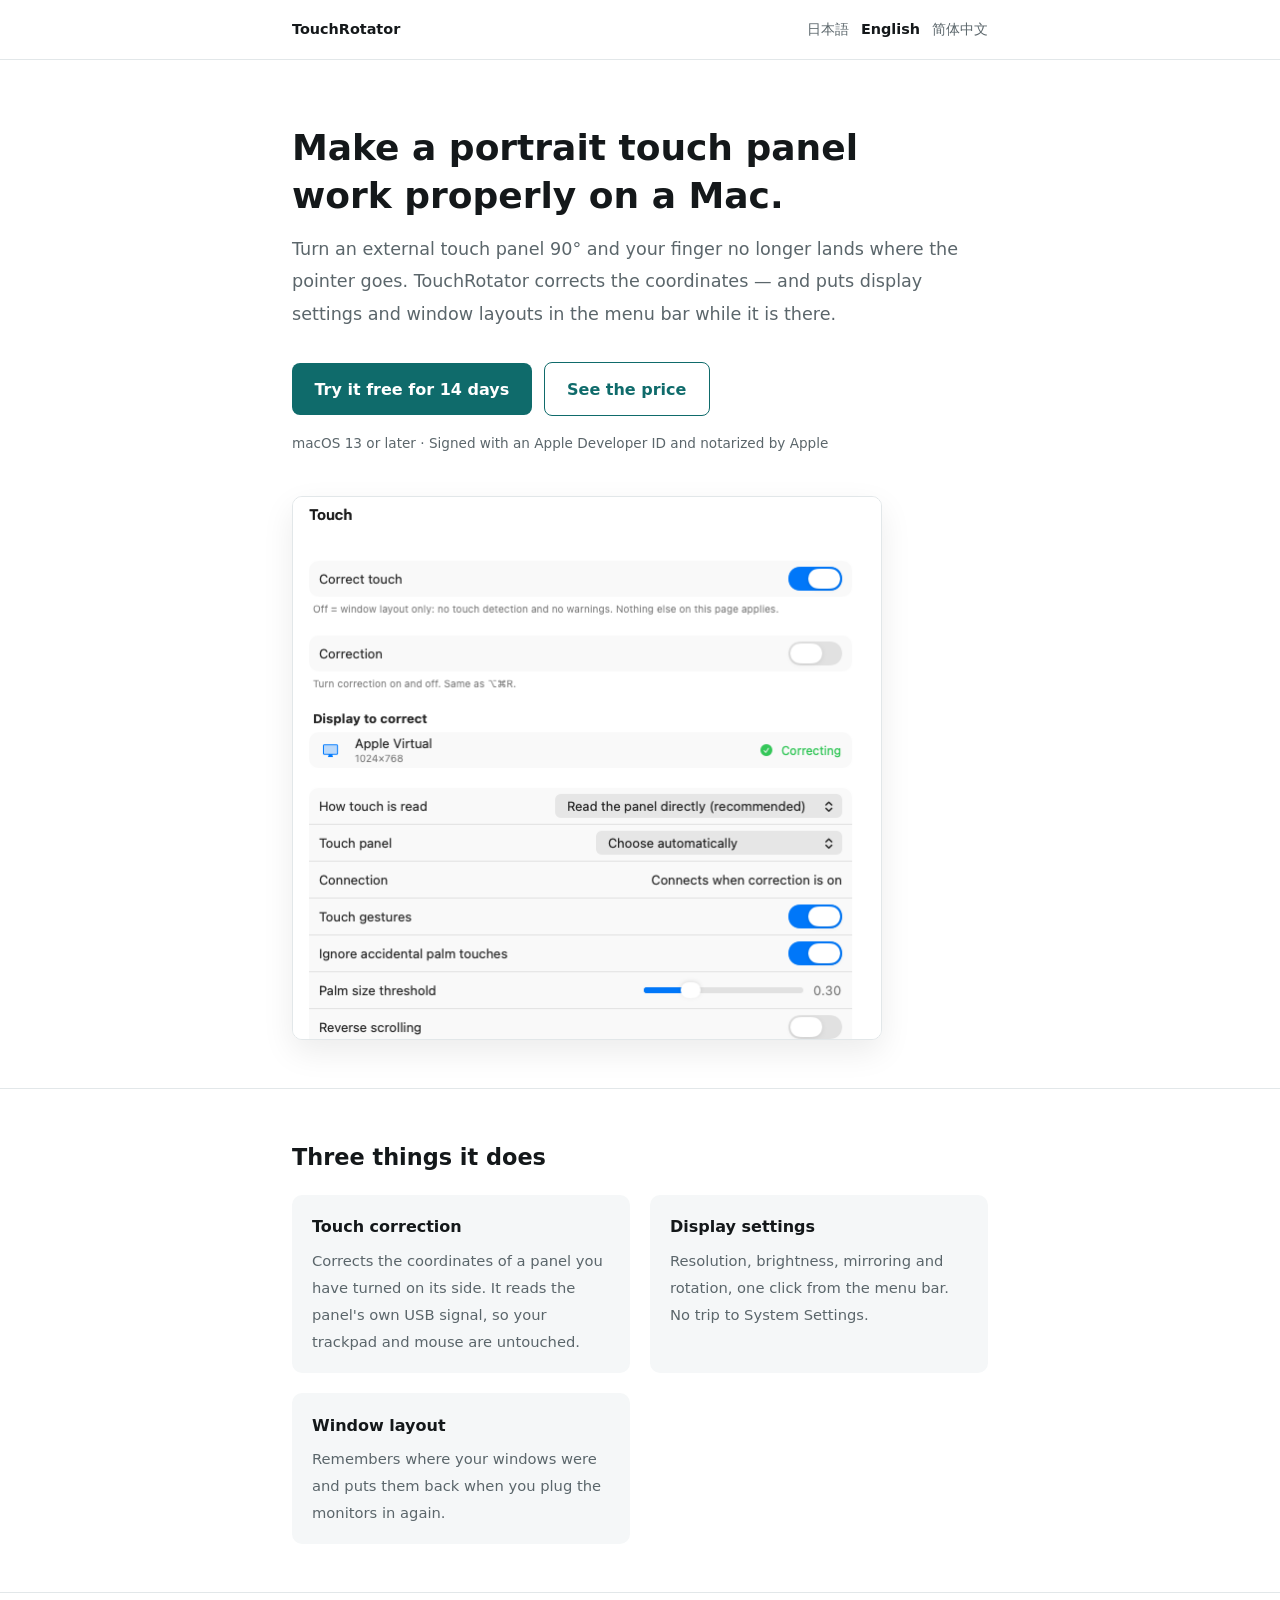
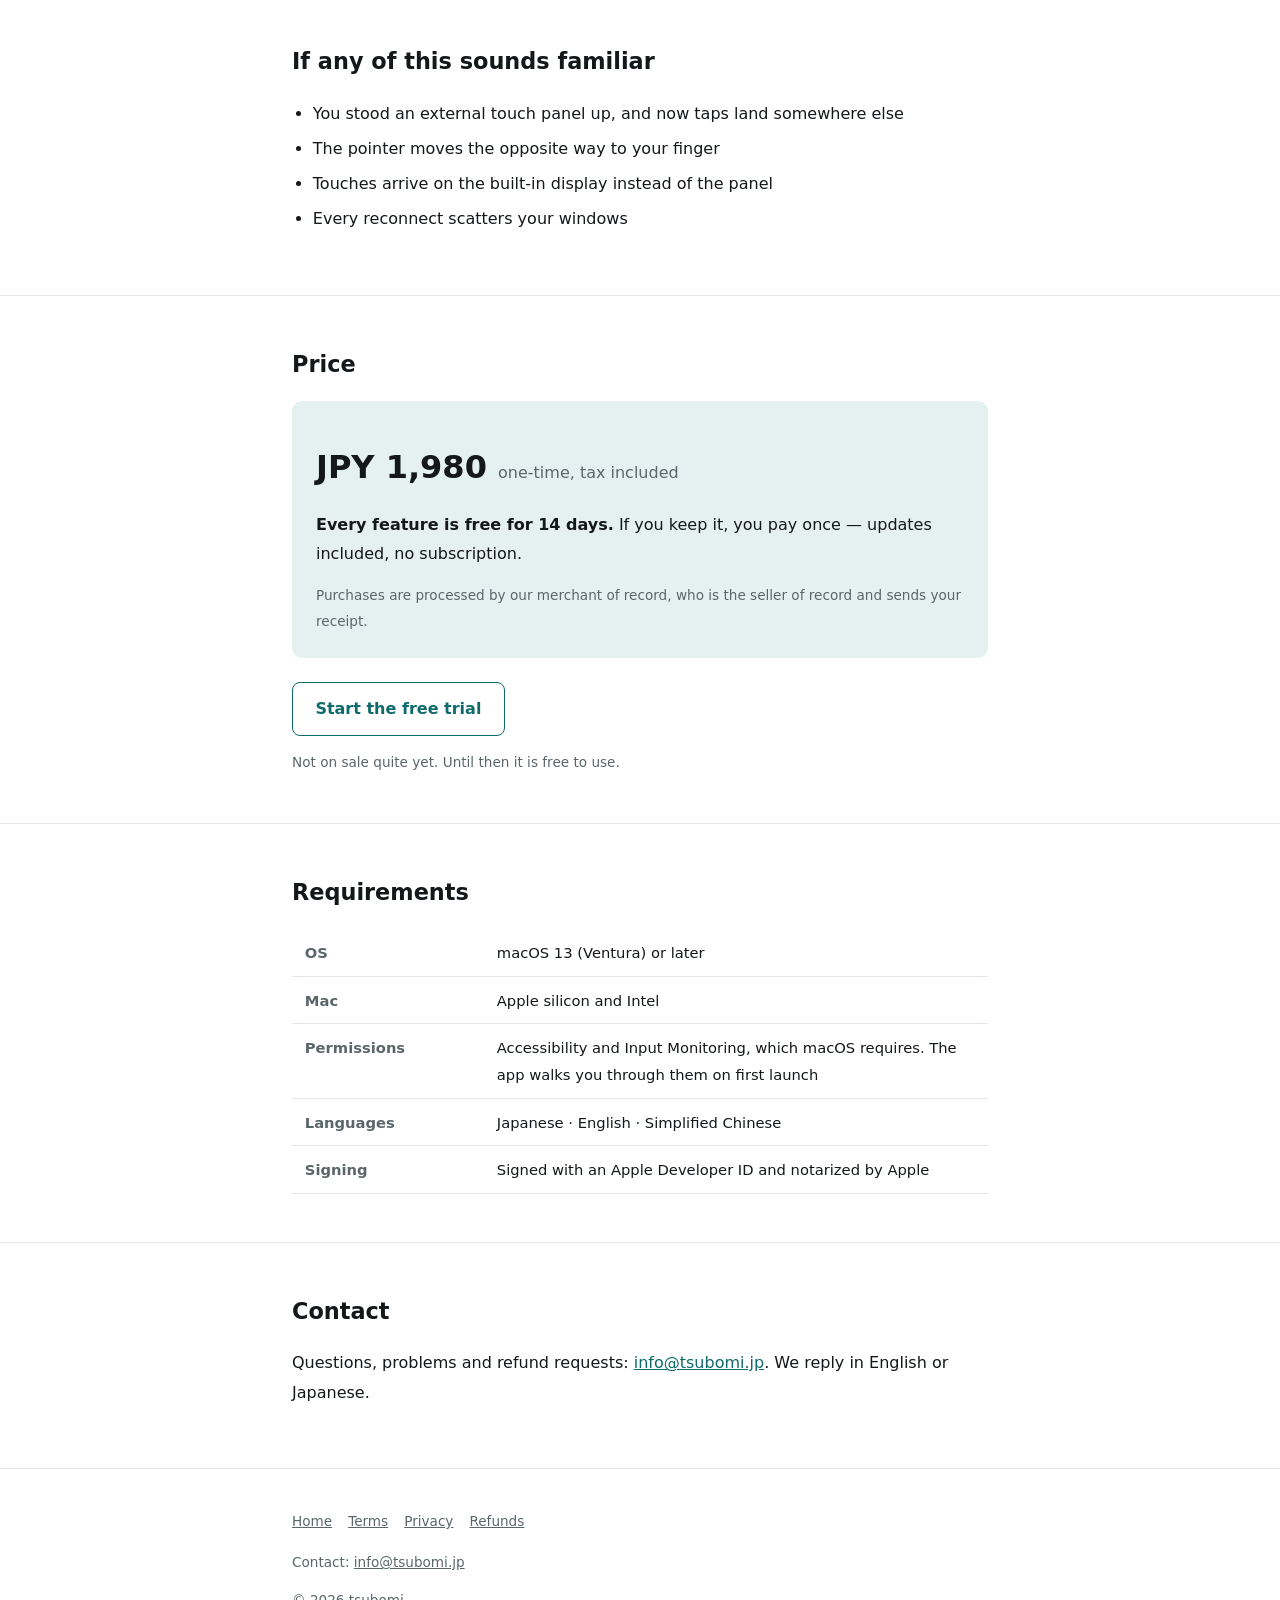
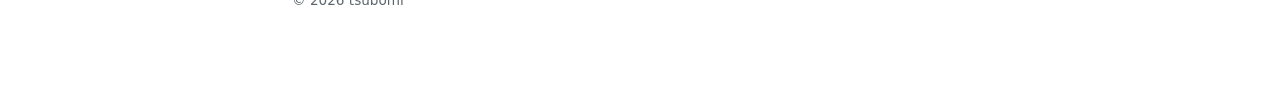
==== docs/en/index.html @ 2acbb2b0 "サイトを更新する" ====
<!DOCTYPE html>
<html lang="en">
<head>
<meta charset="utf-8">
<meta name="viewport" content="width=device-width, initial-scale=1">
<title>TouchRotator &mdash; make a portrait touch panel work on a Mac</title>
<link rel="stylesheet" href="../style.css">
</head>
<body>
<header class="top"><div class="wrap">
  <a class="brand" href="index.html">TouchRotator</a>
  <nav class="langs"><a href="../index.html">日本語</a><a href="../en/index.html" aria-current="true">English</a><a href="../zh/index.html">简体中文</a></nav>
</div></header>

<div class="hero"><div class="wrap">
  <h1>Make a portrait touch panel<br>work properly on a Mac.</h1>
  <p class="tagline">Turn an external touch panel 90&deg; and your finger no longer lands where the pointer goes. TouchRotator corrects the coordinates &mdash; and puts display settings and window layouts in the menu bar while it is there.</p>
  <div class="cta">
    <a class="button" href="https://github.com/shusuke-dev/touchrotator-releases/releases/latest">Try it free for 14 days</a>
    <a class="button ghost" href="#price">See the price</a>
  </div>
  <p class="note">macOS 13 or later &middot; Signed with an Apple Developer ID and notarized by Apple</p>
  <img class="shot" src="../screenshot-en.png" alt="TouchRotator settings window" width="590" height="544">
</div></div>

<section><div class="wrap">
  <h2>Three things it does</h2>
  <div class="features">
    <div class="feature">
      <h3>Touch correction</h3>
      <p>Corrects the coordinates of a panel you have turned on its side. It reads the panel's own USB signal, so your trackpad and mouse are untouched.</p>
    </div>
    <div class="feature">
      <h3>Display settings</h3>
      <p>Resolution, brightness, mirroring and rotation, one click from the menu bar. No trip to System Settings.</p>
    </div>
    <div class="feature">
      <h3>Window layout</h3>
      <p>Remembers where your windows were and puts them back when you plug the monitors in again.</p>
    </div>
  </div>
</div></section>

<section><div class="wrap">
  <h2>If any of this sounds familiar</h2>
  <ul>
    <li>You stood an external touch panel up, and now taps land somewhere else</li>
    <li>The pointer moves the opposite way to your finger</li>
    <li>Touches arrive on the built-in display instead of the panel</li>
    <li>Every reconnect scatters your windows</li>
  </ul>
</div></section>

<section id="price"><div class="wrap">
  <h2>Price</h2>
  <div class="price">
    <p class="amount">JPY 1,980 <small>one-time, tax included</small></p>
    <p><strong>Every feature is free for 14 days.</strong> If you keep it, you pay once &mdash; updates included, no subscription.</p>
    <p class="note">Purchases are processed by our merchant of record, who is the seller of record and sends your receipt.</p>
  </div>
  <div class="cta" style="margin-top:1.5rem">
    <button class="button" data-buy hidden>Buy for JPY 1,980</button>
    <a class="button ghost" href="https://github.com/shusuke-dev/touchrotator-releases/releases/latest">Start the free trial</a>
  </div>
  <p class="note" data-not-yet>Not on sale quite yet. Until then it is free to use.</p>
</div></section>

<section><div class="wrap">
  <h2>Requirements</h2>
  <div class="scroller"><table>
    <tr><th>OS</th><td>macOS 13 (Ventura) or later</td></tr>
    <tr><th>Mac</th><td>Apple silicon and Intel</td></tr>
    <tr><th>Permissions</th><td>Accessibility and Input Monitoring, which macOS requires. The app walks you through them on first launch</td></tr>
    <tr><th>Languages</th><td>Japanese &middot; English &middot; Simplified Chinese</td></tr>
    <tr><th>Signing</th><td>Signed with an Apple Developer ID and notarized by Apple</td></tr>
  </table></div>
</div></section>

<section><div class="wrap">
  <h2>Contact</h2>
  <p>Questions, problems and refund requests: <a href="mailto:info@tsubomi.jp">info@tsubomi.jp</a>. We reply in English or Japanese.</p>
</div></section>

<footer><div class="wrap">
  <nav><a href="index.html">Home</a><a href="terms.html">Terms</a><a href="privacy.html">Privacy</a><a href="refund.html">Refunds</a></nav>
  <p>Contact: <a href="mailto:info@tsubomi.jp">info@tsubomi.jp</a></p>
  <p>&copy; 2026 tsubomi</p>
</div></footer>
<script src="https://cdn.paddle.com/paddle/v2/paddle.js"></script>
<script src="../buy.js"></script>
</body>
</html>
---- docs/style.css ----
/* One stylesheet for every page and every language. */
:root {
  --ground: #ffffff;
  --panel: #f5f7f8;
  --ink: #14181a;
  --muted: #5b666b;
  --rule: #e2e7e9;
  --accent: #0f6b6b;
  --accent-ink: #ffffff;
  --accent-soft: #e4f1f0;
  --sans: "Hiragino Sans", "Hiragino Kaku Gothic ProN", "Yu Gothic", "Noto Sans JP",
          "PingFang SC", "Microsoft YaHei", system-ui, -apple-system, sans-serif;
  --mono: ui-monospace, "SF Mono", Menlo, monospace;
}
@media (prefers-color-scheme: dark) {
  :root {
    --ground: #14181a;
    --panel: #1c2224;
    --ink: #e8eded;
    --muted: #9aa5a8;
    --rule: #2b3234;
    --accent: #5fbfba;
    --accent-ink: #10201f;
    --accent-soft: #1b2e2e;
  }
}

* { box-sizing: border-box; }
/* `display: inline-block` on .button otherwise wins over the browser's own
   [hidden] rule, and a button meant to be hidden shows anyway. */
[hidden] { display: none !important; }
body {
  margin: 0;
  background: var(--ground);
  color: var(--ink);
  font-family: var(--sans);
  font-size: 16px;
  line-height: 1.85;
  -webkit-font-smoothing: antialiased;
}
.wrap { max-width: 46rem; margin: 0 auto; padding: 0 1.25rem; }

/* Header */
.top {
  border-bottom: 1px solid var(--rule);
  padding: 1rem 0;
  font-size: .9rem;
}
.top .wrap { display: flex; align-items: center; gap: 1rem; flex-wrap: wrap; }
.brand { font-weight: 700; text-decoration: none; color: var(--ink); }
.langs { margin-left: auto; display: flex; gap: .75rem; }
.langs a { color: var(--muted); text-decoration: none; }
.langs a[aria-current="true"] { color: var(--ink); font-weight: 700; }

/* Hero */
.hero { padding: 4rem 0 3rem; border-bottom: 1px solid var(--rule); }
h1 { font-size: 2.25rem; line-height: 1.35; margin: 0 0 .75rem; text-wrap: balance; }
.tagline { font-size: 1.1rem; color: var(--muted); margin: 0 0 2rem; }
.cta { display: flex; gap: .75rem; flex-wrap: wrap; align-items: center; }
.button {
  display: inline-block; padding: .7rem 1.4rem; border-radius: 8px;
  background: var(--accent); color: var(--accent-ink);
  text-decoration: none; font-weight: 700;
}
.button.ghost { background: transparent; color: var(--accent); border: 1px solid var(--accent); }
.note { color: var(--muted); font-size: .85rem; margin: .9rem 0 0; }

img.shot {
  display: block; max-width: 590px; width: 100%; height: auto; margin: 2.5rem 0 0;
  border: 1px solid var(--rule); border-radius: 10px;
  box-shadow: 0 12px 32px rgba(0, 0, 0, .08);
}

section { padding: 3rem 0; border-bottom: 1px solid var(--rule); }
h2 { font-size: 1.4rem; margin: 0 0 1rem; text-wrap: balance; }
h3 { font-size: 1rem; margin: 2rem 0 .3rem; }
p { margin: .8rem 0; }
ul, ol { padding-left: 1.3rem; margin: .8rem 0; }
li { margin: .35rem 0; }
a { color: var(--accent); }
code { font-family: var(--mono); font-size: .88em; background: var(--panel); padding: .1em .35em; border-radius: 4px; }

.features { display: grid; gap: 1.25rem; grid-template-columns: repeat(auto-fit, minmax(15rem, 1fr)); }
.feature { background: var(--panel); border-radius: 10px; padding: 1.1rem 1.25rem; }
.feature h3 { margin: 0 0 .3rem; }
.feature p { margin: 0; font-size: .92rem; color: var(--muted); }

.price { background: var(--accent-soft); border-radius: 10px; padding: 1.5rem; }
.price .amount { font-size: 2rem; font-weight: 700; }
.price .amount small { font-size: 1rem; font-weight: 400; color: var(--muted); }

.scroller { overflow-x: auto; }
table { border-collapse: collapse; width: 100%; font-size: .92rem; }
th, td { text-align: left; padding: .6rem .8rem; border-bottom: 1px solid var(--rule); vertical-align: top; }
th { color: var(--muted); font-weight: 700; width: 12rem; }
@media (max-width: 34rem) { th { width: auto; } }

footer { padding: 2.5rem 0 4rem; color: var(--muted); font-size: .85rem; }
footer nav { display: flex; gap: 1rem; flex-wrap: wrap; margin-bottom: 1rem; }
footer a { color: var(--muted); }

article h2:first-of-type { margin-top: 0; }
article section { border: 0; padding: 1.5rem 0 0; }
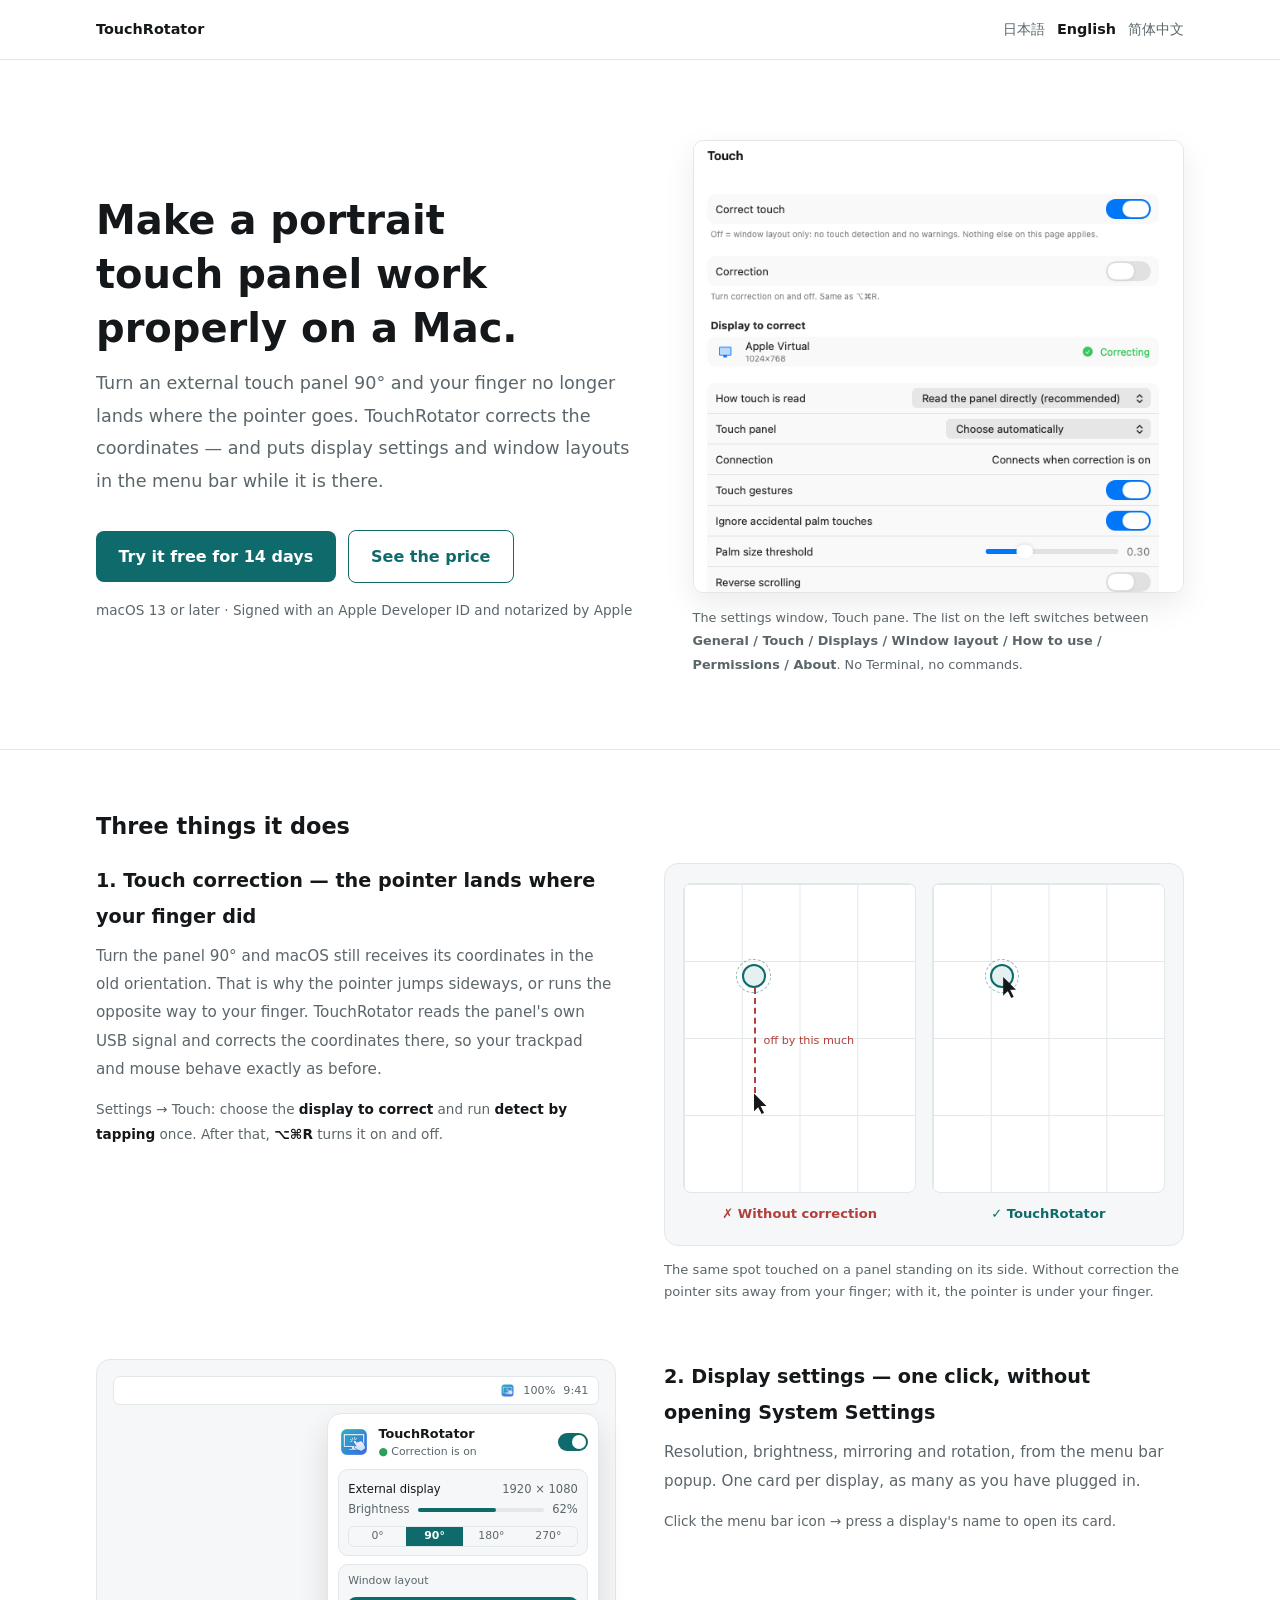
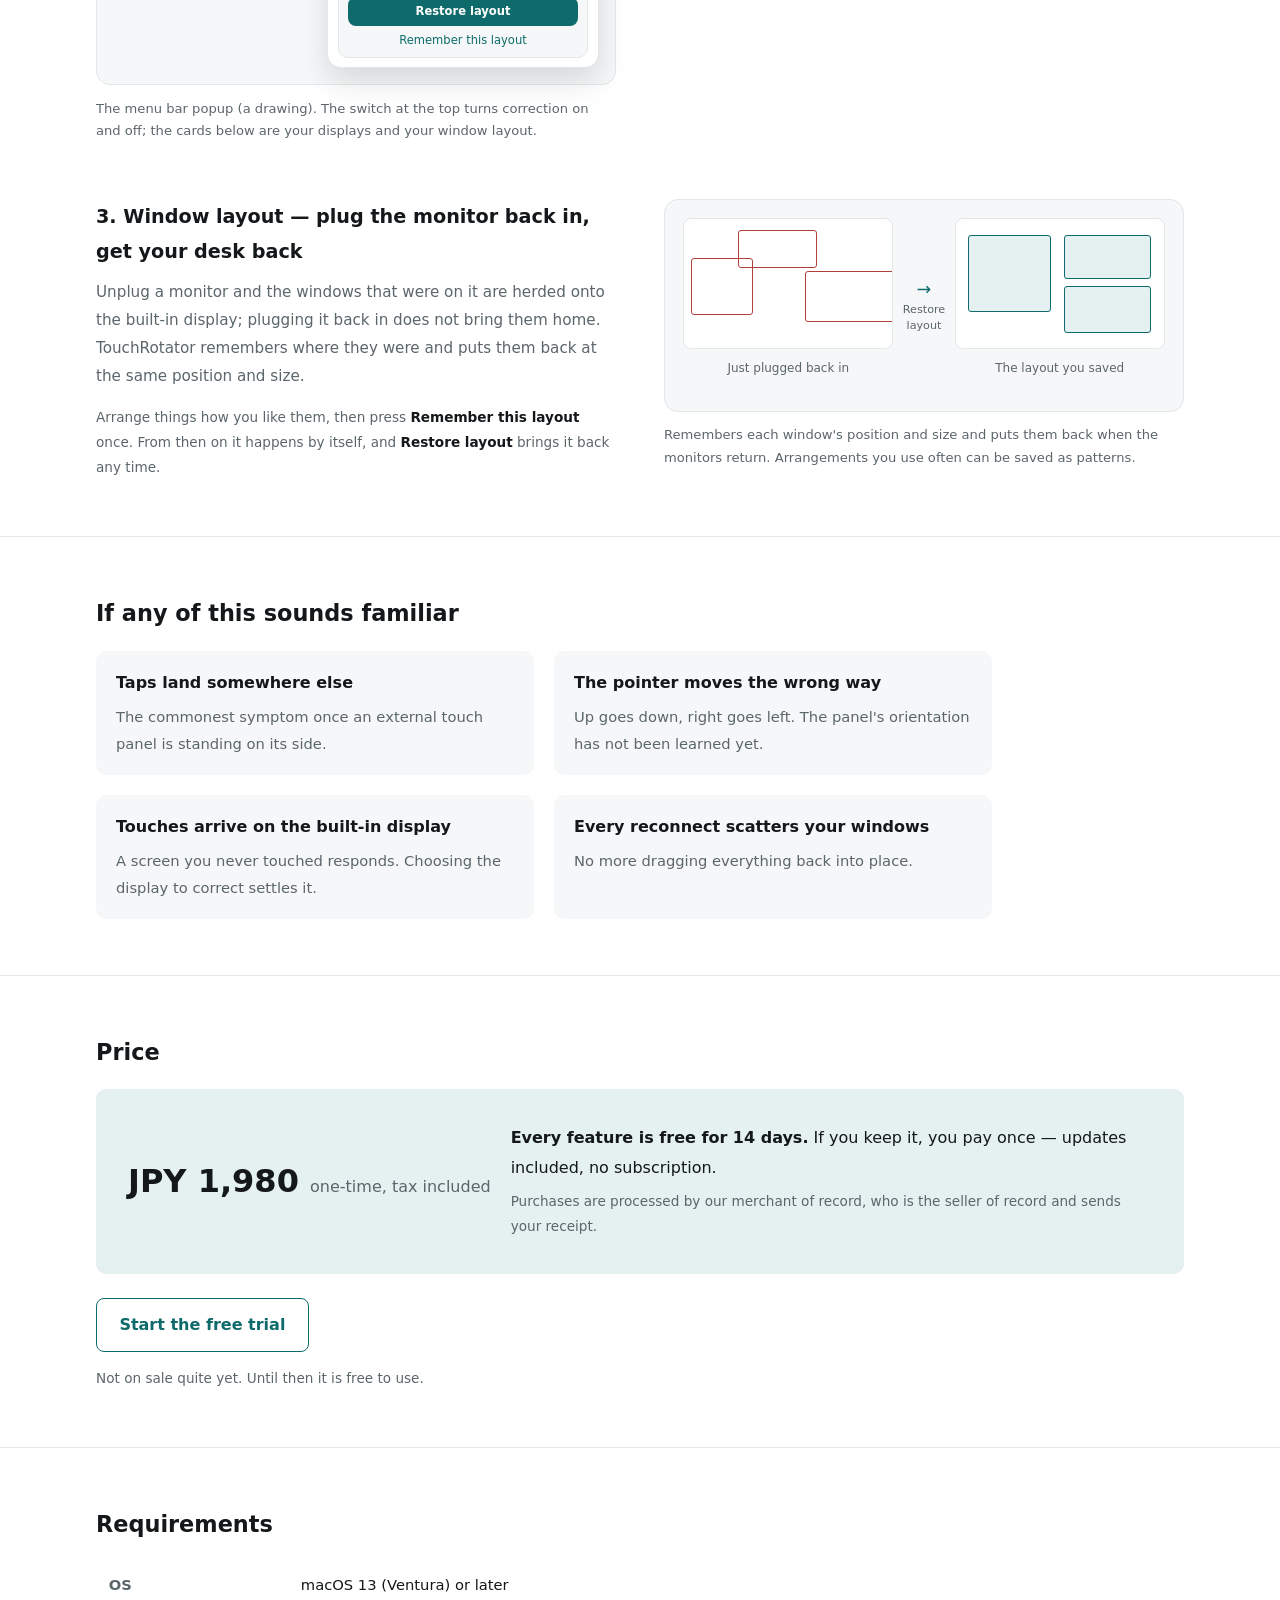
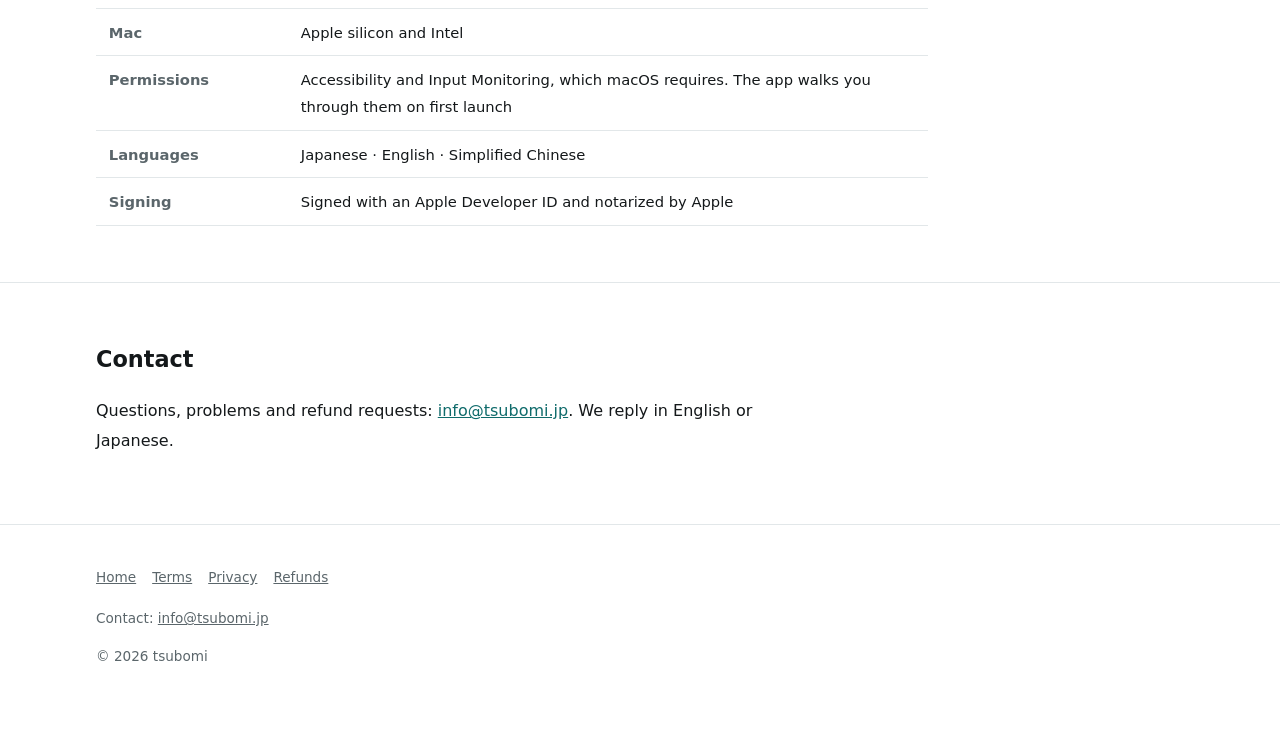
==== commit 2da67b3d: "サイトを更新する" ====
--- a/docs/en/index.html
+++ b/docs/en/index.html
@@ -13,50 +13,139 @@
 </div></header>
 
 <div class="hero"><div class="wrap">
-  <h1>Make a portrait touch panel<br>work properly on a Mac.</h1>
-  <p class="tagline">Turn an external touch panel 90&deg; and your finger no longer lands where the pointer goes. TouchRotator corrects the coordinates &mdash; and puts display settings and window layouts in the menu bar while it is there.</p>
-  <div class="cta">
-    <a class="button" href="https://github.com/shusuke-dev/touchrotator-releases/releases/latest">Try it free for 14 days</a>
-    <a class="button ghost" href="#price">See the price</a>
+  <div>
+    <h1>Make a portrait touch panel work properly on a Mac.</h1>
+    <p class="tagline">Turn an external touch panel 90&deg; and your finger no longer lands where the pointer goes. TouchRotator corrects the coordinates &mdash; and puts display settings and window layouts in the menu bar while it is there.</p>
+    <div class="cta">
+      <a class="button" href="https://github.com/shusuke-dev/touchrotator-releases/releases/latest">Try it free for 14 days</a>
+      <a class="button ghost" href="#price">See the price</a>
+    </div>
+    <p class="note">macOS 13 or later &middot; Signed with an Apple Developer ID and notarized by Apple</p>
   </div>
-  <p class="note">macOS 13 or later &middot; Signed with an Apple Developer ID and notarized by Apple</p>
-  <img class="shot" src="../screenshot-en.png" alt="TouchRotator settings window" width="590" height="544">
+  <figure class="shot-figure">
+    <img class="shot" src="../screenshot-en.png" alt="The TouchRotator settings window, Touch pane" width="590" height="544">
+    <figcaption>The settings window, Touch pane. The list on the left switches between <strong>General / Touch / Displays / Window layout / How to use / Permissions / About</strong>. No Terminal, no commands.</figcaption>
+  </figure>
 </div></div>
 
 <section><div class="wrap">
   <h2>Three things it does</h2>
-  <div class="features">
-    <div class="feature">
-      <h3>Touch correction</h3>
-      <p>Corrects the coordinates of a panel you have turned on its side. It reads the panel's own USB signal, so your trackpad and mouse are untouched.</p>
+
+  <div class="showcase">
+    <div class="showcase-text">
+      <h3>1. Touch correction &mdash; the pointer lands where your finger did</h3>
+      <p>Turn the panel 90&deg; and macOS still receives its coordinates in the old orientation. That is why the pointer jumps sideways, or runs the opposite way to your finger. TouchRotator reads the panel's own USB signal and corrects the coordinates there, so your trackpad and mouse behave exactly as before.</p>
+      <p class="step">Settings &rarr; Touch: choose the <b>display to correct</b> and run <b>detect by tapping</b> once. After that, <b>⌥⌘R</b> turns it on and off.</p>
     </div>
-    <div class="feature">
-      <h3>Display settings</h3>
-      <p>Resolution, brightness, mirroring and rotation, one click from the menu bar. No trip to System Settings.</p>
+    <figure class="fig">
+      <div class="stage"><div class="compare">
+        <div class="case bad">
+          <div class="panel">
+            <span class="touch"></span>
+            <span class="offset"><span>off by this much</span></span>
+            <span class="pointer"></span>
+          </div>
+          <b>✗ Without correction</b>
+        </div>
+        <div class="case good">
+          <div class="panel">
+            <span class="touch"></span>
+            <span class="pointer"></span>
+          </div>
+          <b>✓ TouchRotator</b>
+        </div>
+      </div></div>
+      <figcaption>The same spot touched on a panel standing on its side. Without correction the pointer sits away from your finger; with it, the pointer is under your finger.</figcaption>
+    </figure>
+  </div>
+
+  <div class="showcase flip">
+    <div class="showcase-text">
+      <h3>2. Display settings &mdash; one click, without opening System Settings</h3>
+      <p>Resolution, brightness, mirroring and rotation, from the menu bar popup. One card per display, as many as you have plugged in.</p>
+      <p class="step">Click the menu bar icon &rarr; press a display's name to open its card.</p>
     </div>
-    <div class="feature">
-      <h3>Window layout</h3>
-      <p>Remembers where your windows were and puts them back when you plug the monitors in again.</p>
+    <figure class="fig">
+      <div class="stage mock">
+        <div class="mock-bar"><span class="spacer"></span><img class="glyph" src="../appicon.png" alt=""><span>100%</span><span>9:41</span></div>
+        <div class="pop">
+          <div class="pop-head">
+            <img class="pop-icon" src="../appicon.png" alt="" width="32" height="32">
+            <span>
+              <b>TouchRotator</b>
+              <small><span class="live">●</span> Correction is on</small>
+            </span>
+            <span class="sw"></span>
+          </div>
+          <div class="pop-card">
+            <div class="pop-row"><span>External display</span><span class="dim push">1920 &times; 1080</span></div>
+            <div class="pop-row"><span class="dim">Brightness</span><span class="bar"><i style="width:62%"></i></span><span class="dim">62%</span></div>
+            <div class="seg"><span>0&deg;</span><span class="on">90&deg;</span><span>180&deg;</span><span>270&deg;</span></div>
+          </div>
+          <div class="pop-card">
+            <div class="pop-label">Window layout</div>
+            <div class="pop-btn">Restore layout</div>
+            <div class="pop-link">Remember this layout</div>
+          </div>
+        </div>
+      </div>
+      <figcaption>The menu bar popup (a drawing). The switch at the top turns correction on and off; the cards below are your displays and your window layout.</figcaption>
+    </figure>
+  </div>
+
+  <div class="showcase">
+    <div class="showcase-text">
+      <h3>3. Window layout &mdash; plug the monitor back in, get your desk back</h3>
+      <p>Unplug a monitor and the windows that were on it are herded onto the built-in display; plugging it back in does not bring them home. TouchRotator remembers where they were and puts them back at the same position and size.</p>
+      <p class="step">Arrange things how you like them, then press <b>Remember this layout</b> once. From then on it happens by itself, and <b>Restore layout</b> brings it back any time.</p>
     </div>
+    <figure class="fig">
+      <div class="stage"><div class="flow">
+        <div>
+          <div class="scr mess"><i></i><i></i><i></i></div>
+          <p class="scr-label">Just plugged back in</p>
+        </div>
+        <div class="arrow"><em>&rarr;</em>Restore<br>layout</div>
+        <div>
+          <div class="scr"><i></i><i></i><i></i></div>
+          <p class="scr-label">The layout you saved</p>
+        </div>
+      </div></div>
+      <figcaption>Remembers each window's position and size and puts them back when the monitors return. Arrangements you use often can be saved as patterns.</figcaption>
+    </figure>
   </div>
 </div></section>
 
 <section><div class="wrap">
   <h2>If any of this sounds familiar</h2>
-  <ul>
-    <li>You stood an external touch panel up, and now taps land somewhere else</li>
-    <li>The pointer moves the opposite way to your finger</li>
-    <li>Touches arrive on the built-in display instead of the panel</li>
-    <li>Every reconnect scatters your windows</li>
-  </ul>
+  <div class="features">
+    <div class="feature">
+      <h3>Taps land somewhere else</h3>
+      <p>The commonest symptom once an external touch panel is standing on its side.</p>
+    </div>
+    <div class="feature">
+      <h3>The pointer moves the wrong way</h3>
+      <p>Up goes down, right goes left. The panel's orientation has not been learned yet.</p>
+    </div>
+    <div class="feature">
+      <h3>Touches arrive on the built-in display</h3>
+      <p>A screen you never touched responds. Choosing the display to correct settles it.</p>
+    </div>
+    <div class="feature">
+      <h3>Every reconnect scatters your windows</h3>
+      <p>No more dragging everything back into place.</p>
+    </div>
+  </div>
 </div></section>
 
 <section id="price"><div class="wrap">
   <h2>Price</h2>
   <div class="price">
     <p class="amount">JPY 1,980 <small>one-time, tax included</small></p>
-    <p><strong>Every feature is free for 14 days.</strong> If you keep it, you pay once &mdash; updates included, no subscription.</p>
-    <p class="note">Purchases are processed by our merchant of record, who is the seller of record and sends your receipt.</p>
+    <div>
+      <p><strong>Every feature is free for 14 days.</strong> If you keep it, you pay once &mdash; updates included, no subscription.</p>
+      <p class="note">Purchases are processed by our merchant of record, who is the seller of record and sends your receipt.</p>
+    </div>
   </div>
   <div class="cta" style="margin-top:1.5rem">
     <button class="button" data-buy hidden>Buy for JPY 1,980</button>
--- a/docs/style.css
+++ b/docs/style.css
@@ -8,9 +8,14 @@
   --accent: #0f6b6b;
   --accent-ink: #ffffff;
   --accent-soft: #e4f1f0;
+  --warn: #b23f3a;
   --sans: "Hiragino Sans", "Hiragino Kaku Gothic ProN", "Yu Gothic", "Noto Sans JP",
           "PingFang SC", "Microsoft YaHei", system-ui, -apple-system, sans-serif;
   --mono: ui-monospace, "SF Mono", Menlo, monospace;
+  /* Two widths: the page, and the longest a line of text is allowed to be.
+     A wide screen should show more of the layout, not longer lines. */
+  --page: 72rem;
+  --measure: 44rem;
 }
 @media (prefers-color-scheme: dark) {
   :root {
@@ -22,6 +27,7 @@
     --accent: #5fbfba;
     --accent-ink: #10201f;
     --accent-soft: #1b2e2e;
+    --warn: #e8837c;
   }
 }
 
@@ -38,7 +44,17 @@
   line-height: 1.85;
   -webkit-font-smoothing: antialiased;
 }
-.wrap { max-width: 46rem; margin: 0 auto; padding: 0 1.25rem; }
+.wrap { max-width: var(--page); margin: 0 auto; padding: 0 2rem; }
+@media (max-width: 40rem) { .wrap { padding: 0 1.25rem; } }
+
+/* Paragraphs and lists stay readable however wide the window is; the
+   figures, cards and tables are free to use the whole page. */
+section > .wrap > p,
+section > .wrap > ul,
+section > .wrap > ol { max-width: var(--measure); }
+/* The legal pages are one column of text; centred, they sit under the
+   header rather than off to one side of a wide window. */
+article { max-width: var(--measure); margin: 0 auto; }
 
 /* Header */
 .top {
@@ -52,10 +68,23 @@
 .langs a { color: var(--muted); text-decoration: none; }
 .langs a[aria-current="true"] { color: var(--ink); font-weight: 700; }
 
-/* Hero */
-.hero { padding: 4rem 0 3rem; border-bottom: 1px solid var(--rule); }
-h1 { font-size: 2.25rem; line-height: 1.35; margin: 0 0 .75rem; text-wrap: balance; }
-.tagline { font-size: 1.1rem; color: var(--muted); margin: 0 0 2rem; }
+/* Hero — two columns once there is room for them, so a desktop window is
+   not one narrow ribbon of text down the middle. */
+.hero { padding: 4rem 0 3.5rem; border-bottom: 1px solid var(--rule); }
+.hero .wrap { display: grid; gap: 2.5rem; align-items: center; }
+@media (min-width: 60rem) {
+  .hero { padding: 5rem 0 4.5rem; }
+  .hero .wrap { grid-template-columns: minmax(0, 1.1fr) minmax(0, 1fr); gap: 3.5rem; }
+}
+h1 {
+  font-size: 2.25rem; line-height: 1.35; margin: 0 0 .75rem;
+  text-wrap: balance;
+  /* Japanese and Chinese break between any two characters. Left alone, a
+     heading splits a word in half at exactly the wrong width. */
+  line-break: strict; overflow-wrap: normal;
+}
+@media (min-width: 60rem) { h1 { font-size: 2.5rem; } }
+.tagline { font-size: 1.1rem; color: var(--muted); margin: 0 0 2rem; max-width: 34rem; }
 .cta { display: flex; gap: .75rem; flex-wrap: wrap; align-items: center; }
 .button {
   display: inline-block; padding: .7rem 1.4rem; border-radius: 8px;
@@ -63,15 +92,18 @@
   text-decoration: none; font-weight: 700;
 }
 .button.ghost { background: transparent; color: var(--accent); border: 1px solid var(--accent); }
-.note { color: var(--muted); font-size: .85rem; margin: .9rem 0 0; }
+.note { color: var(--muted); font-size: .85rem; margin: .9rem 0 0; max-width: var(--measure); }
 
 img.shot {
-  display: block; max-width: 590px; width: 100%; height: auto; margin: 2.5rem 0 0;
+  display: block; max-width: 590px; width: 100%; height: auto; margin: 0;
   border: 1px solid var(--rule); border-radius: 10px;
   box-shadow: 0 12px 32px rgba(0, 0, 0, .08);
 }
-
-section { padding: 3rem 0; border-bottom: 1px solid var(--rule); }
+.shot-figure { margin: 0; }
+.shot-figure figcaption { margin-top: .8rem; font-size: .8rem; color: var(--muted); }
+@media (max-width: 60rem) { .shot-figure { margin-top: 1rem; } }
+
+section { padding: 3.5rem 0; border-bottom: 1px solid var(--rule); }
 h2 { font-size: 1.4rem; margin: 0 0 1rem; text-wrap: balance; }
 h3 { font-size: 1rem; margin: 2rem 0 .3rem; }
 p { margin: .8rem 0; }
@@ -81,16 +113,147 @@
 code { font-family: var(--mono); font-size: .88em; background: var(--panel); padding: .1em .35em; border-radius: 4px; }
 
 .features { display: grid; gap: 1.25rem; grid-template-columns: repeat(auto-fit, minmax(15rem, 1fr)); }
+/* Two by two rather than three and a gap. */
+@media (min-width: 56rem) { .features { grid-template-columns: 1fr 1fr; max-width: 56rem; } }
 .feature { background: var(--panel); border-radius: 10px; padding: 1.1rem 1.25rem; }
 .feature h3 { margin: 0 0 .3rem; }
 .feature p { margin: 0; font-size: .92rem; color: var(--muted); }
 
-.price { background: var(--accent-soft); border-radius: 10px; padding: 1.5rem; }
-.price .amount { font-size: 2rem; font-weight: 700; }
+/* A feature and the picture of it, side by side; every other one flipped so
+   the page alternates instead of marching down one edge. */
+.showcase { display: grid; gap: 1.75rem; align-items: start; }
+.showcase + .showcase { margin-top: 3.5rem; }
+.showcase-text { max-width: var(--measure); }
+.showcase-text h3 { font-size: 1.2rem; margin: 0 0 .4rem; }
+.showcase-text p { margin: .5rem 0 0; color: var(--muted); font-size: .95rem; }
+.showcase-text .step { margin-top: .9rem; font-size: .85rem; color: var(--muted); }
+.showcase-text .step b { color: var(--ink); }
+@media (min-width: 56rem) {
+  .showcase { grid-template-columns: minmax(0, 1fr) minmax(0, 1fr); gap: 3rem; }
+  .showcase.flip .showcase-text { order: 2; }
+}
+
+/* Figures. These are drawings, not screenshots: they explain what happens,
+   and they are built from the page's own colours so they follow the theme. */
+.fig { margin: 0; }
+.fig figcaption { margin-top: .8rem; font-size: .82rem; color: var(--muted); line-height: 1.7; }
+.stage { background: var(--panel); border: 1px solid var(--rule); border-radius: 14px; padding: 1.15rem; }
+
+/* Touch offset: the same panel with the correction off and on. */
+.compare { display: grid; grid-template-columns: 1fr 1fr; gap: 1rem; }
+.case { text-align: center; }
+.case b { display: block; margin-top: .6rem; font-size: .82rem; }
+.case.bad b { color: var(--warn); }
+.case.good b { color: var(--accent); }
+.panel {
+  position: relative; aspect-ratio: 3 / 4; border-radius: 8px;
+  border: 1px solid var(--rule); background: var(--ground);
+  background-image: linear-gradient(var(--rule) 1px, transparent 1px),
+                    linear-gradient(90deg, var(--rule) 1px, transparent 1px);
+  background-size: 25% 25%;
+}
+.touch {
+  position: absolute; left: 30%; top: 30%;
+  width: 1.5rem; height: 1.5rem; margin: -.75rem 0 0 -.75rem;
+  border-radius: 50%; border: 2px solid var(--accent); background: var(--accent-soft);
+}
+.touch::after {
+  content: ""; position: absolute; inset: -.45rem;
+  border-radius: 50%; border: 1px dashed var(--accent); opacity: .45;
+}
+/* The macOS arrow, drawn rather than fetched. */
+.pointer {
+  position: absolute; width: 14px; height: 21px; background: var(--ink);
+  clip-path: polygon(0% 0%, 0% 89%, 33% 67%, 58% 100%, 75% 94%, 50% 61%, 92% 61%);
+}
+.case.bad .pointer { left: 30%; top: 68%; }
+.case.good .pointer { left: calc(30% + 1px); top: calc(30% + 1px); }
+.offset {
+  position: absolute; left: 30%; top: 34%; height: 34%;
+  border-left: 2px dashed var(--warn);
+}
+.offset span {
+  position: absolute; left: .5rem; top: 50%; transform: translateY(-50%);
+  font-size: .7rem; color: var(--warn); white-space: nowrap;
+}
+
+/* The menu bar popup. Same rows the app puts there. */
+.mock { padding: 1rem; }
+.mock-bar {
+  display: flex; align-items: center; gap: .5rem;
+  padding: .2rem .6rem; border-radius: 7px;
+  background: var(--ground); border: 1px solid var(--rule);
+  font-size: .7rem; color: var(--muted);
+}
+.mock-bar .spacer { margin-left: auto; }
+.mock-bar .glyph { width: 15px; height: 15px; display: block; }
+.pop {
+  width: min(17rem, 100%); margin: .5rem 0 0 auto; padding: .6rem;
+  background: var(--ground); border: 1px solid var(--rule); border-radius: 14px;
+  box-shadow: 0 14px 30px rgba(0, 0, 0, .12);
+  font-size: .72rem; line-height: 1.5;
+}
+.pop-head { display: flex; align-items: center; gap: .55rem; }
+.pop-icon { width: 32px; height: 32px; flex: none; display: block; }
+.pop-head b { display: block; font-size: .8rem; }
+.pop-head small { color: var(--muted); font-size: .68rem; }
+.pop-head .live { color: #2e9e5b; }
+.sw {
+  margin-left: auto; flex: none; position: relative;
+  width: 30px; height: 18px; border-radius: 9px; background: var(--accent);
+}
+.sw::after {
+  content: ""; position: absolute; top: 2px; right: 2px;
+  width: 14px; height: 14px; border-radius: 50%; background: #fff;
+}
+.pop-card {
+  margin-top: .5rem; padding: .5rem .6rem;
+  background: var(--panel); border: 1px solid var(--rule); border-radius: 10px;
+}
+.pop-row { display: flex; align-items: center; gap: .5rem; margin: .2rem 0; }
+.pop-row .dim { color: var(--muted); }
+.pop-row .push { margin-left: auto; }
+.bar { flex: 1; height: 4px; border-radius: 2px; background: var(--rule); position: relative; }
+.bar i { position: absolute; left: 0; top: 0; bottom: 0; border-radius: 2px; background: var(--accent); }
+.seg { display: flex; margin-top: .45rem; border: 1px solid var(--rule); border-radius: 6px; overflow: hidden; }
+.seg span { flex: 1; text-align: center; padding: .1rem 0; font-size: .68rem; color: var(--muted); }
+.seg span.on { background: var(--accent); color: var(--accent-ink); font-weight: 700; }
+.pop-btn {
+  margin-top: .5rem; padding: .35rem; border-radius: 8px; text-align: center;
+  background: var(--accent); color: var(--accent-ink); font-weight: 700;
+}
+.pop-link { margin-top: .35rem; text-align: center; color: var(--accent); }
+.pop-label { color: var(--muted); font-size: .68rem; }
+
+/* Window layout: unplugged, then put back. */
+.flow { display: grid; grid-template-columns: 1fr auto 1fr; gap: .6rem; align-items: center; }
+.flow .arrow { text-align: center; font-size: .7rem; color: var(--muted); line-height: 1.4; }
+.flow .arrow em { display: block; font-style: normal; font-size: 1.1rem; color: var(--accent); }
+.scr {
+  position: relative; aspect-ratio: 16 / 10; overflow: hidden;
+  background: var(--ground); border: 1px solid var(--rule); border-radius: 8px;
+}
+.scr i { position: absolute; border-radius: 3px; background: var(--accent-soft); border: 1px solid var(--accent); }
+.scr i:nth-child(1) { left: 6%; top: 12%; width: 40%; height: 60%; }
+.scr i:nth-child(2) { left: 52%; top: 12%; width: 42%; height: 34%; }
+.scr i:nth-child(3) { left: 52%; top: 52%; width: 42%; height: 36%; }
+.scr.mess i { border-color: var(--warn); background: transparent; }
+.scr.mess i:nth-child(1) { left: 3%; top: 30%; width: 30%; height: 44%; }
+.scr.mess i:nth-child(2) { left: 26%; top: 8%; width: 38%; height: 30%; }
+.scr.mess i:nth-child(3) { left: 58%; top: 40%; width: 46%; height: 40%; }
+.scr-label { margin-top: .5rem; text-align: center; font-size: .75rem; color: var(--muted); }
+
+.price {
+  background: var(--accent-soft); border-radius: 10px; padding: 1.5rem;
+  display: grid; gap: 1.25rem; align-items: center;
+}
+@media (min-width: 48rem) { .price { grid-template-columns: auto minmax(0, 1fr); padding: 1.75rem 2rem; } }
+.price p { margin: .4rem 0; }
+.price .amount { font-size: 2rem; font-weight: 700; margin: 0; white-space: nowrap; }
 .price .amount small { font-size: 1rem; font-weight: 400; color: var(--muted); }
 
 .scroller { overflow-x: auto; }
-table { border-collapse: collapse; width: 100%; font-size: .92rem; }
+table { border-collapse: collapse; width: 100%; max-width: 52rem; font-size: .92rem; }
 th, td { text-align: left; padding: .6rem .8rem; border-bottom: 1px solid var(--rule); vertical-align: top; }
 th { color: var(--muted); font-weight: 700; width: 12rem; }
 @media (max-width: 34rem) { th { width: auto; } }
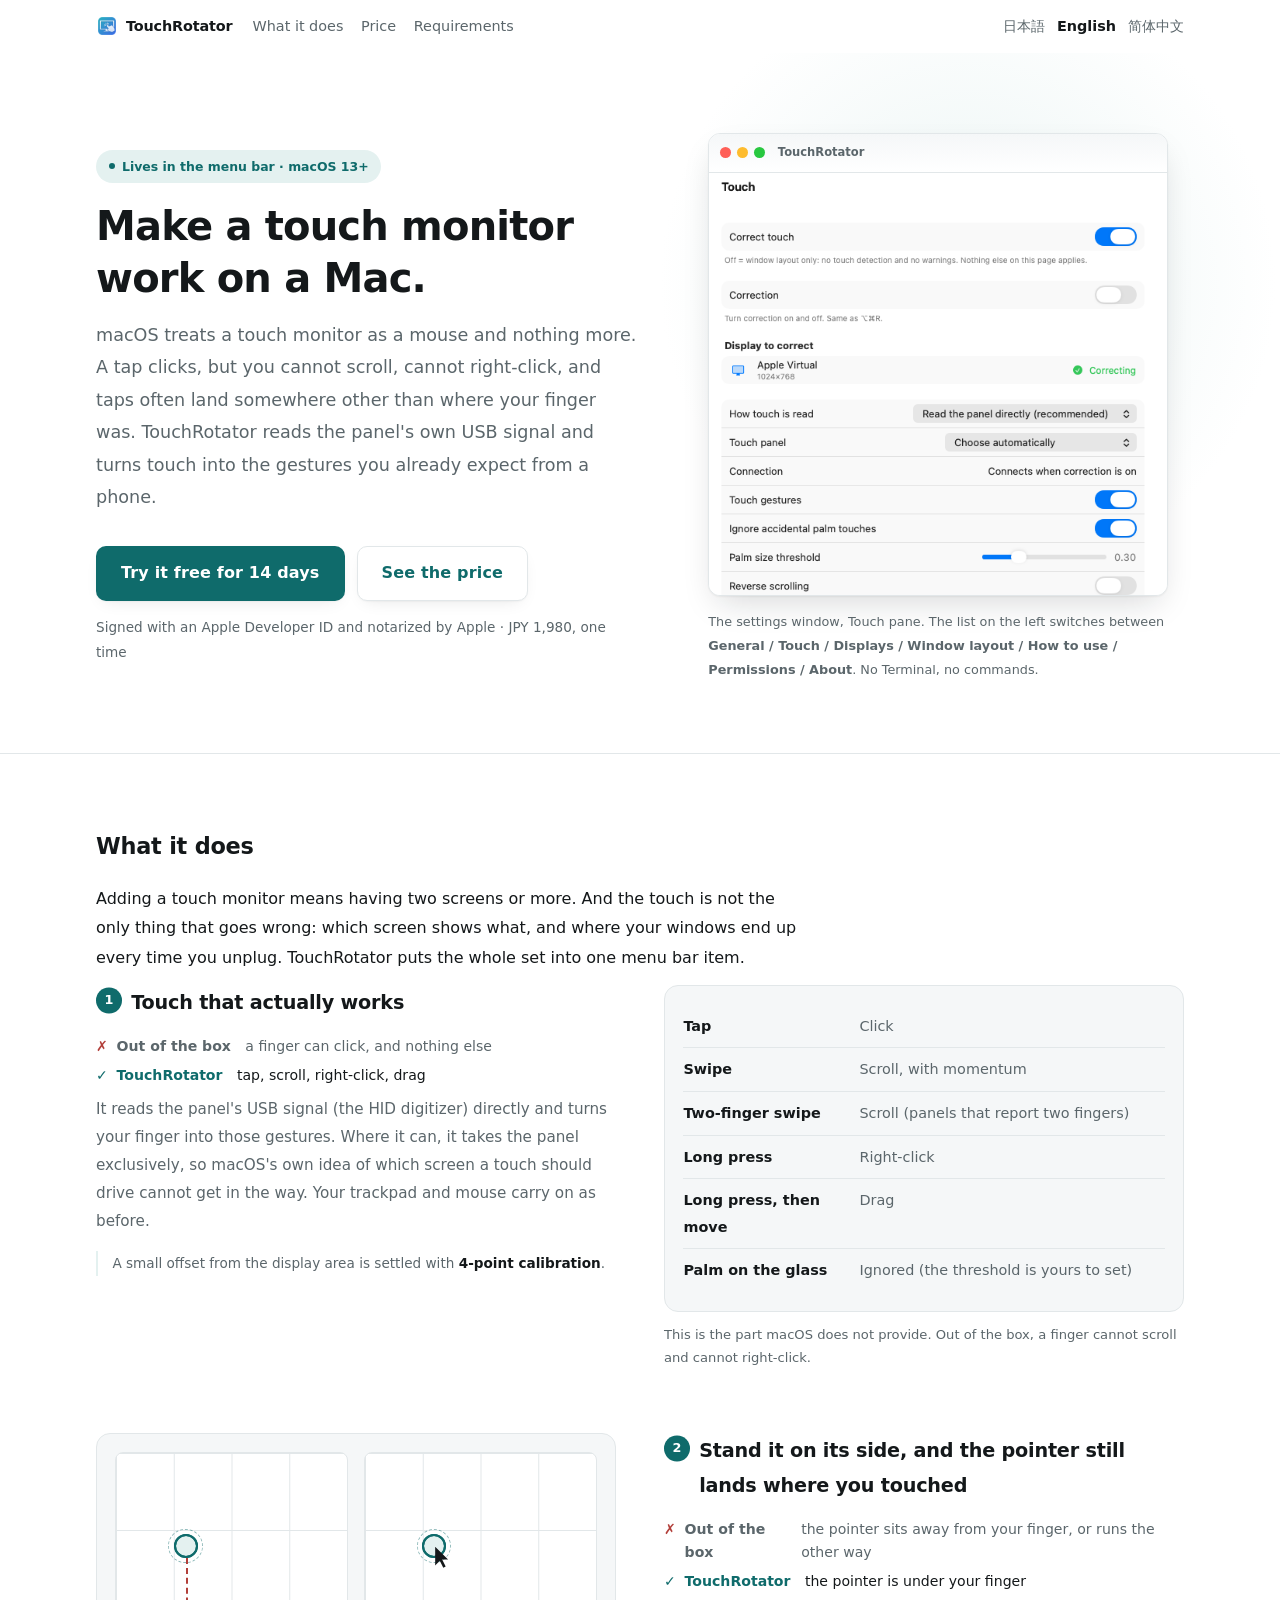
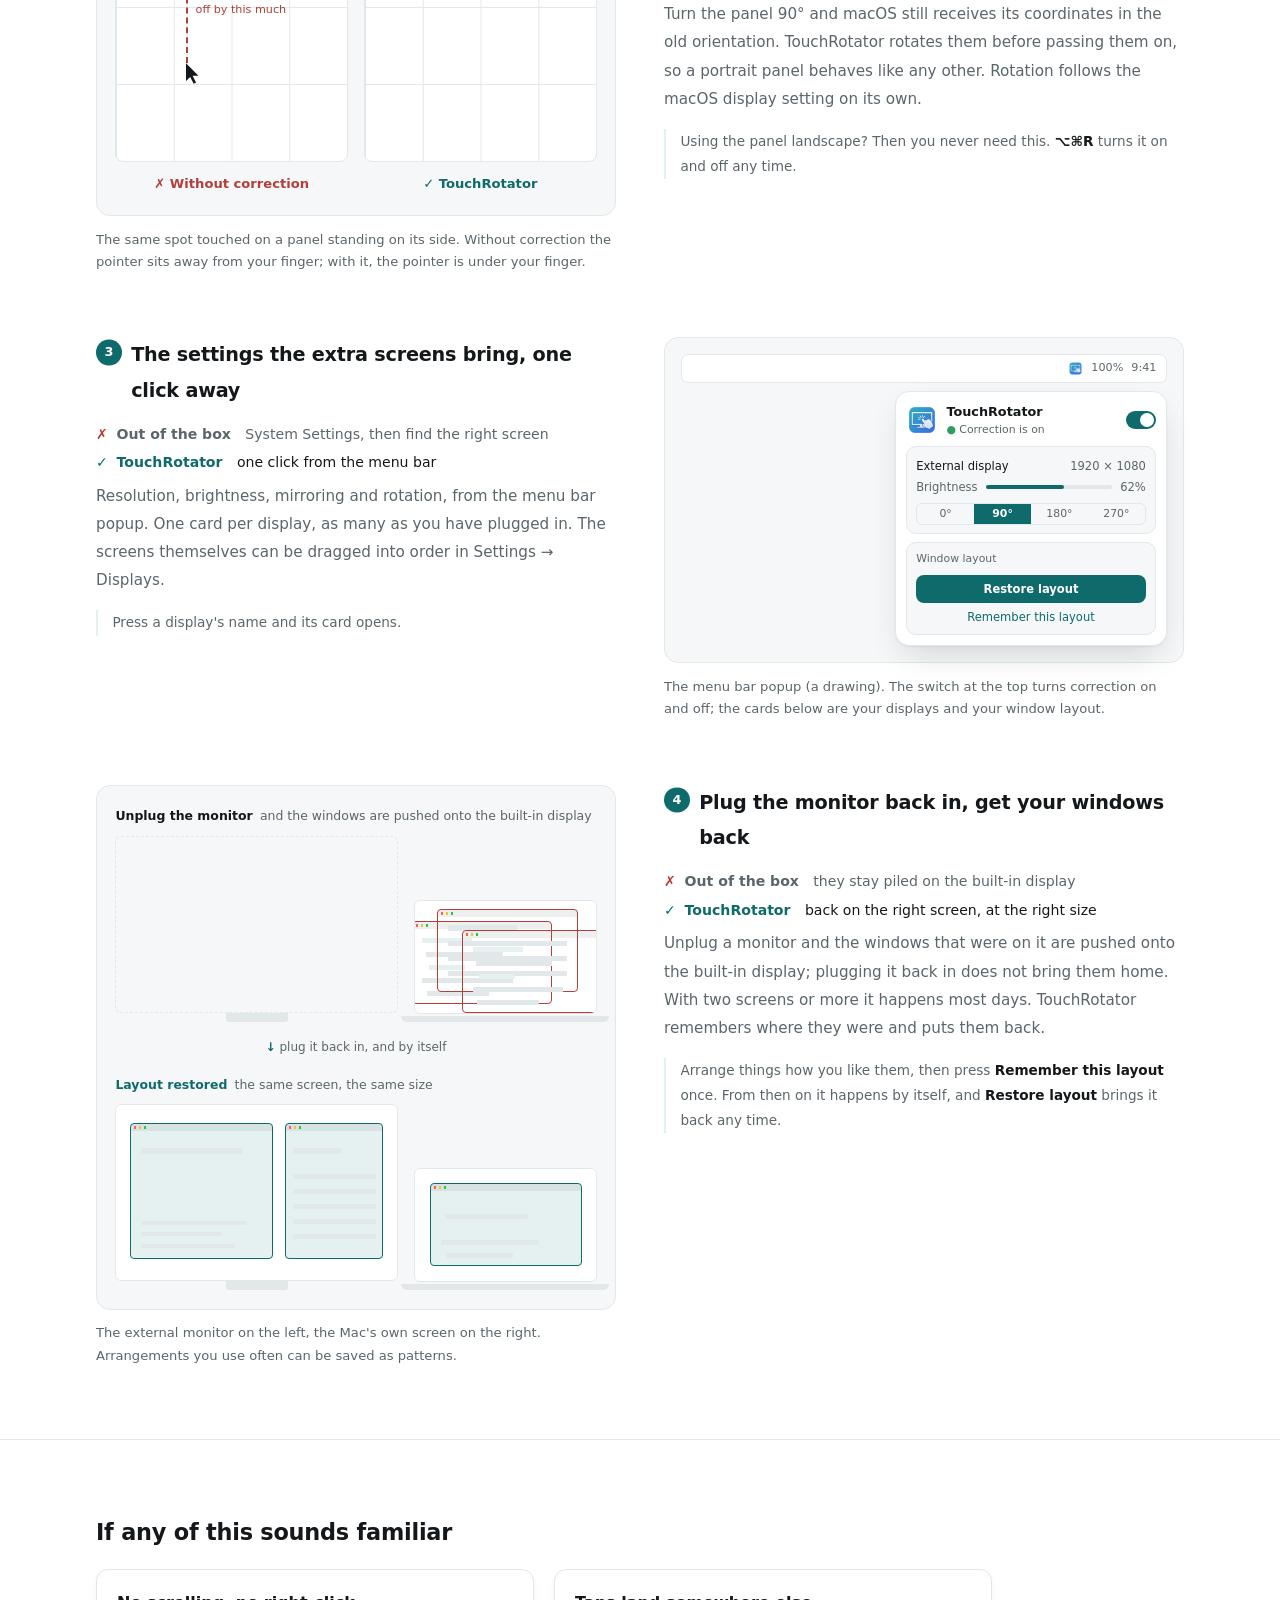
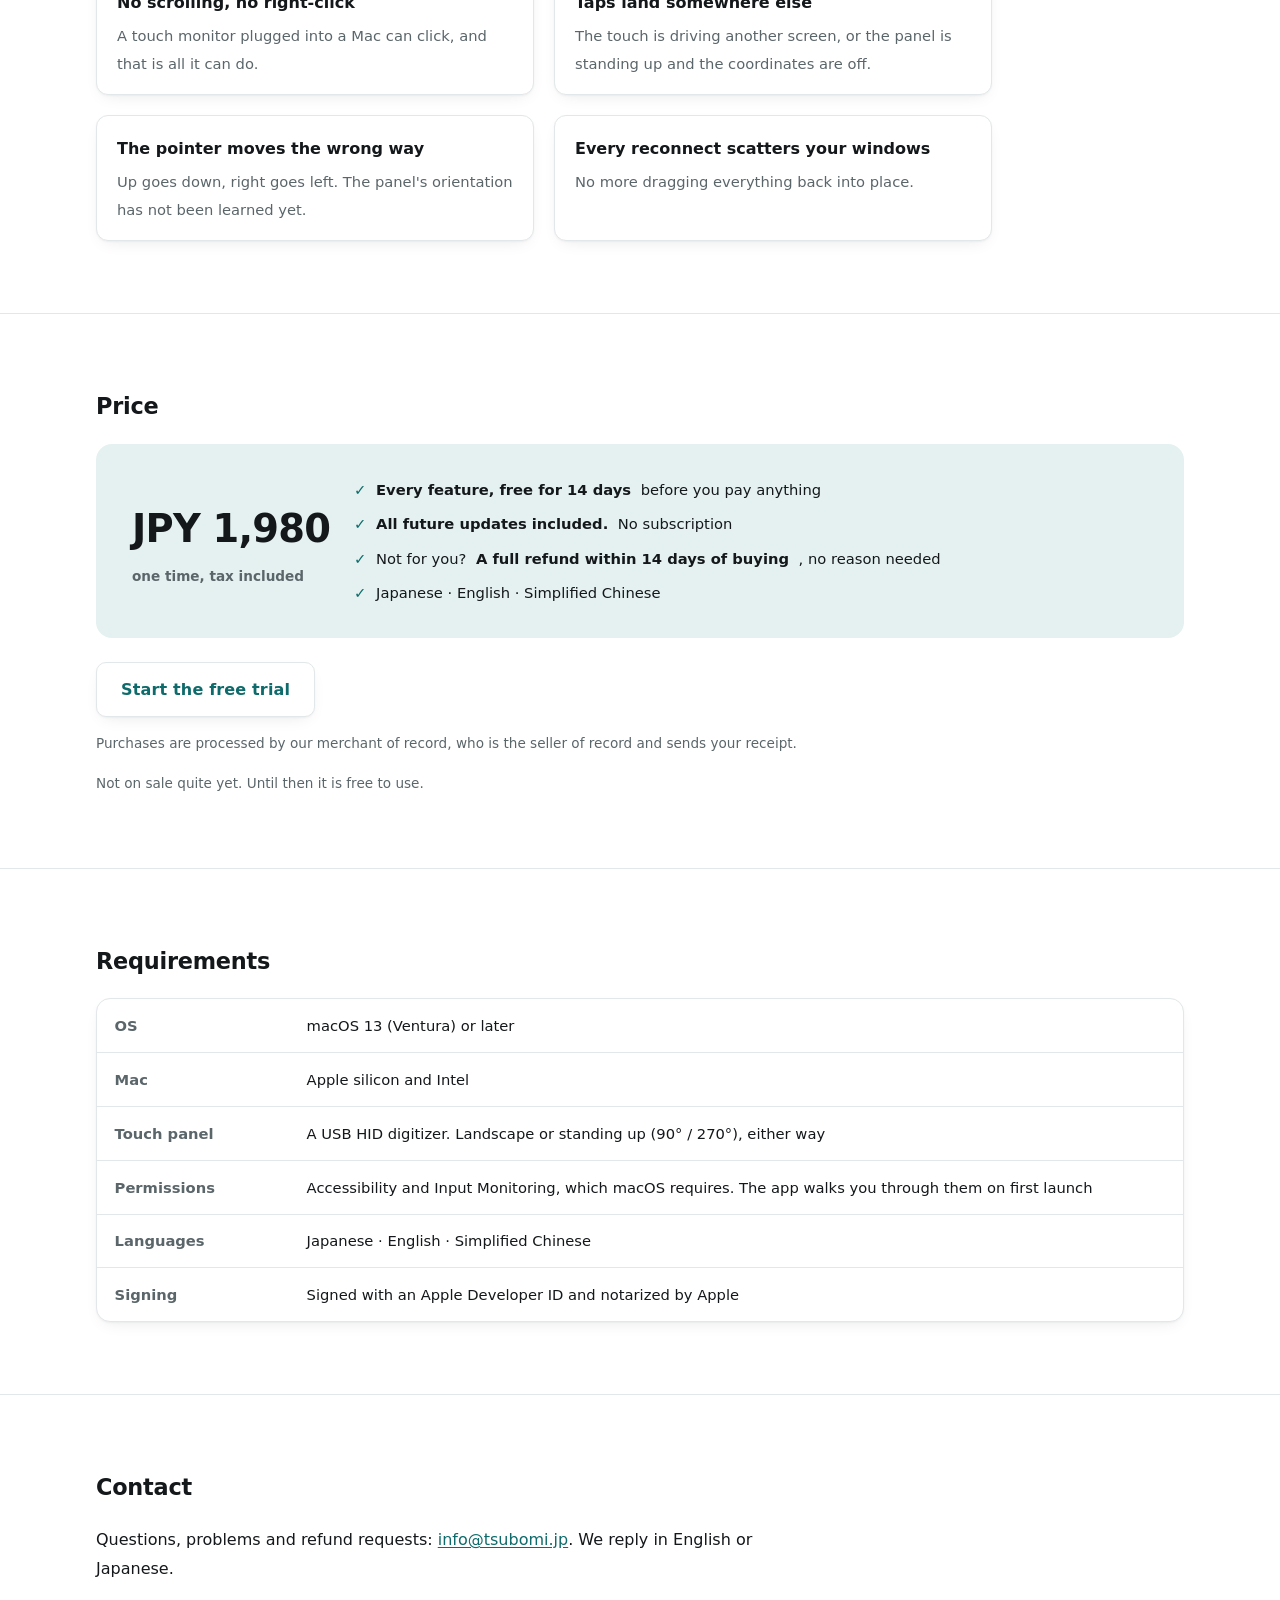
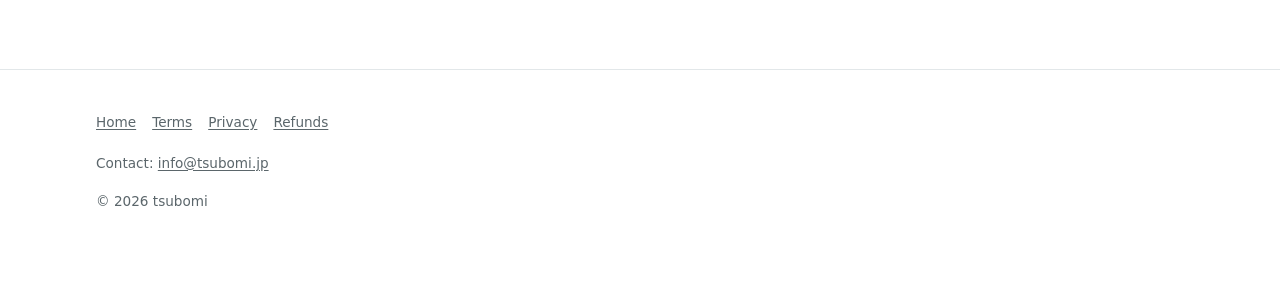
==== commit 02391a13: "サイトを更新する" ====
--- a/docs/en/index.html
+++ b/docs/en/index.html
@@ -3,39 +3,73 @@
 <head>
 <meta charset="utf-8">
 <meta name="viewport" content="width=device-width, initial-scale=1">
-<title>TouchRotator &mdash; make a portrait touch panel work on a Mac</title>
+<title>TouchRotator &mdash; make a touch monitor work on a Mac</title>
 <link rel="stylesheet" href="../style.css">
+<link rel="icon" href="../appicon.png">
 </head>
 <body>
 <header class="top"><div class="wrap">
-  <a class="brand" href="index.html">TouchRotator</a>
+  <a class="brand" href="index.html"><img src="../appicon.png" alt="" width="22" height="22">TouchRotator</a>
+  <nav class="links"><a href="#features">What it does</a><a href="#price">Price</a><a href="#specs">Requirements</a></nav>
   <nav class="langs"><a href="../index.html">日本語</a><a href="../en/index.html" aria-current="true">English</a><a href="../zh/index.html">简体中文</a></nav>
 </div></header>
 
 <div class="hero"><div class="wrap">
   <div>
-    <h1>Make a portrait touch panel work properly on a Mac.</h1>
-    <p class="tagline">Turn an external touch panel 90&deg; and your finger no longer lands where the pointer goes. TouchRotator corrects the coordinates &mdash; and puts display settings and window layouts in the menu bar while it is there.</p>
+    <p class="eyebrow"><i></i>Lives in the menu bar &middot; macOS 13+</p>
+    <h1>Make a touch monitor work on a Mac.</h1>
+    <p class="tagline">macOS treats a touch monitor as a mouse and nothing more. A tap clicks, but you cannot scroll, cannot right-click, and taps often land somewhere other than where your finger was. TouchRotator reads the panel's own USB signal and turns touch into the gestures you already expect from a phone.</p>
     <div class="cta">
       <a class="button" href="https://github.com/shusuke-dev/touchrotator-releases/releases/latest">Try it free for 14 days</a>
       <a class="button ghost" href="#price">See the price</a>
     </div>
-    <p class="note">macOS 13 or later &middot; Signed with an Apple Developer ID and notarized by Apple</p>
+    <p class="note">Signed with an Apple Developer ID and notarized by Apple &middot; JPY 1,980, one time</p>
   </div>
   <figure class="shot-figure">
-    <img class="shot" src="../screenshot-en.png" alt="The TouchRotator settings window, Touch pane" width="590" height="544">
+    <div class="macwin">
+      <div class="macwin-bar"><i></i><i></i><i></i><span>TouchRotator</span></div>
+      <img class="shot" src="../screenshot-en.png" alt="The TouchRotator settings window, Touch pane" width="590" height="544">
+    </div>
     <figcaption>The settings window, Touch pane. The list on the left switches between <strong>General / Touch / Displays / Window layout / How to use / Permissions / About</strong>. No Terminal, no commands.</figcaption>
   </figure>
 </div></div>
 
-<section><div class="wrap">
-  <h2>Three things it does</h2>
-
-  <div class="showcase">
-    <div class="showcase-text">
-      <h3>1. Touch correction &mdash; the pointer lands where your finger did</h3>
-      <p>Turn the panel 90&deg; and macOS still receives its coordinates in the old orientation. That is why the pointer jumps sideways, or runs the opposite way to your finger. TouchRotator reads the panel's own USB signal and corrects the coordinates there, so your trackpad and mouse behave exactly as before.</p>
-      <p class="step">Settings &rarr; Touch: choose the <b>display to correct</b> and run <b>detect by tapping</b> once. After that, <b>⌥⌘R</b> turns it on and off.</p>
+<section id="features"><div class="wrap">
+  <h2>What it does</h2>
+  <p>Adding a touch monitor means having two screens or more. And the touch is not the only thing that goes wrong: which screen shows what, and where your windows end up every time you unplug. TouchRotator puts the whole set into one menu bar item.</p>
+
+  <div class="showcase reveal">
+    <div class="showcase-text">
+      <h3><span class="num">1</span>Touch that actually works</h3>
+      <div class="ba">
+        <div class="before"><b>Out of the box</b>a finger can click, and nothing else</div>
+        <div class="after"><b>TouchRotator</b>tap, scroll, right-click, drag</div>
+      </div>
+      <p>It reads the panel's USB signal (the HID digitizer) directly and turns your finger into those gestures. Where it can, it takes the panel exclusively, so macOS's own idea of which screen a touch should drive cannot get in the way. Your trackpad and mouse carry on as before.</p>
+      <p class="step">A small offset from the display area is settled with <b>4-point calibration</b>.</p>
+    </div>
+    <figure class="fig">
+      <div class="stage"><div class="gestures">
+        <div><b>Tap</b><span>Click</span></div>
+        <div><b>Swipe</b><span>Scroll, with momentum</span></div>
+        <div><b>Two-finger swipe</b><span>Scroll (panels that report two fingers)</span></div>
+        <div><b>Long press</b><span>Right-click</span></div>
+        <div><b>Long press, then move</b><span>Drag</span></div>
+        <div><b>Palm on the glass</b><span>Ignored (the threshold is yours to set)</span></div>
+      </div></div>
+      <figcaption>This is the part macOS does not provide. Out of the box, a finger cannot scroll and cannot right-click.</figcaption>
+    </figure>
+  </div>
+
+  <div class="showcase flip reveal">
+    <div class="showcase-text">
+      <h3><span class="num">2</span>Stand it on its side, and the pointer still lands where you touched</h3>
+      <div class="ba">
+        <div class="before"><b>Out of the box</b>the pointer sits away from your finger, or runs the other way</div>
+        <div class="after"><b>TouchRotator</b>the pointer is under your finger</div>
+      </div>
+      <p>Turn the panel 90&deg; and macOS still receives its coordinates in the old orientation. TouchRotator rotates them before passing them on, so a portrait panel behaves like any other. Rotation follows the macOS display setting on its own.</p>
+      <p class="step">Using the panel landscape? Then you never need this. <b>⌥⌘R</b> turns it on and off any time.</p>
     </div>
     <figure class="fig">
       <div class="stage"><div class="compare">
@@ -59,11 +93,15 @@
     </figure>
   </div>
 
-  <div class="showcase flip">
-    <div class="showcase-text">
-      <h3>2. Display settings &mdash; one click, without opening System Settings</h3>
-      <p>Resolution, brightness, mirroring and rotation, from the menu bar popup. One card per display, as many as you have plugged in.</p>
-      <p class="step">Click the menu bar icon &rarr; press a display's name to open its card.</p>
+  <div class="showcase reveal">
+    <div class="showcase-text">
+      <h3><span class="num">3</span>The settings the extra screens bring, one click away</h3>
+      <div class="ba">
+        <div class="before"><b>Out of the box</b>System Settings, then find the right screen</div>
+        <div class="after"><b>TouchRotator</b>one click from the menu bar</div>
+      </div>
+      <p>Resolution, brightness, mirroring and rotation, from the menu bar popup. One card per display, as many as you have plugged in. The screens themselves can be dragged into order in Settings &rarr; Displays.</p>
+      <p class="step">Press a display's name and its card opens.</p>
     </div>
     <figure class="fig">
       <div class="stage mock">
@@ -93,25 +131,35 @@
     </figure>
   </div>
 
-  <div class="showcase">
-    <div class="showcase-text">
-      <h3>3. Window layout &mdash; plug the monitor back in, get your desk back</h3>
-      <p>Unplug a monitor and the windows that were on it are herded onto the built-in display; plugging it back in does not bring them home. TouchRotator remembers where they were and puts them back at the same position and size.</p>
+  <div class="showcase flip reveal">
+    <div class="showcase-text">
+      <h3><span class="num">4</span>Plug the monitor back in, get your windows back</h3>
+      <div class="ba">
+        <div class="before"><b>Out of the box</b>they stay piled on the built-in display</div>
+        <div class="after"><b>TouchRotator</b>back on the right screen, at the right size</div>
+      </div>
+      <p>Unplug a monitor and the windows that were on it are pushed onto the built-in display; plugging it back in does not bring them home. With two screens or more it happens most days. TouchRotator remembers where they were and puts them back.</p>
       <p class="step">Arrange things how you like them, then press <b>Remember this layout</b> once. From then on it happens by itself, and <b>Restore layout</b> brings it back any time.</p>
     </div>
     <figure class="fig">
-      <div class="stage"><div class="flow">
-        <div>
-          <div class="scr mess"><i></i><i></i><i></i></div>
-          <p class="scr-label">Just plugged back in</p>
-        </div>
-        <div class="arrow"><em>&rarr;</em>Restore<br>layout</div>
-        <div>
-          <div class="scr"><i></i><i></i><i></i></div>
-          <p class="scr-label">The layout you saved</p>
-        </div>
-      </div></div>
-      <figcaption>Remembers each window's position and size and puts them back when the monitors return. Arrangements you use often can be saved as patterns.</figcaption>
+      <div class="stage desks">
+        <div class="desk">
+          <p class="desk-label"><b>Unplug the monitor</b>and the windows are pushed onto the built-in display</p>
+          <div class="rig">
+            <div class="mon off"><span class="screen"></span></div>
+            <div class="lap"><span class="screen pile"><i></i><i></i><i></i></span></div>
+          </div>
+        </div>
+        <p class="desk-arrow"><em>&darr;</em> plug it back in, and by itself</p>
+        <div class="desk after">
+          <p class="desk-label"><b>Layout restored</b>the same screen, the same size</p>
+          <div class="rig">
+            <div class="mon"><span class="screen"><i></i><i></i></span></div>
+            <div class="lap"><span class="screen"><i></i></span></div>
+          </div>
+        </div>
+      </div>
+      <figcaption>The external monitor on the left, the Mac's own screen on the right. Arrangements you use often can be saved as patterns.</figcaption>
     </figure>
   </div>
 </div></section>
@@ -119,19 +167,19 @@
 <section><div class="wrap">
   <h2>If any of this sounds familiar</h2>
   <div class="features">
-    <div class="feature">
+    <div class="feature reveal">
+      <h3>No scrolling, no right-click</h3>
+      <p>A touch monitor plugged into a Mac can click, and that is all it can do.</p>
+    </div>
+    <div class="feature reveal">
       <h3>Taps land somewhere else</h3>
-      <p>The commonest symptom once an external touch panel is standing on its side.</p>
-    </div>
-    <div class="feature">
+      <p>The touch is driving another screen, or the panel is standing up and the coordinates are off.</p>
+    </div>
+    <div class="feature reveal">
       <h3>The pointer moves the wrong way</h3>
       <p>Up goes down, right goes left. The panel's orientation has not been learned yet.</p>
     </div>
-    <div class="feature">
-      <h3>Touches arrive on the built-in display</h3>
-      <p>A screen you never touched responds. Choosing the display to correct settles it.</p>
-    </div>
-    <div class="feature">
+    <div class="feature reveal">
       <h3>Every reconnect scatters your windows</h3>
       <p>No more dragging everything back into place.</p>
     </div>
@@ -140,25 +188,29 @@
 
 <section id="price"><div class="wrap">
   <h2>Price</h2>
-  <div class="price">
-    <p class="amount">JPY 1,980 <small>one-time, tax included</small></p>
-    <div>
-      <p><strong>Every feature is free for 14 days.</strong> If you keep it, you pay once &mdash; updates included, no subscription.</p>
-      <p class="note">Purchases are processed by our merchant of record, who is the seller of record and sends your receipt.</p>
-    </div>
+  <div class="price reveal">
+    <p class="amount">JPY 1,980 <small>one time, tax included</small></p>
+    <ul class="price-list">
+      <li><strong>Every feature, free for 14 days</strong> before you pay anything</li>
+      <li><strong>All future updates included.</strong> No subscription</li>
+      <li>Not for you? <strong>A full refund within 14 days of buying</strong>, no reason needed</li>
+      <li>Japanese &middot; English &middot; Simplified Chinese</li>
+    </ul>
   </div>
   <div class="cta" style="margin-top:1.5rem">
     <button class="button" data-buy hidden>Buy for JPY 1,980</button>
     <a class="button ghost" href="https://github.com/shusuke-dev/touchrotator-releases/releases/latest">Start the free trial</a>
   </div>
+  <p class="note">Purchases are processed by our merchant of record, who is the seller of record and sends your receipt.</p>
   <p class="note" data-not-yet>Not on sale quite yet. Until then it is free to use.</p>
 </div></section>
 
-<section><div class="wrap">
+<section id="specs"><div class="wrap">
   <h2>Requirements</h2>
-  <div class="scroller"><table>
+  <div class="scroller reveal"><table>
     <tr><th>OS</th><td>macOS 13 (Ventura) or later</td></tr>
     <tr><th>Mac</th><td>Apple silicon and Intel</td></tr>
+    <tr><th>Touch panel</th><td>A USB HID digitizer. Landscape or standing up (90&deg; / 270&deg;), either way</td></tr>
     <tr><th>Permissions</th><td>Accessibility and Input Monitoring, which macOS requires. The app walks you through them on first launch</td></tr>
     <tr><th>Languages</th><td>Japanese &middot; English &middot; Simplified Chinese</td></tr>
     <tr><th>Signing</th><td>Signed with an Apple Developer ID and notarized by Apple</td></tr>
@@ -177,5 +229,6 @@
 </div></footer>
 <script src="https://cdn.paddle.com/paddle/v2/paddle.js"></script>
 <script src="../buy.js"></script>
+<script src="../motion.js" defer></script>
 </body>
 </html>
--- a/docs/style.css
+++ b/docs/style.css
@@ -9,32 +9,33 @@
   --accent-ink: #ffffff;
   --accent-soft: #e4f1f0;
   --warn: #b23f3a;
-  --sans: "Hiragino Sans", "Hiragino Kaku Gothic ProN", "Yu Gothic", "Noto Sans JP",
-          "PingFang SC", "Microsoft YaHei", system-ui, -apple-system, sans-serif;
+  --glass: rgba(255, 255, 255, .72);
+  /* On a Mac this is SF for the Latin letters and Hiragino for the
+     Japanese, which is what every other app on the machine looks like. */
+  --sans: -apple-system, BlinkMacSystemFont, "SF Pro Text", "Hiragino Sans",
+          "Hiragino Kaku Gothic ProN", "Yu Gothic", "Noto Sans JP",
+          "PingFang SC", "Microsoft YaHei", system-ui, sans-serif;
   --mono: ui-monospace, "SF Mono", Menlo, monospace;
+  /* Two shadows on everything that lifts: a tight one for the edge, a wide
+     soft one for the distance. One alone always looks like a sticker. */
+  --shadow: 0 1px 2px rgba(16, 24, 26, .05), 0 14px 34px -10px rgba(16, 24, 26, .18);
+  --shadow-soft: 0 1px 2px rgba(16, 24, 26, .04), 0 6px 18px -8px rgba(16, 24, 26, .12);
   /* Two widths: the page, and the longest a line of text is allowed to be.
      A wide screen should show more of the layout, not longer lines. */
   --page: 72rem;
   --measure: 44rem;
-}
-@media (prefers-color-scheme: dark) {
-  :root {
-    --ground: #14181a;
-    --panel: #1c2224;
-    --ink: #e8eded;
-    --muted: #9aa5a8;
-    --rule: #2b3234;
-    --accent: #5fbfba;
-    --accent-ink: #10201f;
-    --accent-soft: #1b2e2e;
-    --warn: #e8837c;
-  }
+  --header: 3.6rem;
+  /* Light only: the drawings, the screenshots and the palette were all
+     built for one scheme, and half-lit versions of them looked worse than
+     none. Declared so the browser's own controls follow. */
+  color-scheme: light;
 }
 
 * { box-sizing: border-box; }
 /* `display: inline-block` on .button otherwise wins over the browser's own
    [hidden] rule, and a button meant to be hidden shows anyway. */
 [hidden] { display: none !important; }
+html { scroll-behavior: smooth; }
 body {
   margin: 0;
   background: var(--ground);
@@ -44,6 +45,12 @@
   line-height: 1.85;
   -webkit-font-smoothing: antialiased;
 }
+::selection { background: var(--accent-soft); color: var(--ink); }
+:focus-visible {
+  outline: 2px solid var(--accent);
+  outline-offset: 3px;
+  border-radius: 4px;
+}
 .wrap { max-width: var(--page); margin: 0 auto; padding: 0 2rem; }
 @media (max-width: 40rem) { .wrap { padding: 0 1.25rem; } }
 
@@ -56,28 +63,73 @@
    header rather than off to one side of a wide window. */
 article { max-width: var(--measure); margin: 0 auto; }
 
-/* Header */
+/* Header — sticky and translucent, the way a toolbar behaves on this
+   machine. The hairline and shadow only appear once the page has moved,
+   so at rest the bar is not a line across an empty screen. */
 .top {
-  border-bottom: 1px solid var(--rule);
-  padding: 1rem 0;
+  position: sticky; top: 0; z-index: 10;
+  padding: .8rem 0;
   font-size: .9rem;
-}
-.top .wrap { display: flex; align-items: center; gap: 1rem; flex-wrap: wrap; }
-.brand { font-weight: 700; text-decoration: none; color: var(--ink); }
+  background: var(--glass);
+  -webkit-backdrop-filter: saturate(180%) blur(20px);
+  backdrop-filter: saturate(180%) blur(20px);
+  border-bottom: 1px solid transparent;
+  transition: border-color .2s ease, box-shadow .2s ease;
+}
+.top.scrolled { border-bottom-color: var(--rule); box-shadow: 0 1px 12px rgba(16, 24, 26, .06); }
+@supports not (backdrop-filter: blur(1px)) { .top { background: var(--ground); } }
+.top .wrap { display: flex; align-items: center; gap: 1.25rem; flex-wrap: wrap; }
+.brand {
+  display: flex; align-items: center; gap: .5rem;
+  font-weight: 700; text-decoration: none; color: var(--ink); letter-spacing: -.01em;
+}
+.brand img { width: 22px; height: 22px; border-radius: 5px; display: block; }
+.links { display: flex; gap: 1.1rem; }
+.links a {
+  color: var(--muted); text-decoration: none;
+  transition: color .15s ease;
+}
+.links a:hover { color: var(--ink); }
+@media (max-width: 46rem) { .links { display: none; } }
 .langs { margin-left: auto; display: flex; gap: .75rem; }
-.langs a { color: var(--muted); text-decoration: none; }
+.langs a { color: var(--muted); text-decoration: none; transition: color .15s ease; }
+.langs a:hover { color: var(--ink); }
 .langs a[aria-current="true"] { color: var(--ink); font-weight: 700; }
 
+/* Anchors land below the sticky bar rather than under it. */
+section[id] { scroll-margin-top: calc(var(--header) + 1rem); }
+
 /* Hero — two columns once there is room for them, so a desktop window is
-   not one narrow ribbon of text down the middle. */
-.hero { padding: 4rem 0 3.5rem; border-bottom: 1px solid var(--rule); }
+   not one narrow ribbon of text down the middle. The wash behind it is one
+   soft circle of the accent, the only decoration on the page. */
+.hero {
+  position: relative; overflow: hidden;
+  padding: 4rem 0 3.5rem; border-bottom: 1px solid var(--rule);
+}
+.hero::before {
+  content: ""; position: absolute; z-index: -1;
+  top: -30%; right: -10%; width: 55rem; height: 55rem;
+  background: radial-gradient(closest-side, var(--accent-soft), transparent 70%);
+  opacity: .8; pointer-events: none;
+}
 .hero .wrap { display: grid; gap: 2.5rem; align-items: center; }
 @media (min-width: 60rem) {
   .hero { padding: 5rem 0 4.5rem; }
   .hero .wrap { grid-template-columns: minmax(0, 1.1fr) minmax(0, 1fr); gap: 3.5rem; }
 }
+.eyebrow {
+  display: inline-flex; align-items: center; gap: .45rem;
+  margin: 0 0 1.1rem; padding: .3rem .8rem;
+  background: var(--accent-soft); color: var(--accent);
+  border-radius: 999px; font-size: .78rem; font-weight: 600;
+}
+.eyebrow i {
+  width: 6px; height: 6px; border-radius: 50%; background: currentColor;
+  animation: blink 2.4s ease-in-out infinite;
+}
 h1 {
-  font-size: 2.25rem; line-height: 1.35; margin: 0 0 .75rem;
+  font-size: 2.25rem; line-height: 1.3; margin: 0 0 .9rem;
+  font-weight: 700; letter-spacing: -.02em;
   text-wrap: balance;
   /* Japanese and Chinese break between any two characters. Left alone, a
      heading splits a word in half at exactly the wrong width. */
@@ -87,46 +139,89 @@
 .tagline { font-size: 1.1rem; color: var(--muted); margin: 0 0 2rem; max-width: 34rem; }
 .cta { display: flex; gap: .75rem; flex-wrap: wrap; align-items: center; }
 .button {
-  display: inline-block; padding: .7rem 1.4rem; border-radius: 8px;
+  display: inline-block; padding: .72rem 1.5rem; border-radius: 10px;
   background: var(--accent); color: var(--accent-ink);
-  text-decoration: none; font-weight: 700;
-}
-.button.ghost { background: transparent; color: var(--accent); border: 1px solid var(--accent); }
+  text-decoration: none; font-weight: 600; letter-spacing: .01em;
+  border: 1px solid transparent; box-shadow: var(--shadow-soft);
+  transition: transform .12s ease, box-shadow .12s ease, border-color .12s ease;
+}
+.button:hover { transform: translateY(-1px); box-shadow: var(--shadow); }
+.button:active { transform: translateY(0); box-shadow: none; }
+.button.ghost {
+  background: var(--ground); color: var(--accent);
+  border-color: var(--rule); box-shadow: var(--shadow-soft);
+}
+.button.ghost:hover { border-color: var(--accent); }
 .note { color: var(--muted); font-size: .85rem; margin: .9rem 0 0; max-width: var(--measure); }
 
-img.shot {
-  display: block; max-width: 590px; width: 100%; height: auto; margin: 0;
-  border: 1px solid var(--rule); border-radius: 10px;
-  box-shadow: 0 12px 32px rgba(0, 0, 0, .08);
-}
-.shot-figure { margin: 0; }
-.shot-figure figcaption { margin-top: .8rem; font-size: .8rem; color: var(--muted); }
+/* The screenshots are framed as windows — three lights and a title bar — so
+   a picture of one pane reads as the app rather than as a cropped rectangle.
+   Held to 460px: the captures are 590px wide and no more, and shown any
+   larger a Retina screen stretches them and they go soft. */
+.macwin {
+  max-width: 460px; border-radius: 12px; overflow: hidden;
+  background: var(--ground); border: 1px solid var(--rule);
+  box-shadow: var(--shadow);
+  transition: transform .3s ease, box-shadow .3s ease;
+}
+.macwin:hover { transform: translateY(-2px); }
+.macwin-bar {
+  display: flex; align-items: center; gap: 6px;
+  padding: .5rem .7rem; border-bottom: 1px solid var(--rule);
+  background: linear-gradient(180deg, var(--panel), var(--ground));
+}
+.macwin-bar i { width: 11px; height: 11px; border-radius: 50%; }
+.macwin-bar i:nth-child(1) { background: #ff5f57; }
+.macwin-bar i:nth-child(2) { background: #febc2e; }
+.macwin-bar i:nth-child(3) { background: #28c840; }
+.macwin-bar span { margin-left: .4rem; font-size: .72rem; font-weight: 600; color: var(--muted); }
+img.shot { display: block; width: 100%; height: auto; margin: 0; }
+.shot-figure { margin: 0; display: grid; justify-items: center; }
+.shot-figure figcaption { max-width: 460px; margin-top: .9rem; font-size: .8rem; color: var(--muted); }
 @media (max-width: 60rem) { .shot-figure { margin-top: 1rem; } }
 
 section { padding: 3.5rem 0; border-bottom: 1px solid var(--rule); }
-h2 { font-size: 1.4rem; margin: 0 0 1rem; text-wrap: balance; }
+@media (min-width: 60rem) { section { padding: 4.5rem 0; } }
+h2 { font-size: 1.4rem; margin: 0 0 1rem; letter-spacing: -.01em; text-wrap: balance; }
 h3 { font-size: 1rem; margin: 2rem 0 .3rem; }
 p { margin: .8rem 0; }
 ul, ol { padding-left: 1.3rem; margin: .8rem 0; }
 li { margin: .35rem 0; }
-a { color: var(--accent); }
+a { color: var(--accent); text-underline-offset: 2px; }
 code { font-family: var(--mono); font-size: .88em; background: var(--panel); padding: .1em .35em; border-radius: 4px; }
 
 .features { display: grid; gap: 1.25rem; grid-template-columns: repeat(auto-fit, minmax(15rem, 1fr)); }
 /* Two by two rather than three and a gap. */
 @media (min-width: 56rem) { .features { grid-template-columns: 1fr 1fr; max-width: 56rem; } }
-.feature { background: var(--panel); border-radius: 10px; padding: 1.1rem 1.25rem; }
+.feature {
+  background: var(--ground); border: 1px solid var(--rule); border-radius: 12px;
+  padding: 1.1rem 1.25rem; box-shadow: var(--shadow-soft);
+  transition: transform .2s ease, box-shadow .2s ease, border-color .2s ease;
+}
+.feature:hover { transform: translateY(-2px); box-shadow: var(--shadow); border-color: var(--accent-soft); }
 .feature h3 { margin: 0 0 .3rem; }
 .feature p { margin: 0; font-size: .92rem; color: var(--muted); }
 
 /* A feature and the picture of it, side by side; every other one flipped so
    the page alternates instead of marching down one edge. */
 .showcase { display: grid; gap: 1.75rem; align-items: start; }
-.showcase + .showcase { margin-top: 3.5rem; }
+.showcase + .showcase { margin-top: 4rem; }
 .showcase-text { max-width: var(--measure); }
-.showcase-text h3 { font-size: 1.2rem; margin: 0 0 .4rem; }
+.showcase-text h3 {
+  display: flex; align-items: baseline; gap: .6rem;
+  font-size: 1.2rem; margin: 0 0 .4rem; letter-spacing: -.01em;
+}
+.showcase-text .num {
+  flex: none; width: 1.6rem; height: 1.6rem; border-radius: 50%;
+  background: var(--accent); color: var(--accent-ink);
+  font-size: .8rem; font-weight: 700; line-height: 1.6rem; text-align: center;
+  align-self: flex-start; transform: translateY(.15rem);
+}
 .showcase-text p { margin: .5rem 0 0; color: var(--muted); font-size: .95rem; }
-.showcase-text .step { margin-top: .9rem; font-size: .85rem; color: var(--muted); }
+.showcase-text .step {
+  margin-top: 1rem; padding-left: .9rem; border-left: 2px solid var(--accent-soft);
+  font-size: .85rem; color: var(--muted);
+}
 .showcase-text .step b { color: var(--ink); }
 @media (min-width: 56rem) {
   .showcase { grid-template-columns: minmax(0, 1fr) minmax(0, 1fr); gap: 3rem; }
@@ -137,7 +232,10 @@
    and they are built from the page's own colours so they follow the theme. */
 .fig { margin: 0; }
 .fig figcaption { margin-top: .8rem; font-size: .82rem; color: var(--muted); line-height: 1.7; }
-.stage { background: var(--panel); border: 1px solid var(--rule); border-radius: 14px; padding: 1.15rem; }
+.stage {
+  background: var(--panel); border: 1px solid var(--rule); border-radius: 14px;
+  padding: 1.15rem;
+}
 
 /* Touch offset: the same panel with the correction off and on. */
 .compare { display: grid; grid-template-columns: 1fr 1fr; gap: 1rem; }
@@ -161,6 +259,12 @@
   content: ""; position: absolute; inset: -.45rem;
   border-radius: 50%; border: 1px dashed var(--accent); opacity: .45;
 }
+/* The finger is still on the glass, so the touch keeps ringing. */
+.touch::before {
+  content: ""; position: absolute; inset: -2px;
+  border-radius: 50%; border: 2px solid var(--accent);
+  animation: ripple 2.4s cubic-bezier(.2, .6, .3, 1) infinite;
+}
 /* The macOS arrow, drawn rather than fetched. */
 .pointer {
   position: absolute; width: 14px; height: 21px; background: var(--ink);
@@ -176,6 +280,17 @@
   position: absolute; left: .5rem; top: 50%; transform: translateY(-50%);
   font-size: .7rem; color: var(--warn); white-space: nowrap;
 }
+
+/* What a touch does. Two columns so the gesture and its result read as a
+   pair rather than a sentence. */
+.gestures div {
+  display: flex; gap: 1rem; align-items: baseline;
+  padding: .5rem 0; border-bottom: 1px solid var(--rule); font-size: .9rem;
+}
+.gestures div:last-child { border-bottom: 0; }
+.gestures b { flex: none; width: 10rem; }
+.gestures span { color: var(--muted); }
+@media (max-width: 26rem) { .gestures div { display: block; } .gestures b { width: auto; } }
 
 /* The menu bar popup. Same rows the app puts there. */
 .mock { padding: 1rem; }
@@ -190,8 +305,9 @@
 .pop {
   width: min(17rem, 100%); margin: .5rem 0 0 auto; padding: .6rem;
   background: var(--ground); border: 1px solid var(--rule); border-radius: 14px;
-  box-shadow: 0 14px 30px rgba(0, 0, 0, .12);
+  box-shadow: var(--shadow);
   font-size: .72rem; line-height: 1.5;
+  transform-origin: top right;
 }
 .pop-head { display: flex; align-items: center; gap: .55rem; }
 .pop-icon { width: 32px; height: 32px; flex: none; display: block; }
@@ -225,42 +341,200 @@
 .pop-link { margin-top: .35rem; text-align: center; color: var(--accent); }
 .pop-label { color: var(--muted); font-size: .68rem; }
 
-/* Window layout: unplugged, then put back. */
-.flow { display: grid; grid-template-columns: 1fr auto 1fr; gap: .6rem; align-items: center; }
-.flow .arrow { text-align: center; font-size: .7rem; color: var(--muted); line-height: 1.4; }
-.flow .arrow em { display: block; font-style: normal; font-size: 1.1rem; color: var(--accent); }
-.scr {
-  position: relative; aspect-ratio: 16 / 10; overflow: hidden;
-  background: var(--ground); border: 1px solid var(--rule); border-radius: 8px;
-}
-.scr i { position: absolute; border-radius: 3px; background: var(--accent-soft); border: 1px solid var(--accent); }
-.scr i:nth-child(1) { left: 6%; top: 12%; width: 40%; height: 60%; }
-.scr i:nth-child(2) { left: 52%; top: 12%; width: 42%; height: 34%; }
-.scr i:nth-child(3) { left: 52%; top: 52%; width: 42%; height: 36%; }
-.scr.mess i { border-color: var(--warn); background: transparent; }
-.scr.mess i:nth-child(1) { left: 3%; top: 30%; width: 30%; height: 44%; }
-.scr.mess i:nth-child(2) { left: 26%; top: 8%; width: 38%; height: 30%; }
-.scr.mess i:nth-child(3) { left: 58%; top: 40%; width: 46%; height: 40%; }
-.scr-label { margin-top: .5rem; text-align: center; font-size: .75rem; color: var(--muted); }
-
+/* Window layout. The first drawing of this was two abstract rectangles and
+   nobody could tell what they were looking at. This one draws the desk:
+   the external monitor and the laptop, before and after. Unplugged, the
+   windows are piled on the small screen; restored, they are back where
+   they were. */
+.desks { display: grid; gap: .9rem; }
+.desk-label { margin: 0 0 .55rem; font-size: .78rem; color: var(--muted); }
+.desk-label b { color: var(--ink); font-weight: 700; margin-right: .45rem; }
+.desk.after .desk-label b { color: var(--accent); }
+.desk-arrow {
+  margin: 0; text-align: center; font-size: .75rem; color: var(--muted);
+}
+.desk-arrow em { font-style: normal; color: var(--accent); font-weight: 700; }
+.rig { display: grid; grid-template-columns: 1.55fr 1fr; gap: 1rem; align-items: end; }
+.screen {
+  position: relative; display: block; overflow: hidden;
+  aspect-ratio: 16 / 10; border-radius: 6px;
+  border: 1px solid var(--rule); background: var(--ground);
+}
+/* A monitor stands on a neck; a laptop sits on a wider base. Two shapes is
+   all it takes to tell which screen is which. */
+.mon::after {
+  content: ""; display: block; width: 22%; height: 9px; margin: 0 auto;
+  background: var(--rule); border-radius: 0 0 3px 3px;
+}
+.lap { position: relative; }
+.lap::after {
+  content: ""; display: block; height: 6px; margin: 2px -7% 0;
+  background: var(--rule); border-radius: 0 0 7px 7px;
+}
+.mon.off .screen { background: var(--panel); border-style: dashed; }
+.screen i {
+  position: absolute; border-radius: 4px; overflow: hidden;
+  background: var(--accent-soft); border: 1px solid var(--accent);
+}
+/* Three lights on every little window, so the drawing reads as a desktop. */
+.screen i::before {
+  content: ""; position: absolute; left: 0; right: 0; top: 0; height: 7px;
+  background-color: rgba(127, 127, 127, .12);
+  background-image:
+    radial-gradient(circle 1.4px at 4px 3.5px, #ff5f57 98%, transparent 100%),
+    radial-gradient(circle 1.4px at 9px 3.5px, #febc2e 98%, transparent 100%),
+    radial-gradient(circle 1.4px at 14px 3.5px, #28c840 98%, transparent 100%);
+  background-repeat: no-repeat;
+}
+/* The windows are not blank rectangles. Each is drawn as the kind of window
+   it is — a browser, a list, an editor — so the same three can be followed
+   from the pile back to their own screens. Shapes only: nobody's logo, and
+   nothing that pretends to be a real product. */
+.screen i::after {
+  content: ""; position: absolute; left: 7%; right: 7%; top: 18%; bottom: 8%;
+  background-repeat: no-repeat;
+}
+/* A browser: address bar, a picture, a few lines of text. */
+.mon .screen i:nth-child(1)::after,
+.screen.pile i:nth-child(1)::after {
+  background-image:
+    linear-gradient(var(--rule), var(--rule)),
+    linear-gradient(var(--accent-soft), var(--accent-soft)),
+    linear-gradient(var(--rule), var(--rule)),
+    linear-gradient(var(--rule), var(--rule)),
+    linear-gradient(var(--rule), var(--rule));
+  background-size: 84% 6px, 100% 40%, 88% 4px, 66% 4px, 78% 4px;
+  background-position: 0 0, 0 30%, 0 76%, 0 88%, 0 100%;
+}
+/* A list — mail, notes, a chat. */
+.mon .screen i:nth-child(2)::after,
+.screen.pile i:nth-child(2)::after {
+  background-image:
+    linear-gradient(var(--rule), var(--rule)),
+    repeating-linear-gradient(var(--rule) 0 5px, transparent 5px 15px);
+  background-size: 58% 6px, 100% 74%;
+  background-position: 0 0, 0 100%;
+}
+/* An editor: short lines, some of them highlighted. */
+.lap .screen i:nth-child(1)::after,
+.screen.pile i:nth-child(3)::after {
+  background-image:
+    linear-gradient(var(--accent-soft), var(--accent-soft)),
+    linear-gradient(var(--rule), var(--rule)),
+    linear-gradient(var(--accent-soft), var(--accent-soft)),
+    linear-gradient(var(--rule), var(--rule)),
+    linear-gradient(var(--rule), var(--rule));
+  background-size: 42% 5px, 64% 5px, 30% 5px, 76% 5px, 52% 5px;
+  background-position: 0 4%, 8% 28%, 8% 52%, 0 76%, 8% 100%;
+}
+.mon .screen i:nth-child(1) { left: 5%; top: 10%; width: 51%; height: 78%; }
+.mon .screen i:nth-child(2) { left: 60%; top: 10%; width: 35%; height: 78%; }
+.lap .screen i:nth-child(1) { left: 8%; top: 12%; width: 84%; height: 74%; }
+/* Everything herded onto the built-in display: too big for it, and on top
+   of each other. */
+.screen.pile i { border-color: var(--warn); background: transparent; }
+.screen.pile i:nth-child(1) { left: -2%; top: 18%; width: 78%; height: 74%; }
+.screen.pile i:nth-child(2) { left: 12%; top: 8%; width: 78%; height: 74%; }
+.screen.pile i:nth-child(3) { left: 26%; top: 26%; width: 78%; height: 74%; }
+
+/* Price — the number, then what it buys, in a card that looks like the
+   thing you are about to press. */
 .price {
-  background: var(--accent-soft); border-radius: 10px; padding: 1.5rem;
-  display: grid; gap: 1.25rem; align-items: center;
-}
-@media (min-width: 48rem) { .price { grid-template-columns: auto minmax(0, 1fr); padding: 1.75rem 2rem; } }
+  background: var(--accent-soft); border-radius: 16px; padding: 1.5rem;
+  display: grid; gap: 1.5rem; align-items: center;
+}
+@media (min-width: 48rem) { .price { grid-template-columns: auto minmax(0, 1fr); padding: 2rem 2.25rem; } }
 .price p { margin: .4rem 0; }
-.price .amount { font-size: 2rem; font-weight: 700; margin: 0; white-space: nowrap; }
-.price .amount small { font-size: 1rem; font-weight: 400; color: var(--muted); }
-
-.scroller { overflow-x: auto; }
-table { border-collapse: collapse; width: 100%; max-width: 52rem; font-size: .92rem; }
-th, td { text-align: left; padding: .6rem .8rem; border-bottom: 1px solid var(--rule); vertical-align: top; }
-th { color: var(--muted); font-weight: 700; width: 12rem; }
-@media (max-width: 34rem) { th { width: auto; } }
+.price .amount { font-size: 2.4rem; font-weight: 700; margin: 0; white-space: nowrap; letter-spacing: -.02em; }
+.price .amount small { display: block; font-size: .85rem; font-weight: 600; color: var(--muted); letter-spacing: 0; }
+.price-list { list-style: none; margin: 0; padding: 0; display: grid; gap: .45rem; }
+.price-list li { display: flex; gap: .6rem; align-items: baseline; margin: 0; font-size: .92rem; }
+.price-list li::before {
+  content: "✓"; flex: none; color: var(--accent); font-weight: 700;
+}
+
+/* Specs, in a card rather than a bare table. */
+.scroller {
+  overflow-x: auto;
+  background: var(--ground); border: 1px solid var(--rule); border-radius: 14px;
+  box-shadow: var(--shadow-soft);
+}
+table { border-collapse: collapse; width: 100%; font-size: .92rem; }
+th, td { text-align: left; padding: .8rem 1.1rem; border-bottom: 1px solid var(--rule); vertical-align: top; }
+tr:last-child th, tr:last-child td { border-bottom: 0; }
+th { color: var(--muted); font-weight: 700; width: 12rem; white-space: nowrap; }
+@media (max-width: 34rem) { th { width: auto; white-space: normal; } }
+article .scroller { border: 0; box-shadow: none; background: none; }
 
 footer { padding: 2.5rem 0 4rem; color: var(--muted); font-size: .85rem; }
 footer nav { display: flex; gap: 1rem; flex-wrap: wrap; margin-bottom: 1rem; }
-footer a { color: var(--muted); }
+footer a { color: var(--muted); transition: color .15s ease; }
+footer a:hover { color: var(--ink); }
 
 article h2:first-of-type { margin-top: 0; }
 article section { border: 0; padding: 1.5rem 0 0; }
+
+/* ---- Motion -------------------------------------------------------------
+   Everything here is decoration: the page is complete and readable with all
+   of it switched off, which is what happens when the visitor asks for less
+   movement, and when the script does not run (the .js class is set by it). */
+@keyframes rise { from { opacity: 0; transform: translateY(14px); } to { opacity: 1; transform: none; } }
+@keyframes ripple { 0% { transform: scale(1); opacity: .5; } 70%, 100% { transform: scale(2.1); opacity: 0; } }
+@keyframes blink { 0%, 100% { opacity: 1; } 50% { opacity: .35; } }
+@keyframes popin { from { opacity: 0; transform: scale(.94) translateY(-6px); } to { opacity: 1; transform: none; } }
+@keyframes knob { from { transform: translateX(-12px); } to { transform: none; } }
+@keyframes settle { from { opacity: 0; transform: translateY(10px) scale(.96); } to { opacity: 1; transform: none; } }
+
+/* The hero is on screen at load, so it plays straight away, one line after
+   the next rather than all at once. */
+.js .hero .wrap > * > *,
+.js .hero .wrap > figure { animation: rise .7s cubic-bezier(.2, .7, .3, 1) both; }
+.js .hero .eyebrow { animation-delay: .02s; }
+.js .hero h1 { animation-delay: .08s; }
+.js .hero .tagline { animation-delay: .16s; }
+.js .hero .cta { animation-delay: .24s; }
+.js .hero .note { animation-delay: .32s; }
+.js .hero .shot-figure { animation-delay: .3s; }
+
+/* Everything below waits until it is nearly in view. */
+.js .reveal { opacity: 0; transform: translateY(16px); transition: opacity .7s cubic-bezier(.2, .7, .3, 1), transform .7s cubic-bezier(.2, .7, .3, 1); }
+.js .reveal.in { opacity: 1; transform: none; }
+.js .reveal:nth-child(2) { transition-delay: .06s; }
+.js .reveal:nth-child(3) { transition-delay: .12s; }
+.js .reveal:nth-child(4) { transition-delay: .18s; }
+
+/* The popup arrives the way a popover does, and its switch lands a moment
+   after the panel it sits in. */
+.js .reveal.in .pop { animation: popin .5s cubic-bezier(.2, .8, .25, 1) both; }
+.js .reveal.in .sw::after { animation: knob .45s .35s cubic-bezier(.2, .8, .25, 1) both; }
+/* The restored windows drop into place, one after another. */
+.js .reveal.in .desk.after .screen i { animation: settle .5s cubic-bezier(.2, .8, .25, 1) both; }
+.js .reveal.in .desk.after .mon .screen i:nth-child(1) { animation-delay: .15s; }
+.js .reveal.in .desk.after .mon .screen i:nth-child(2) { animation-delay: .27s; }
+.js .reveal.in .desk.after .lap .screen i { animation-delay: .39s; }
+
+@media (prefers-reduced-motion: reduce) {
+  html { scroll-behavior: auto; }
+  *, *::before, *::after {
+    animation-duration: .001ms !important;
+    animation-iteration-count: 1 !important;
+    transition-duration: .001ms !important;
+  }
+  .js .reveal { opacity: 1; transform: none; }
+}
+
+/* Before and after, in two lines, so a visitor who reads nothing else still
+   knows what each feature changes. */
+.ba { display: grid; gap: .4rem; margin: .9rem 0 0; }
+.ba div {
+  display: flex; gap: .55rem; align-items: baseline;
+  font-size: .88rem; line-height: 1.6;
+}
+.ba div::before { flex: none; font-weight: 700; }
+.ba .before { color: var(--muted); }
+.ba .before::before { content: "✗"; color: var(--warn); }
+.ba .after { color: var(--ink); }
+.ba .after::before { content: "✓"; color: var(--accent); }
+.ba b { font-weight: 700; margin-right: .35rem; }
+.ba .before b { color: var(--muted); }
+.ba .after b { color: var(--accent); }
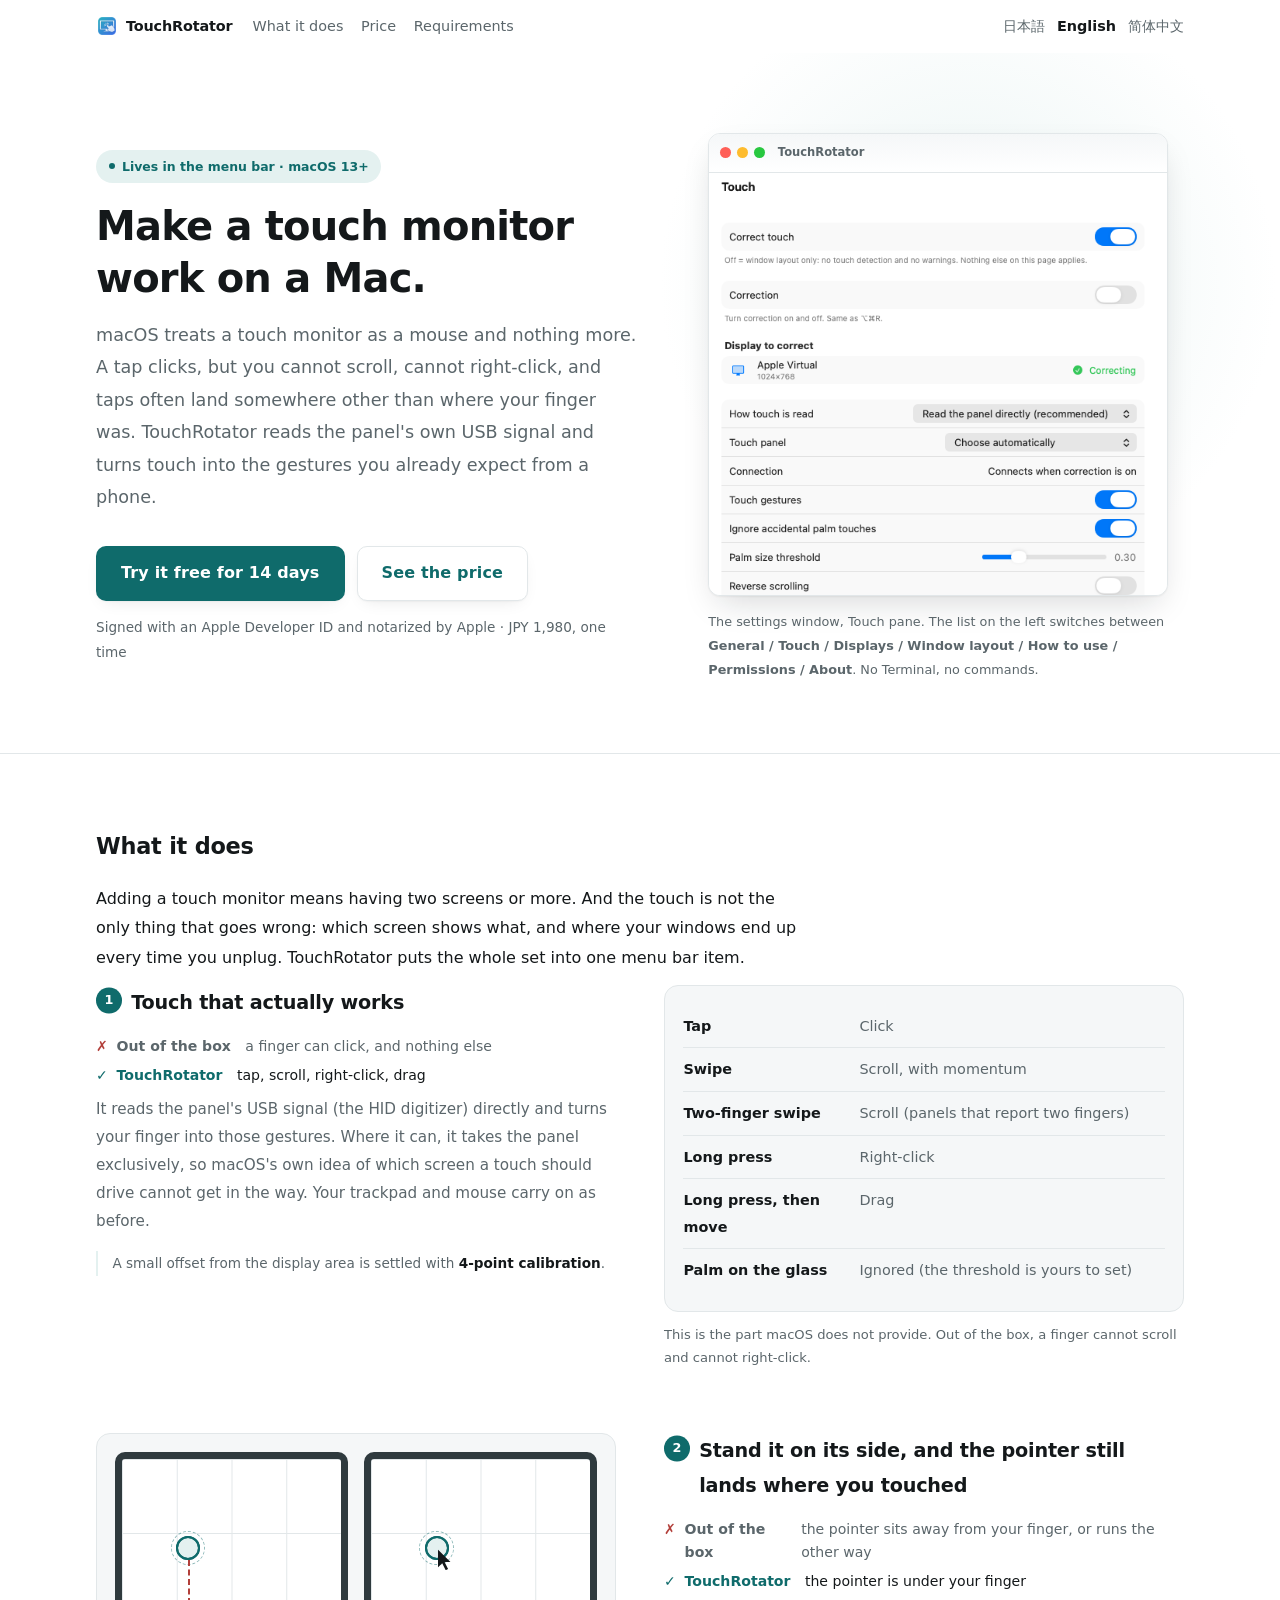
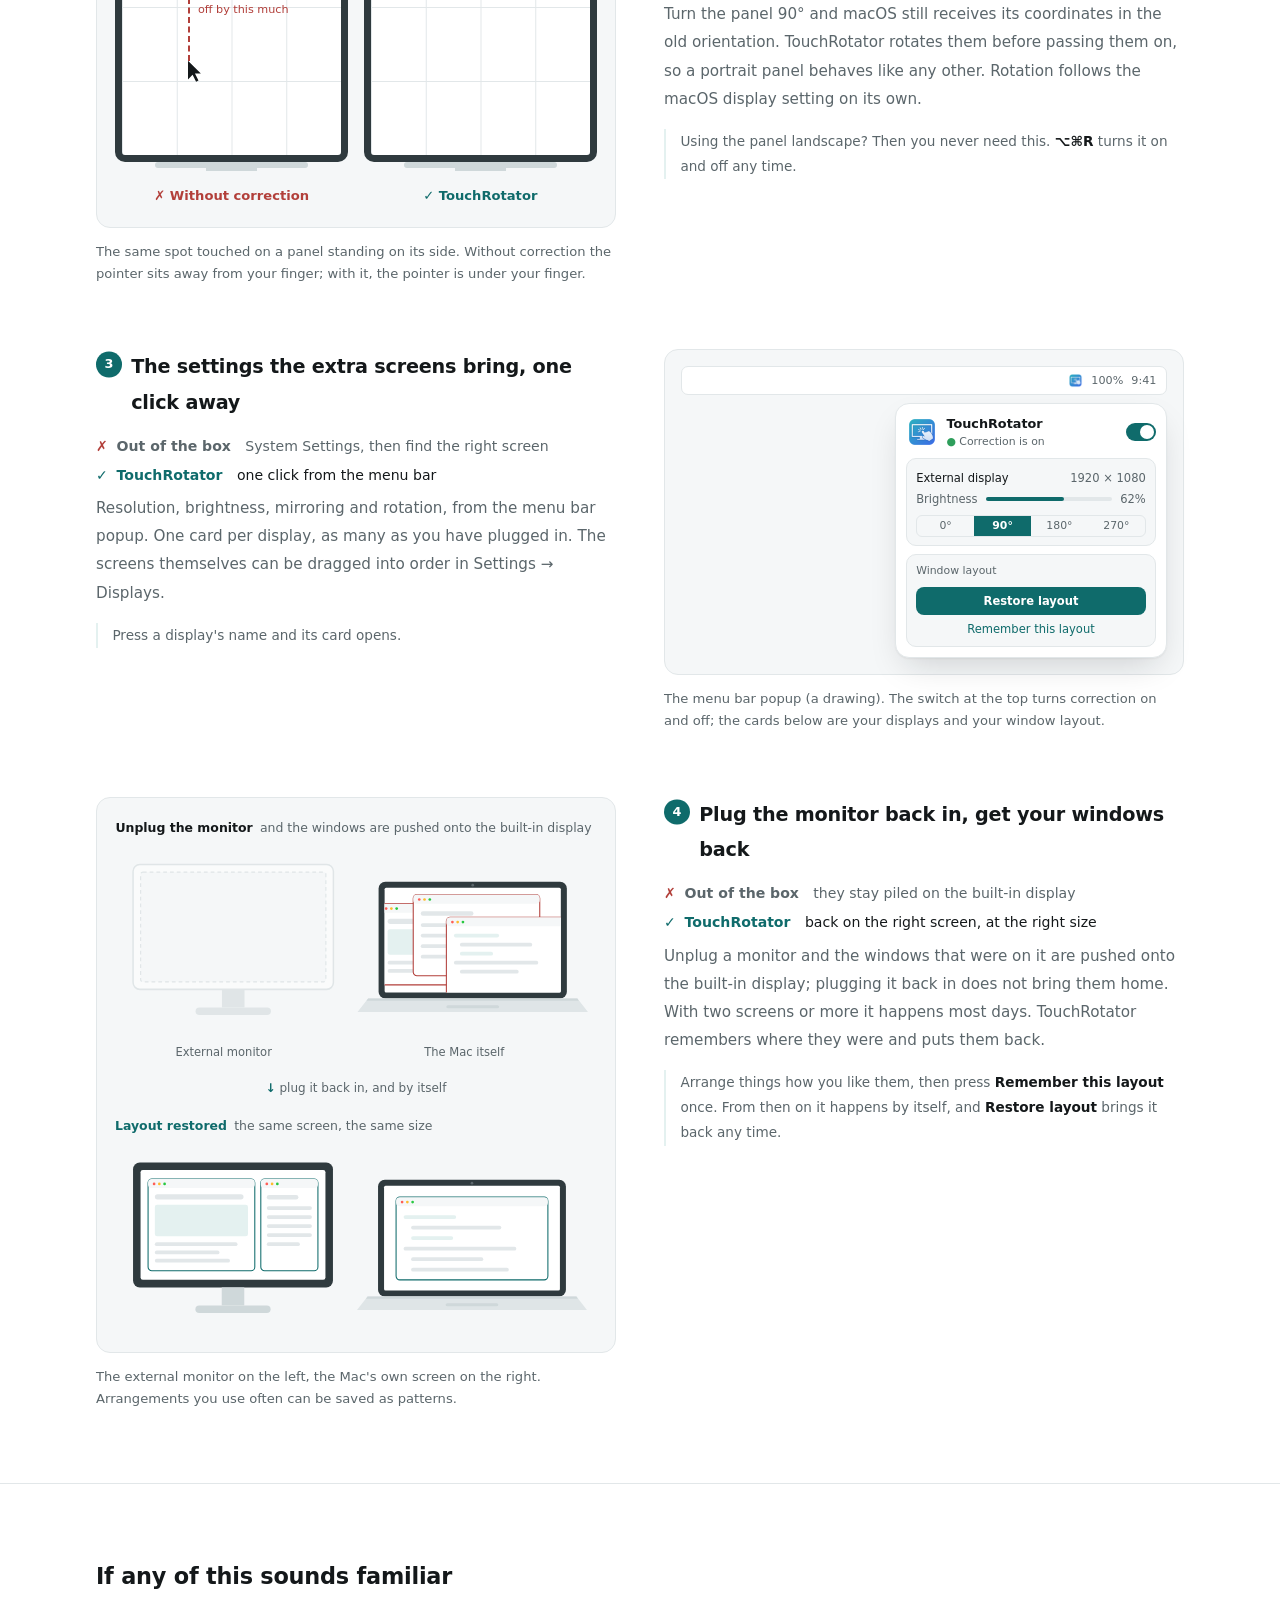
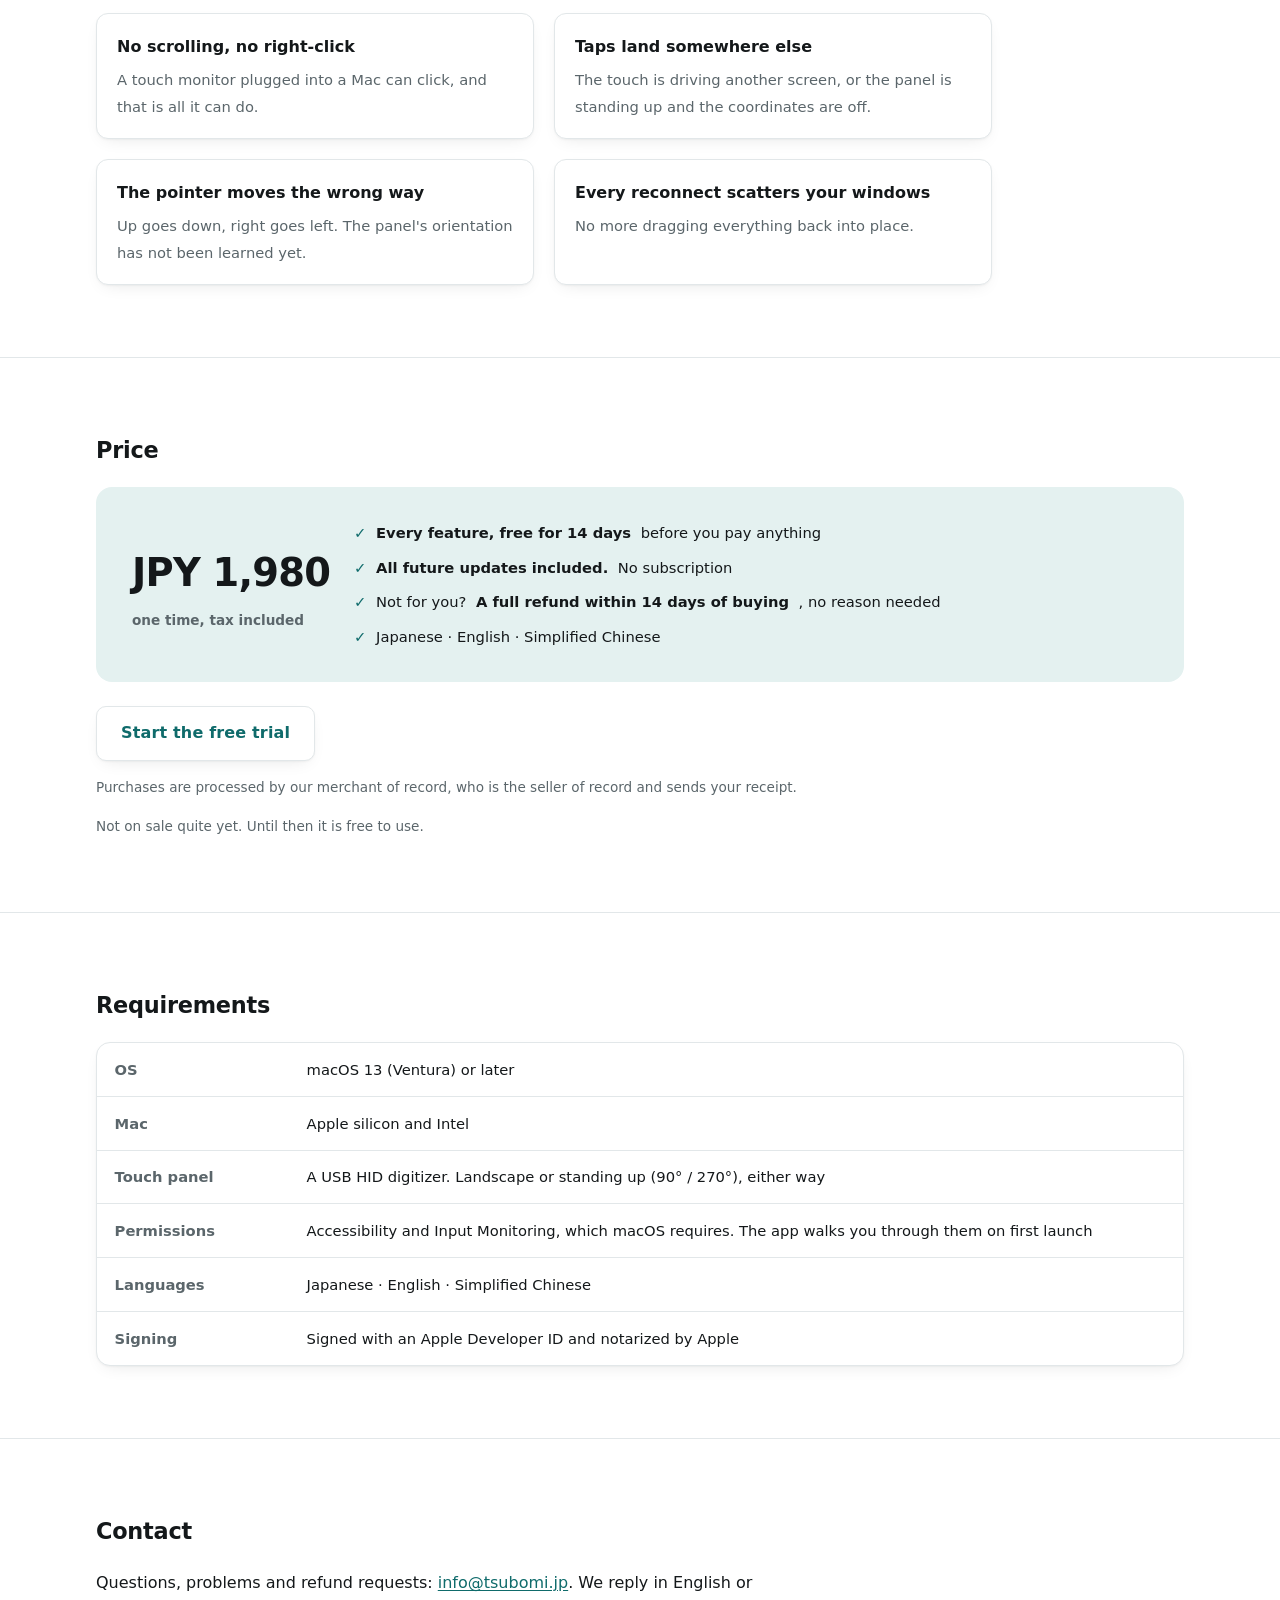
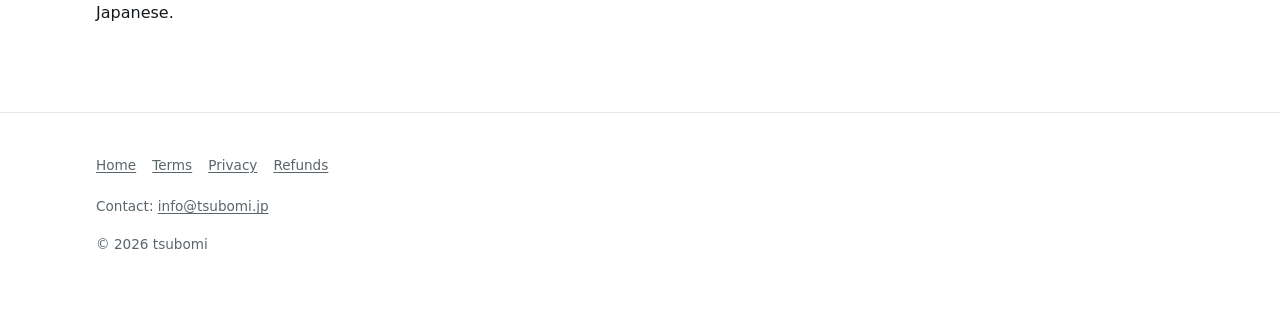
==== commit 99e5f300: "サイトを更新する" ====
--- a/docs/en/index.html
+++ b/docs/en/index.html
@@ -79,6 +79,7 @@
             <span class="offset"><span>off by this much</span></span>
             <span class="pointer"></span>
           </div>
+          <span class="stand"></span>
           <b>✗ Without correction</b>
         </div>
         <div class="case good">
@@ -86,6 +87,7 @@
             <span class="touch"></span>
             <span class="pointer"></span>
           </div>
+          <span class="stand"></span>
           <b>✓ TouchRotator</b>
         </div>
       </div></div>
@@ -145,18 +147,13 @@
       <div class="stage desks">
         <div class="desk">
           <p class="desk-label"><b>Unplug the monitor</b>and the windows are pushed onto the built-in display</p>
-          <div class="rig">
-            <div class="mon off"><span class="screen"></span></div>
-            <div class="lap"><span class="screen pile"><i></i><i></i><i></i></span></div>
-          </div>
+          <img src="../desk-before.svg" alt="The monitor unplugged: the windows are piled onto the laptop screen" width="640" height="250">
+          <p class="desk-legend"><span>External monitor</span><span>The Mac itself</span></p>
         </div>
         <p class="desk-arrow"><em>&darr;</em> plug it back in, and by itself</p>
         <div class="desk after">
           <p class="desk-label"><b>Layout restored</b>the same screen, the same size</p>
-          <div class="rig">
-            <div class="mon"><span class="screen"><i></i><i></i></span></div>
-            <div class="lap"><span class="screen"><i></i></span></div>
-          </div>
+          <img src="../desk-after.svg" alt="The monitor plugged back in: every window back on its own screen, at its own size" width="640" height="250">
         </div>
       </div>
       <figcaption>The external monitor on the left, the Mac's own screen on the right. Arrangements you use often can be saved as patterns.</figcaption>
--- a/docs/style.css
+++ b/docs/style.css
@@ -240,12 +240,18 @@
 /* Touch offset: the same panel with the correction off and on. */
 .compare { display: grid; grid-template-columns: 1fr 1fr; gap: 1rem; }
 .case { text-align: center; }
-.case b { display: block; margin-top: .6rem; font-size: .82rem; }
+.case .stand { display: block; width: 22%; height: 9px; margin: 0 auto; background: #cfd8da; }
+.case .stand::after {
+  content: ""; display: block; width: 300%; height: 6px; margin: 0 -100%;
+  border-radius: 3px; background: #cfd8da;
+}
+.case b { display: block; margin-top: .8rem; font-size: .82rem; }
 .case.bad b { color: var(--warn); }
 .case.good b { color: var(--accent); }
+/* Drawn as the monitor it is: a dark bezel, and a neck and foot below. */
 .panel {
-  position: relative; aspect-ratio: 3 / 4; border-radius: 8px;
-  border: 1px solid var(--rule); background: var(--ground);
+  position: relative; aspect-ratio: 3 / 4; border-radius: 10px;
+  border: 7px solid #2f3a3e; background: var(--ground);
   background-image: linear-gradient(var(--rule) 1px, transparent 1px),
                     linear-gradient(90deg, var(--rule) 1px, transparent 1px);
   background-size: 25% 25%;
@@ -342,100 +348,21 @@
 .pop-label { color: var(--muted); font-size: .68rem; }
 
 /* Window layout. The first drawing of this was two abstract rectangles and
-   nobody could tell what they were looking at. This one draws the desk:
-   the external monitor and the laptop, before and after. Unplugged, the
-   windows are piled on the small screen; restored, they are back where
-   they were. */
+   nobody could tell what they were looking at. It is a proper illustration
+   now — an external monitor on its stand and a laptop on its base, drawn in
+   docs/desk-*.svg — with the labels kept out here so every language can
+   write its own. */
 .desks { display: grid; gap: .9rem; }
 .desk-label { margin: 0 0 .55rem; font-size: .78rem; color: var(--muted); }
 .desk-label b { color: var(--ink); font-weight: 700; margin-right: .45rem; }
 .desk.after .desk-label b { color: var(--accent); }
-.desk-arrow {
-  margin: 0; text-align: center; font-size: .75rem; color: var(--muted);
-}
+.desk img { display: block; width: 100%; height: auto; }
+.desk-legend {
+  display: grid; grid-template-columns: 45% 55%;
+  margin: .35rem 0 0; font-size: .72rem; color: var(--muted); text-align: center;
+}
+.desk-arrow { margin: 0; text-align: center; font-size: .75rem; color: var(--muted); }
 .desk-arrow em { font-style: normal; color: var(--accent); font-weight: 700; }
-.rig { display: grid; grid-template-columns: 1.55fr 1fr; gap: 1rem; align-items: end; }
-.screen {
-  position: relative; display: block; overflow: hidden;
-  aspect-ratio: 16 / 10; border-radius: 6px;
-  border: 1px solid var(--rule); background: var(--ground);
-}
-/* A monitor stands on a neck; a laptop sits on a wider base. Two shapes is
-   all it takes to tell which screen is which. */
-.mon::after {
-  content: ""; display: block; width: 22%; height: 9px; margin: 0 auto;
-  background: var(--rule); border-radius: 0 0 3px 3px;
-}
-.lap { position: relative; }
-.lap::after {
-  content: ""; display: block; height: 6px; margin: 2px -7% 0;
-  background: var(--rule); border-radius: 0 0 7px 7px;
-}
-.mon.off .screen { background: var(--panel); border-style: dashed; }
-.screen i {
-  position: absolute; border-radius: 4px; overflow: hidden;
-  background: var(--accent-soft); border: 1px solid var(--accent);
-}
-/* Three lights on every little window, so the drawing reads as a desktop. */
-.screen i::before {
-  content: ""; position: absolute; left: 0; right: 0; top: 0; height: 7px;
-  background-color: rgba(127, 127, 127, .12);
-  background-image:
-    radial-gradient(circle 1.4px at 4px 3.5px, #ff5f57 98%, transparent 100%),
-    radial-gradient(circle 1.4px at 9px 3.5px, #febc2e 98%, transparent 100%),
-    radial-gradient(circle 1.4px at 14px 3.5px, #28c840 98%, transparent 100%);
-  background-repeat: no-repeat;
-}
-/* The windows are not blank rectangles. Each is drawn as the kind of window
-   it is — a browser, a list, an editor — so the same three can be followed
-   from the pile back to their own screens. Shapes only: nobody's logo, and
-   nothing that pretends to be a real product. */
-.screen i::after {
-  content: ""; position: absolute; left: 7%; right: 7%; top: 18%; bottom: 8%;
-  background-repeat: no-repeat;
-}
-/* A browser: address bar, a picture, a few lines of text. */
-.mon .screen i:nth-child(1)::after,
-.screen.pile i:nth-child(1)::after {
-  background-image:
-    linear-gradient(var(--rule), var(--rule)),
-    linear-gradient(var(--accent-soft), var(--accent-soft)),
-    linear-gradient(var(--rule), var(--rule)),
-    linear-gradient(var(--rule), var(--rule)),
-    linear-gradient(var(--rule), var(--rule));
-  background-size: 84% 6px, 100% 40%, 88% 4px, 66% 4px, 78% 4px;
-  background-position: 0 0, 0 30%, 0 76%, 0 88%, 0 100%;
-}
-/* A list — mail, notes, a chat. */
-.mon .screen i:nth-child(2)::after,
-.screen.pile i:nth-child(2)::after {
-  background-image:
-    linear-gradient(var(--rule), var(--rule)),
-    repeating-linear-gradient(var(--rule) 0 5px, transparent 5px 15px);
-  background-size: 58% 6px, 100% 74%;
-  background-position: 0 0, 0 100%;
-}
-/* An editor: short lines, some of them highlighted. */
-.lap .screen i:nth-child(1)::after,
-.screen.pile i:nth-child(3)::after {
-  background-image:
-    linear-gradient(var(--accent-soft), var(--accent-soft)),
-    linear-gradient(var(--rule), var(--rule)),
-    linear-gradient(var(--accent-soft), var(--accent-soft)),
-    linear-gradient(var(--rule), var(--rule)),
-    linear-gradient(var(--rule), var(--rule));
-  background-size: 42% 5px, 64% 5px, 30% 5px, 76% 5px, 52% 5px;
-  background-position: 0 4%, 8% 28%, 8% 52%, 0 76%, 8% 100%;
-}
-.mon .screen i:nth-child(1) { left: 5%; top: 10%; width: 51%; height: 78%; }
-.mon .screen i:nth-child(2) { left: 60%; top: 10%; width: 35%; height: 78%; }
-.lap .screen i:nth-child(1) { left: 8%; top: 12%; width: 84%; height: 74%; }
-/* Everything herded onto the built-in display: too big for it, and on top
-   of each other. */
-.screen.pile i { border-color: var(--warn); background: transparent; }
-.screen.pile i:nth-child(1) { left: -2%; top: 18%; width: 78%; height: 74%; }
-.screen.pile i:nth-child(2) { left: 12%; top: 8%; width: 78%; height: 74%; }
-.screen.pile i:nth-child(3) { left: 26%; top: 26%; width: 78%; height: 74%; }
 
 /* Price — the number, then what it buys, in a card that looks like the
    thing you are about to press. */
@@ -507,11 +434,9 @@
    after the panel it sits in. */
 .js .reveal.in .pop { animation: popin .5s cubic-bezier(.2, .8, .25, 1) both; }
 .js .reveal.in .sw::after { animation: knob .45s .35s cubic-bezier(.2, .8, .25, 1) both; }
-/* The restored windows drop into place, one after another. */
-.js .reveal.in .desk.after .screen i { animation: settle .5s cubic-bezier(.2, .8, .25, 1) both; }
-.js .reveal.in .desk.after .mon .screen i:nth-child(1) { animation-delay: .15s; }
-.js .reveal.in .desk.after .mon .screen i:nth-child(2) { animation-delay: .27s; }
-.js .reveal.in .desk.after .lap .screen i { animation-delay: .39s; }
+/* The restored desk arrives a moment after the one above it, so the two
+   read as before and after rather than as one picture. */
+.js .reveal.in .desk.after { animation: settle .6s .25s cubic-bezier(.2, .8, .25, 1) both; }
 
 @media (prefers-reduced-motion: reduce) {
   html { scroll-behavior: auto; }
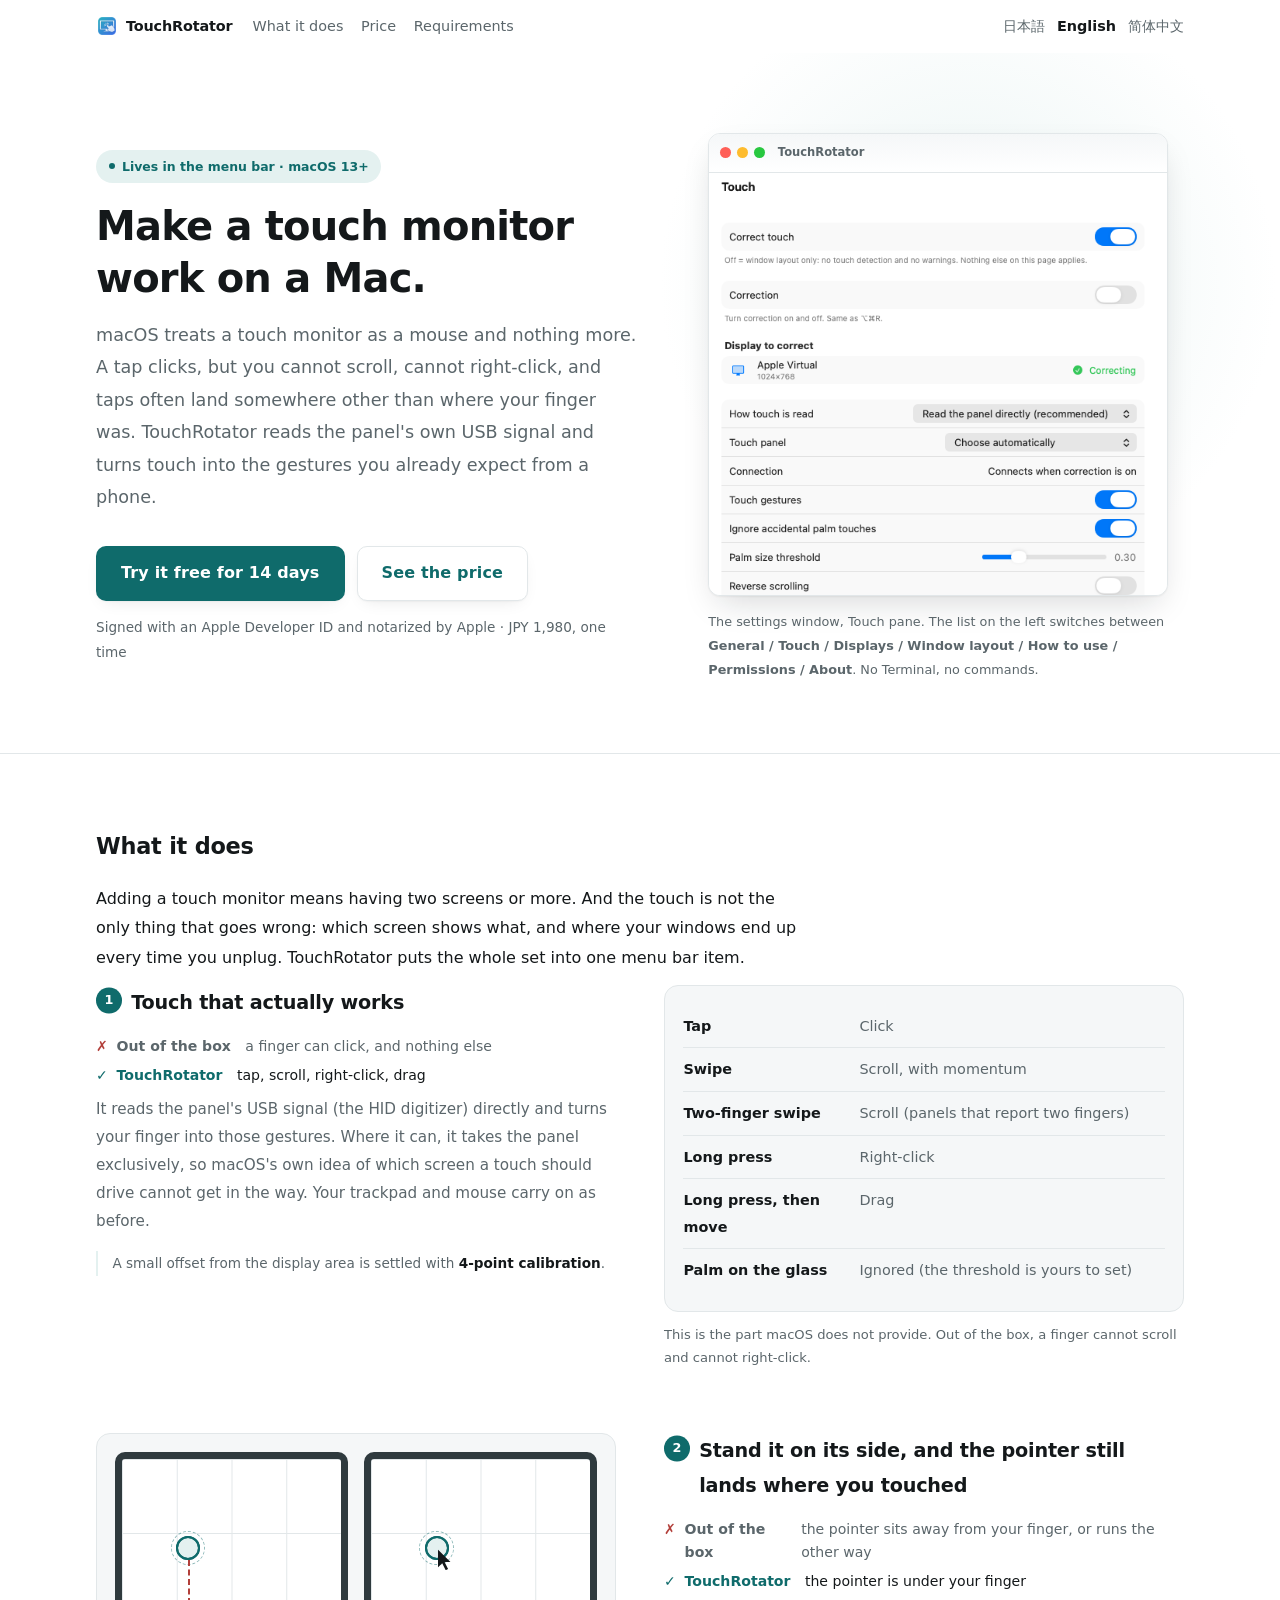
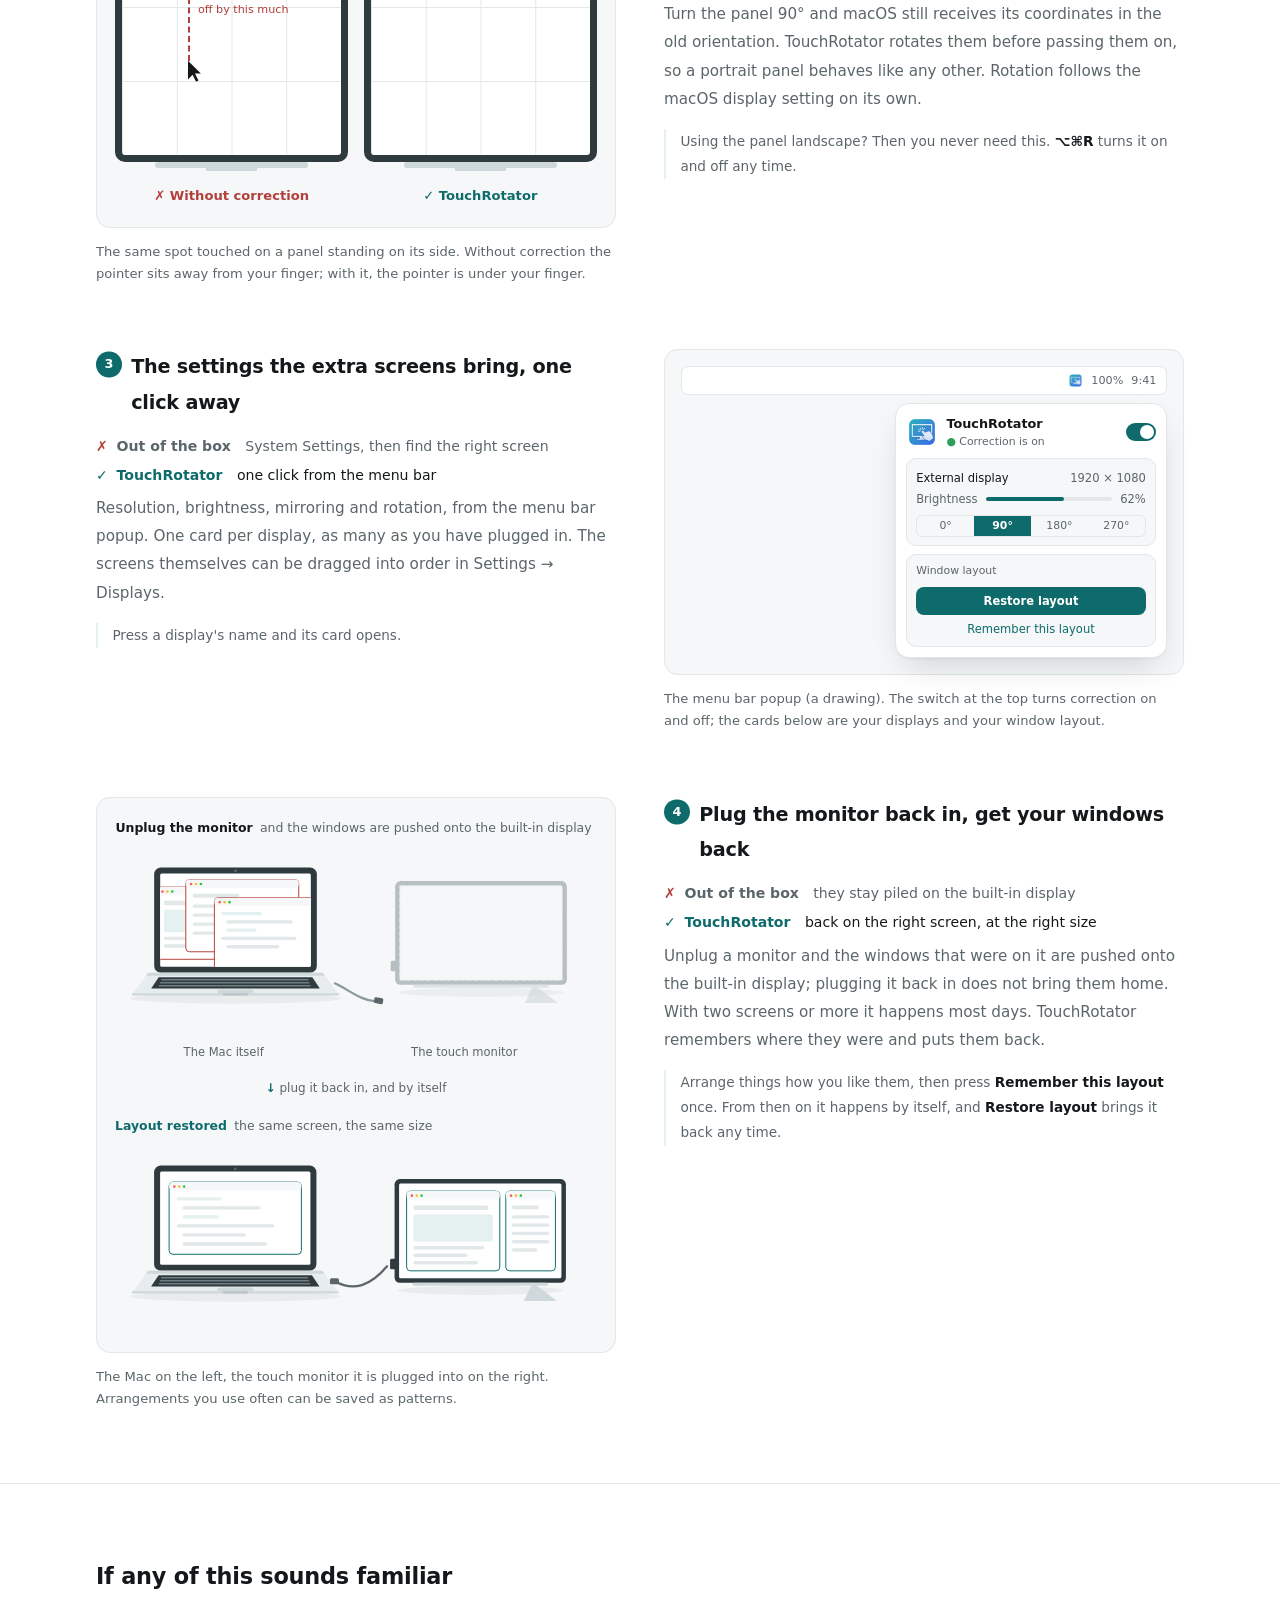
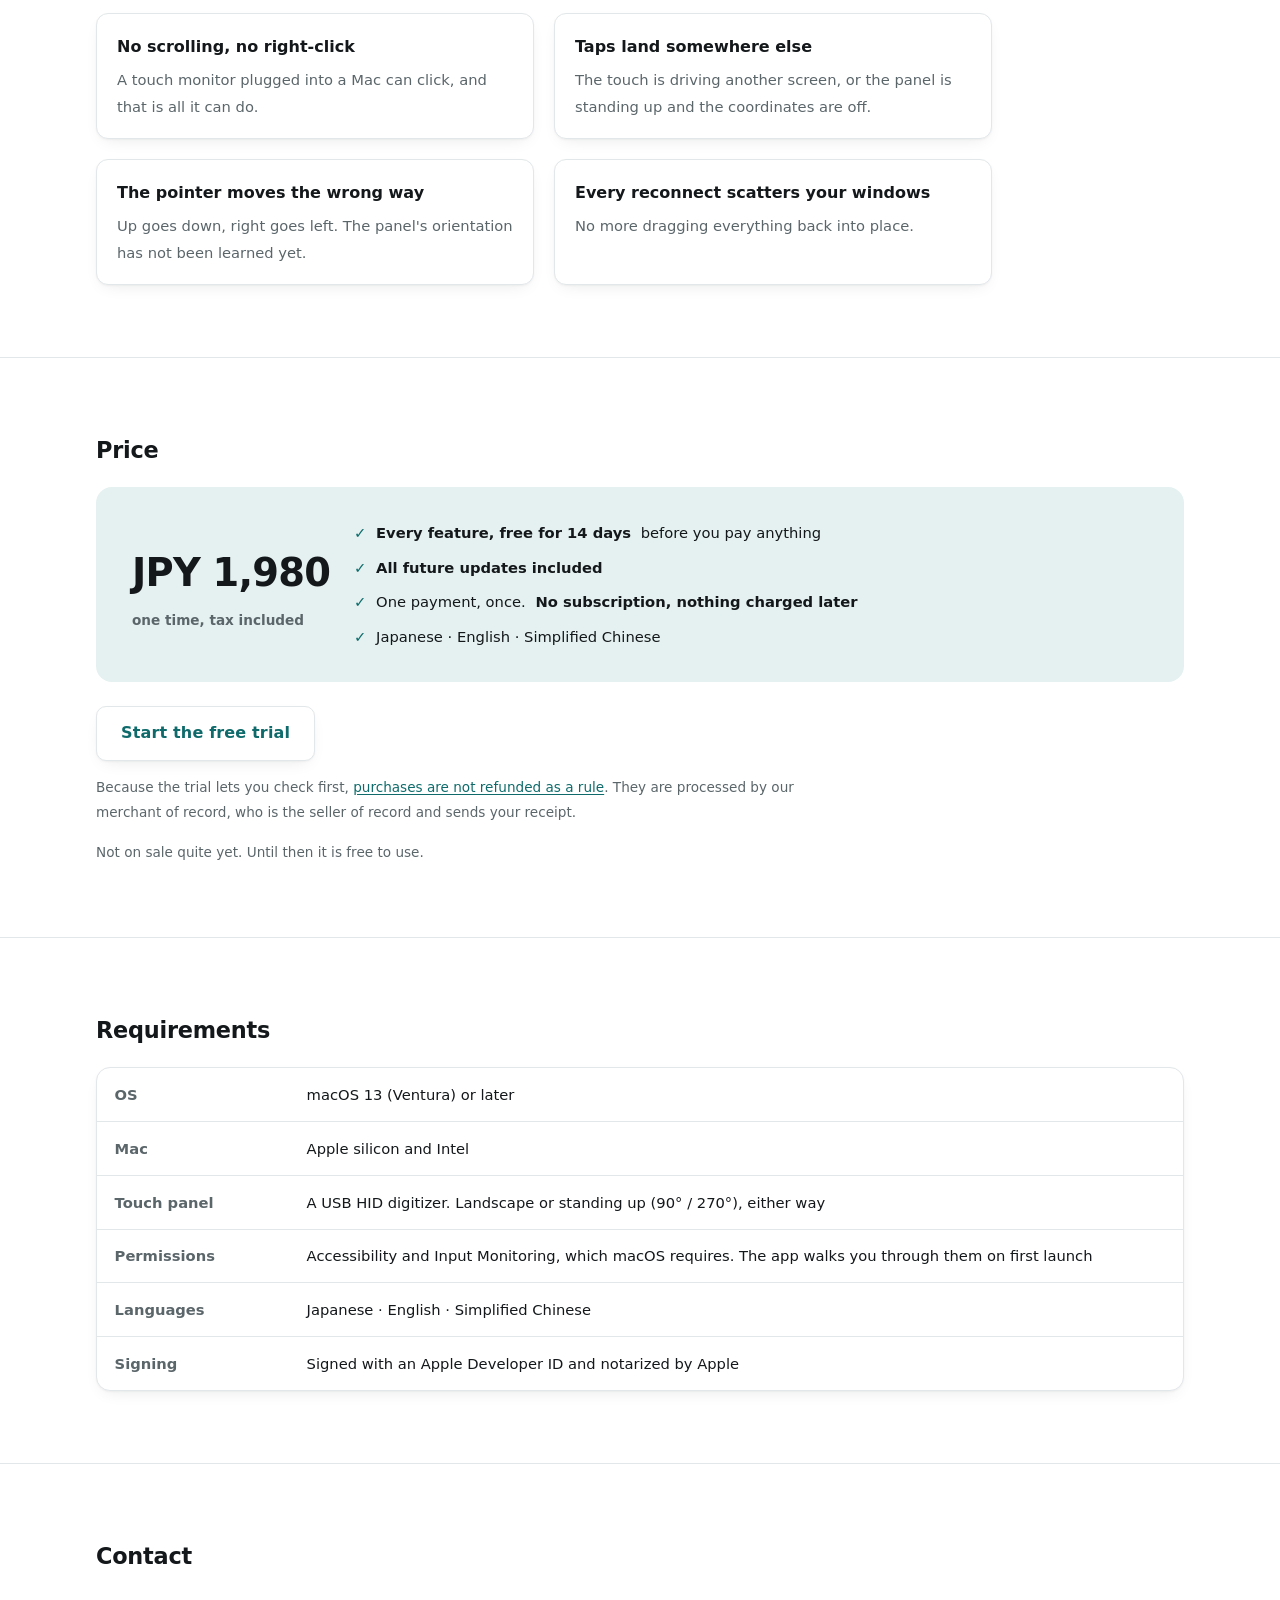
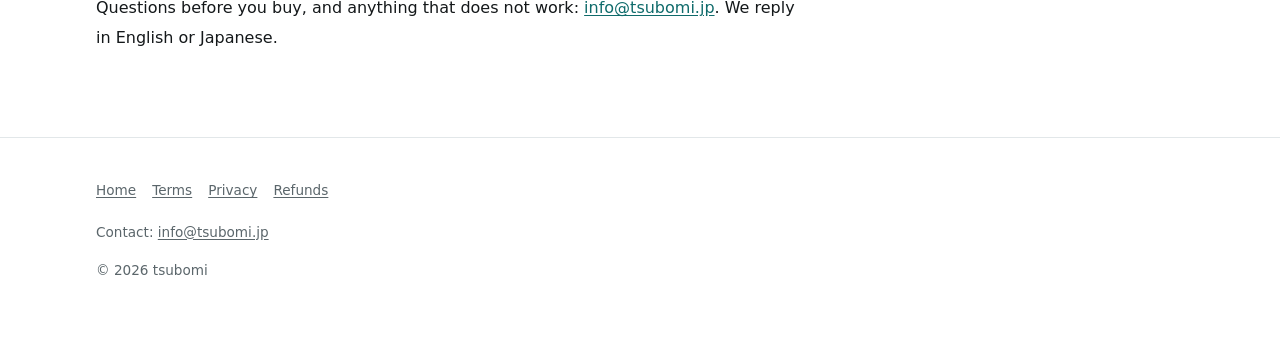
==== commit 0118b621: "サイトを更新する" ====
--- a/docs/en/index.html
+++ b/docs/en/index.html
@@ -147,16 +147,16 @@
       <div class="stage desks">
         <div class="desk">
           <p class="desk-label"><b>Unplug the monitor</b>and the windows are pushed onto the built-in display</p>
-          <img src="../desk-before.svg" alt="The monitor unplugged: the windows are piled onto the laptop screen" width="640" height="250">
-          <p class="desk-legend"><span>External monitor</span><span>The Mac itself</span></p>
+          <img src="../desk-before.svg" alt="The cable pulled out: the monitor is dark and the windows are piled onto the laptop screen" width="640" height="250">
+          <p class="desk-legend"><span>The Mac itself</span><span>The touch monitor</span></p>
         </div>
         <p class="desk-arrow"><em>&darr;</em> plug it back in, and by itself</p>
         <div class="desk after">
           <p class="desk-label"><b>Layout restored</b>the same screen, the same size</p>
-          <img src="../desk-after.svg" alt="The monitor plugged back in: every window back on its own screen, at its own size" width="640" height="250">
-        </div>
-      </div>
-      <figcaption>The external monitor on the left, the Mac's own screen on the right. Arrangements you use often can be saved as patterns.</figcaption>
+          <img src="../desk-after.svg" alt="The cable plugged back in: every window back on its own screen, at its own size" width="640" height="250">
+        </div>
+      </div>
+      <figcaption>The Mac on the left, the touch monitor it is plugged into on the right. Arrangements you use often can be saved as patterns.</figcaption>
     </figure>
   </div>
 </div></section>
@@ -189,8 +189,8 @@
     <p class="amount">JPY 1,980 <small>one time, tax included</small></p>
     <ul class="price-list">
       <li><strong>Every feature, free for 14 days</strong> before you pay anything</li>
-      <li><strong>All future updates included.</strong> No subscription</li>
-      <li>Not for you? <strong>A full refund within 14 days of buying</strong>, no reason needed</li>
+      <li><strong>All future updates included</strong></li>
+      <li>One payment, once. <strong>No subscription, nothing charged later</strong></li>
       <li>Japanese &middot; English &middot; Simplified Chinese</li>
     </ul>
   </div>
@@ -198,7 +198,7 @@
     <button class="button" data-buy hidden>Buy for JPY 1,980</button>
     <a class="button ghost" href="https://github.com/shusuke-dev/touchrotator-releases/releases/latest">Start the free trial</a>
   </div>
-  <p class="note">Purchases are processed by our merchant of record, who is the seller of record and sends your receipt.</p>
+  <p class="note">Because the trial lets you check first, <a href="refund.html">purchases are not refunded as a rule</a>. They are processed by our merchant of record, who is the seller of record and sends your receipt.</p>
   <p class="note" data-not-yet>Not on sale quite yet. Until then it is free to use.</p>
 </div></section>
 
@@ -216,7 +216,7 @@
 
 <section><div class="wrap">
   <h2>Contact</h2>
-  <p>Questions, problems and refund requests: <a href="mailto:info@tsubomi.jp">info@tsubomi.jp</a>. We reply in English or Japanese.</p>
+  <p>Questions before you buy, and anything that does not work: <a href="mailto:info@tsubomi.jp">info@tsubomi.jp</a>. We reply in English or Japanese.</p>
 </div></section>
 
 <footer><div class="wrap">
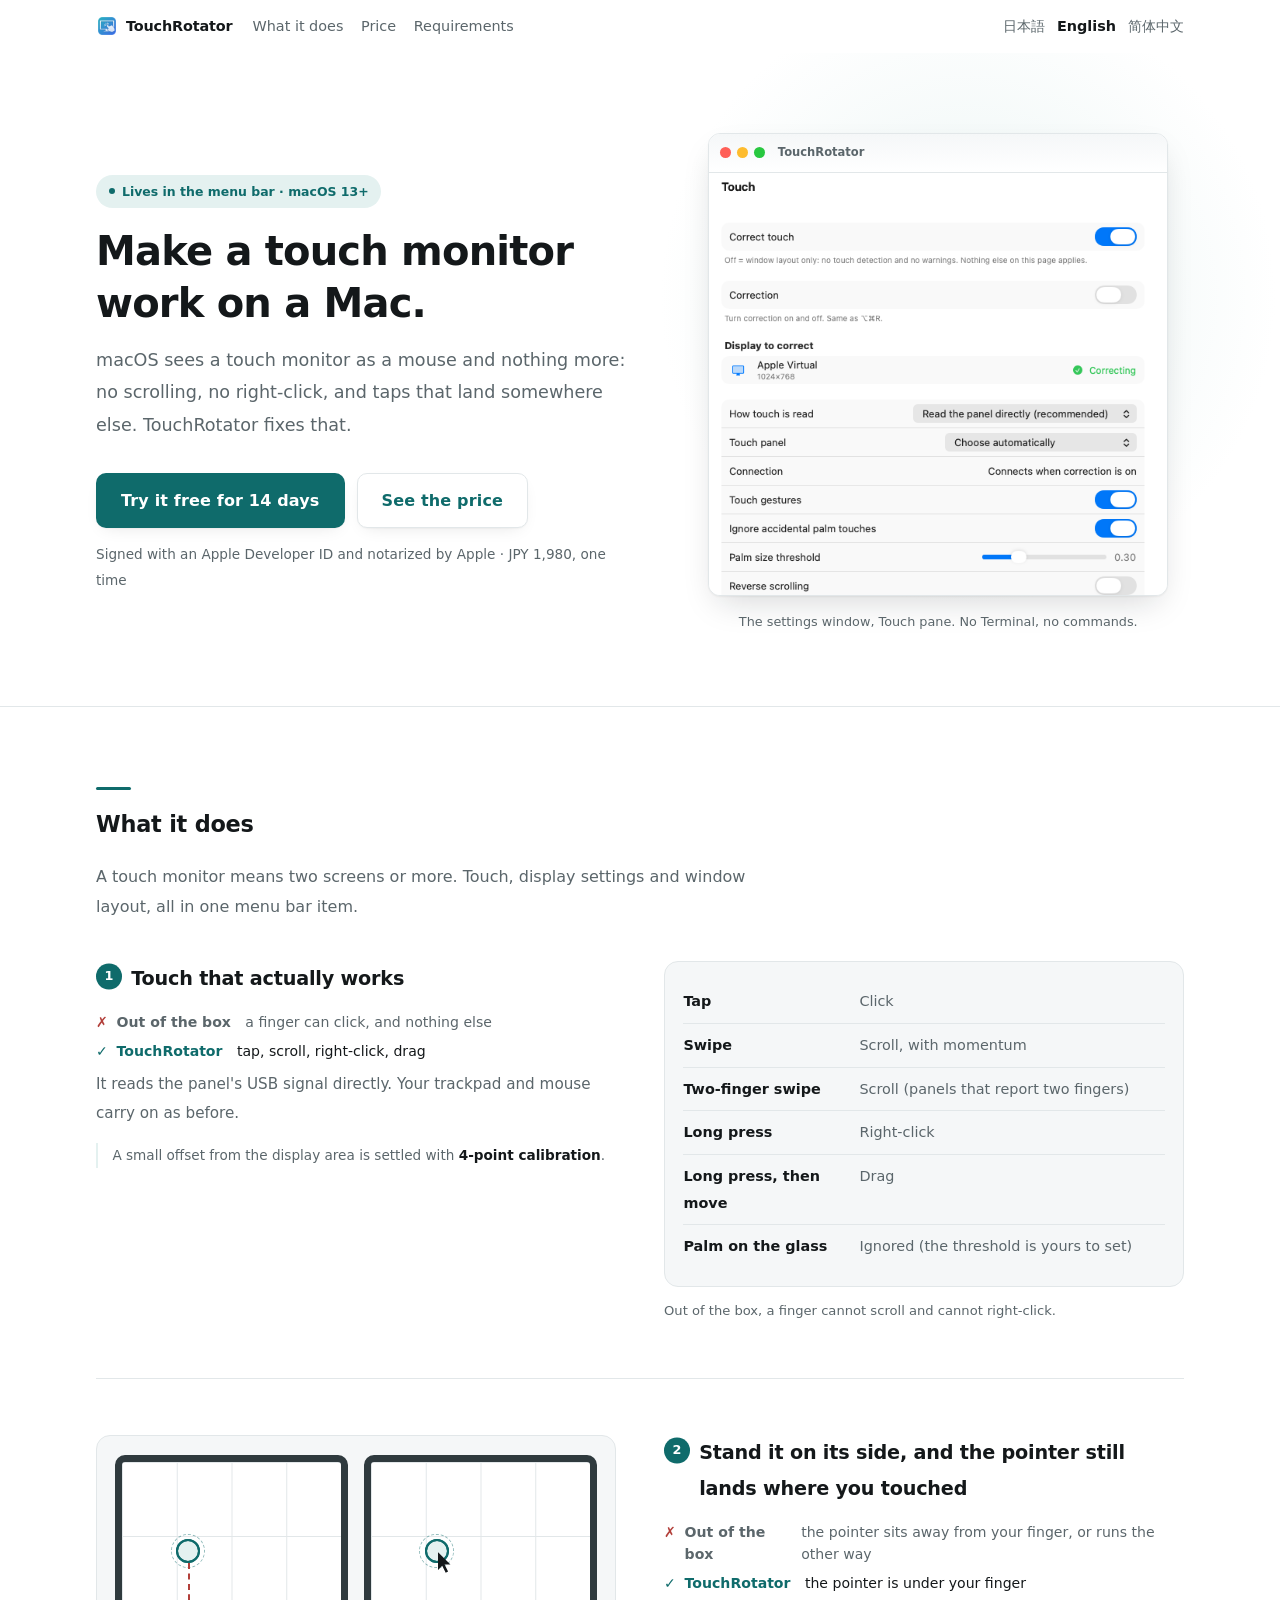
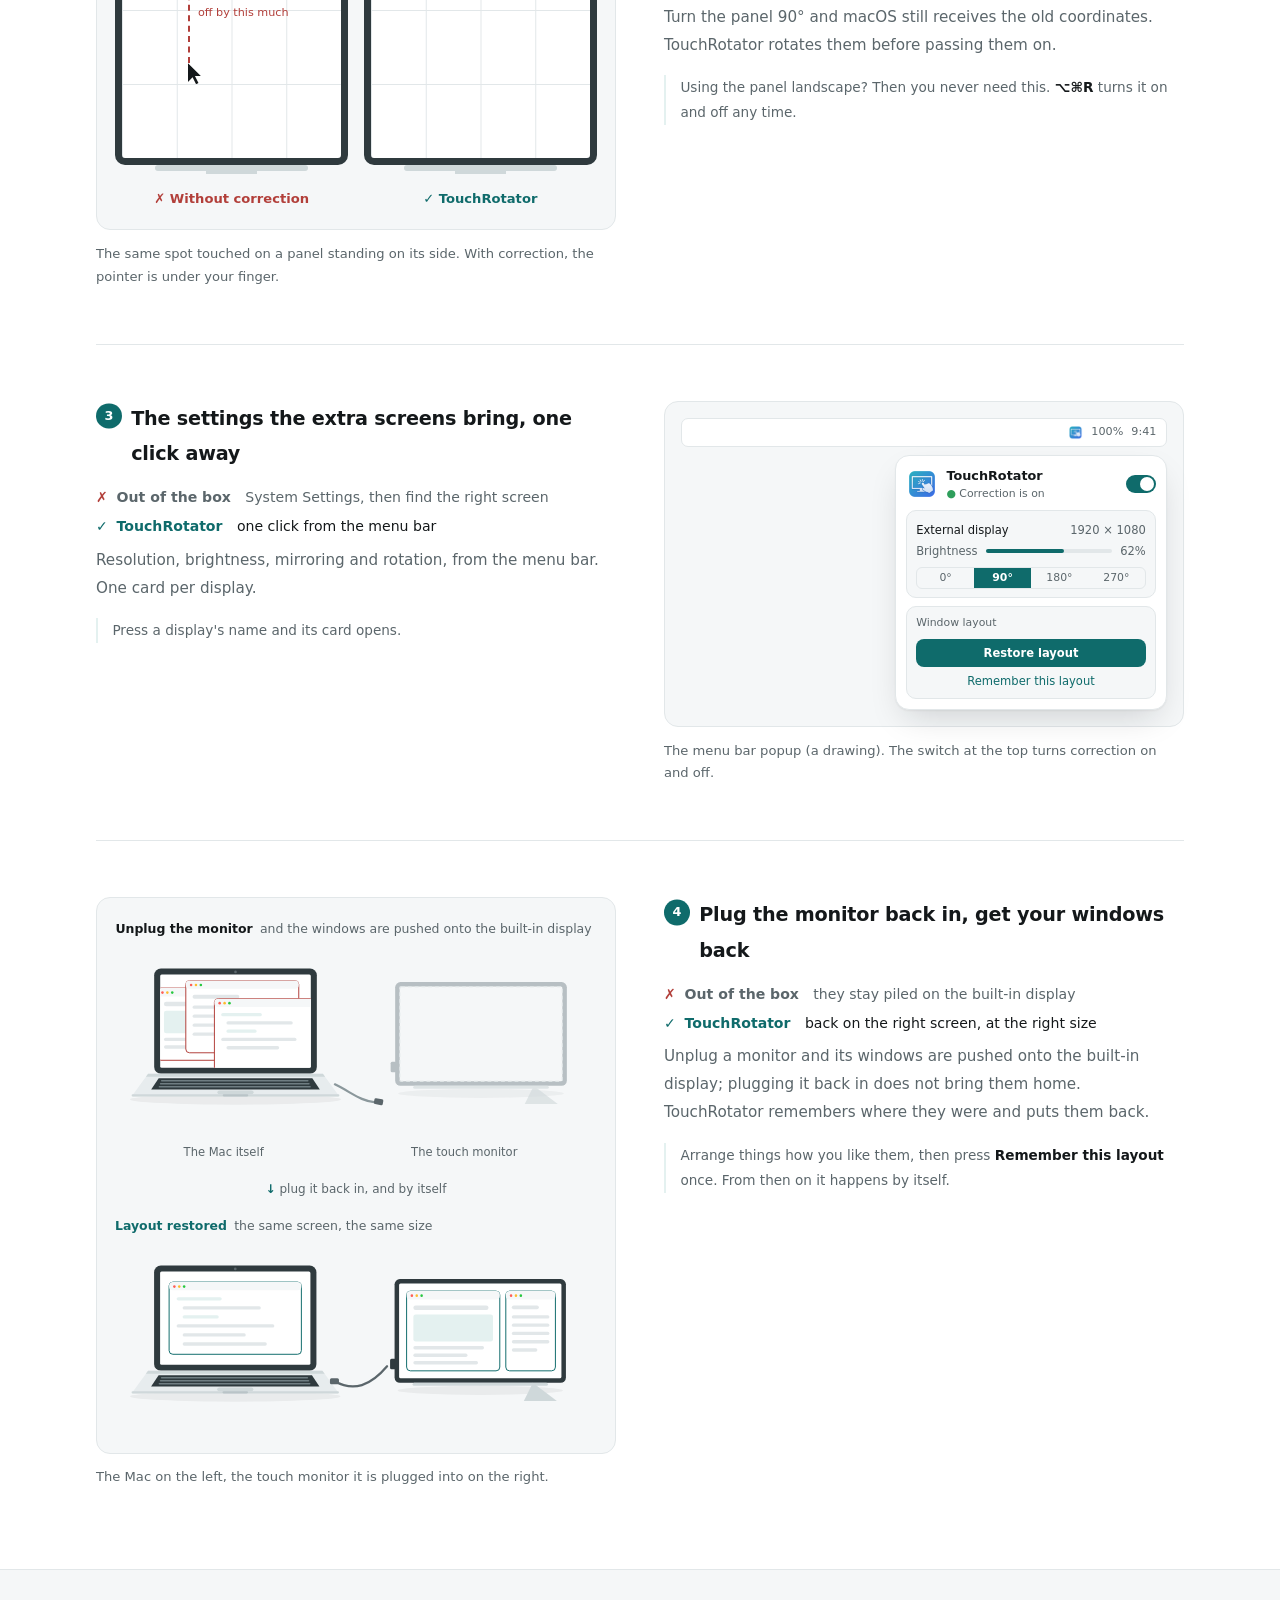
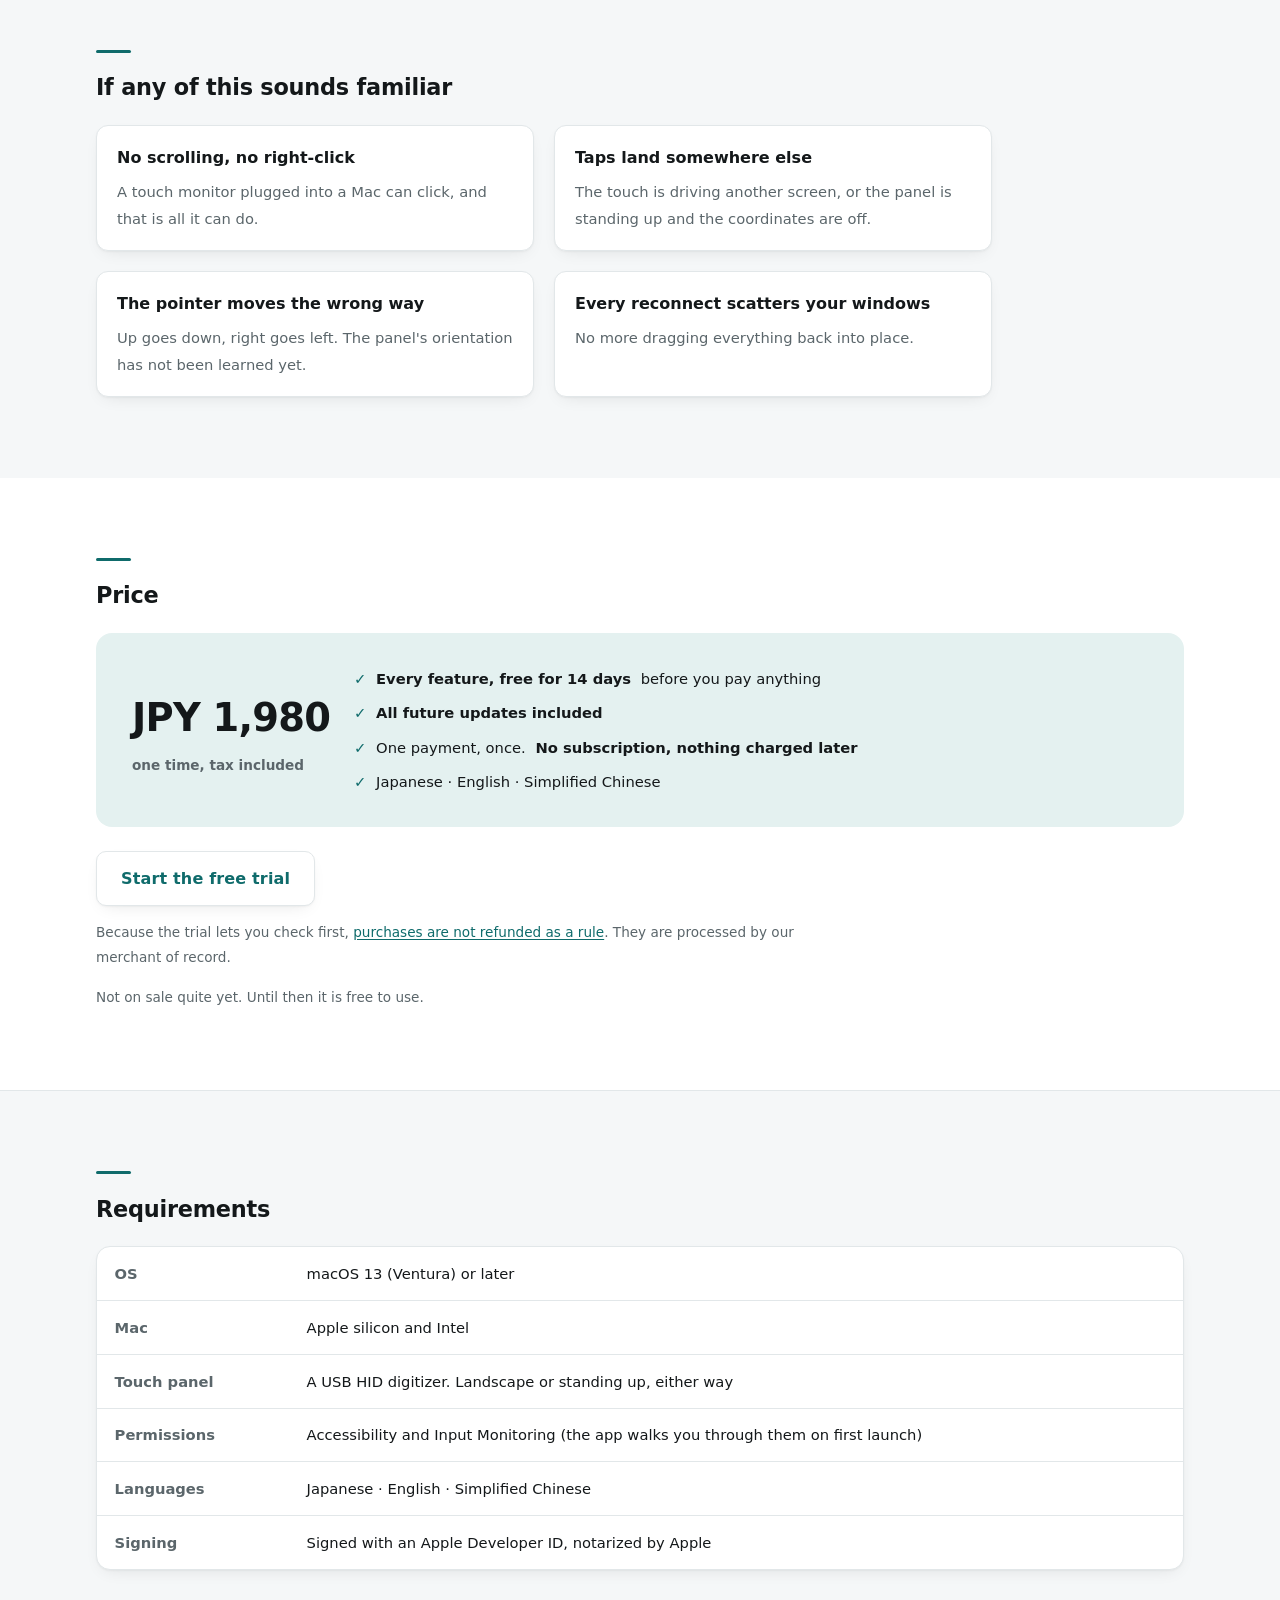
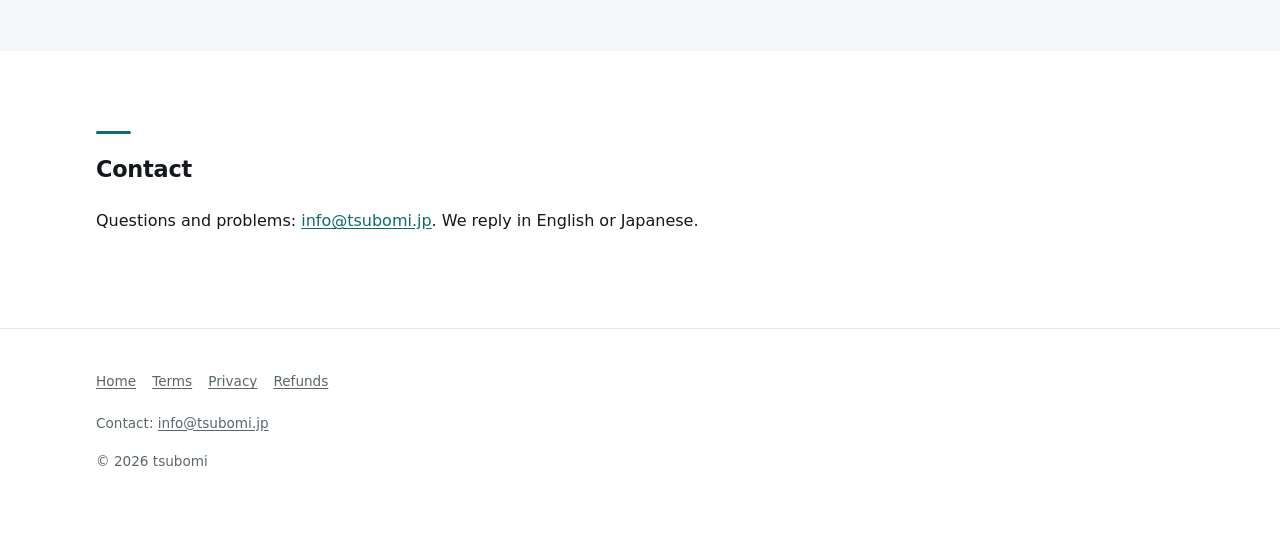
==== commit 2963aa14: "サイトを更新する" ====
--- a/docs/en/index.html
+++ b/docs/en/index.html
@@ -18,7 +18,7 @@
   <div>
     <p class="eyebrow"><i></i>Lives in the menu bar &middot; macOS 13+</p>
     <h1>Make a touch monitor work on a Mac.</h1>
-    <p class="tagline">macOS treats a touch monitor as a mouse and nothing more. A tap clicks, but you cannot scroll, cannot right-click, and taps often land somewhere other than where your finger was. TouchRotator reads the panel's own USB signal and turns touch into the gestures you already expect from a phone.</p>
+    <p class="tagline">macOS sees a touch monitor as a mouse and nothing more: no scrolling, no right-click, and taps that land somewhere else. TouchRotator fixes that.</p>
     <div class="cta">
       <a class="button" href="https://github.com/shusuke-dev/touchrotator-releases/releases/latest">Try it free for 14 days</a>
       <a class="button ghost" href="#price">See the price</a>
@@ -30,13 +30,13 @@
       <div class="macwin-bar"><i></i><i></i><i></i><span>TouchRotator</span></div>
       <img class="shot" src="../screenshot-en.png" alt="The TouchRotator settings window, Touch pane" width="590" height="544">
     </div>
-    <figcaption>The settings window, Touch pane. The list on the left switches between <strong>General / Touch / Displays / Window layout / How to use / Permissions / About</strong>. No Terminal, no commands.</figcaption>
+    <figcaption>The settings window, Touch pane. No Terminal, no commands.</figcaption>
   </figure>
 </div></div>
 
 <section id="features"><div class="wrap">
   <h2>What it does</h2>
-  <p>Adding a touch monitor means having two screens or more. And the touch is not the only thing that goes wrong: which screen shows what, and where your windows end up every time you unplug. TouchRotator puts the whole set into one menu bar item.</p>
+  <p class="lede">A touch monitor means two screens or more. Touch, display settings and window layout, all in one menu bar item.</p>
 
   <div class="showcase reveal">
     <div class="showcase-text">
@@ -45,7 +45,7 @@
         <div class="before"><b>Out of the box</b>a finger can click, and nothing else</div>
         <div class="after"><b>TouchRotator</b>tap, scroll, right-click, drag</div>
       </div>
-      <p>It reads the panel's USB signal (the HID digitizer) directly and turns your finger into those gestures. Where it can, it takes the panel exclusively, so macOS's own idea of which screen a touch should drive cannot get in the way. Your trackpad and mouse carry on as before.</p>
+      <p>It reads the panel's USB signal directly. Your trackpad and mouse carry on as before.</p>
       <p class="step">A small offset from the display area is settled with <b>4-point calibration</b>.</p>
     </div>
     <figure class="fig">
@@ -57,7 +57,7 @@
         <div><b>Long press, then move</b><span>Drag</span></div>
         <div><b>Palm on the glass</b><span>Ignored (the threshold is yours to set)</span></div>
       </div></div>
-      <figcaption>This is the part macOS does not provide. Out of the box, a finger cannot scroll and cannot right-click.</figcaption>
+      <figcaption>Out of the box, a finger cannot scroll and cannot right-click.</figcaption>
     </figure>
   </div>
 
@@ -68,7 +68,7 @@
         <div class="before"><b>Out of the box</b>the pointer sits away from your finger, or runs the other way</div>
         <div class="after"><b>TouchRotator</b>the pointer is under your finger</div>
       </div>
-      <p>Turn the panel 90&deg; and macOS still receives its coordinates in the old orientation. TouchRotator rotates them before passing them on, so a portrait panel behaves like any other. Rotation follows the macOS display setting on its own.</p>
+      <p>Turn the panel 90&deg; and macOS still receives the old coordinates. TouchRotator rotates them before passing them on.</p>
       <p class="step">Using the panel landscape? Then you never need this. <b>⌥⌘R</b> turns it on and off any time.</p>
     </div>
     <figure class="fig">
@@ -91,7 +91,7 @@
           <b>✓ TouchRotator</b>
         </div>
       </div></div>
-      <figcaption>The same spot touched on a panel standing on its side. Without correction the pointer sits away from your finger; with it, the pointer is under your finger.</figcaption>
+      <figcaption>The same spot touched on a panel standing on its side. With correction, the pointer is under your finger.</figcaption>
     </figure>
   </div>
 
@@ -102,7 +102,7 @@
         <div class="before"><b>Out of the box</b>System Settings, then find the right screen</div>
         <div class="after"><b>TouchRotator</b>one click from the menu bar</div>
       </div>
-      <p>Resolution, brightness, mirroring and rotation, from the menu bar popup. One card per display, as many as you have plugged in. The screens themselves can be dragged into order in Settings &rarr; Displays.</p>
+      <p>Resolution, brightness, mirroring and rotation, from the menu bar. One card per display.</p>
       <p class="step">Press a display's name and its card opens.</p>
     </div>
     <figure class="fig">
@@ -129,7 +129,7 @@
           </div>
         </div>
       </div>
-      <figcaption>The menu bar popup (a drawing). The switch at the top turns correction on and off; the cards below are your displays and your window layout.</figcaption>
+      <figcaption>The menu bar popup (a drawing). The switch at the top turns correction on and off.</figcaption>
     </figure>
   </div>
 
@@ -140,8 +140,8 @@
         <div class="before"><b>Out of the box</b>they stay piled on the built-in display</div>
         <div class="after"><b>TouchRotator</b>back on the right screen, at the right size</div>
       </div>
-      <p>Unplug a monitor and the windows that were on it are pushed onto the built-in display; plugging it back in does not bring them home. With two screens or more it happens most days. TouchRotator remembers where they were and puts them back.</p>
-      <p class="step">Arrange things how you like them, then press <b>Remember this layout</b> once. From then on it happens by itself, and <b>Restore layout</b> brings it back any time.</p>
+      <p>Unplug a monitor and its windows are pushed onto the built-in display; plugging it back in does not bring them home. TouchRotator remembers where they were and puts them back.</p>
+      <p class="step">Arrange things how you like them, then press <b>Remember this layout</b> once. From then on it happens by itself.</p>
     </div>
     <figure class="fig">
       <div class="stage desks">
@@ -156,7 +156,7 @@
           <img src="../desk-after.svg" alt="The cable plugged back in: every window back on its own screen, at its own size" width="640" height="250">
         </div>
       </div>
-      <figcaption>The Mac on the left, the touch monitor it is plugged into on the right. Arrangements you use often can be saved as patterns.</figcaption>
+      <figcaption>The Mac on the left, the touch monitor it is plugged into on the right.</figcaption>
     </figure>
   </div>
 </div></section>
@@ -198,7 +198,7 @@
     <button class="button" data-buy hidden>Buy for JPY 1,980</button>
     <a class="button ghost" href="https://github.com/shusuke-dev/touchrotator-releases/releases/latest">Start the free trial</a>
   </div>
-  <p class="note">Because the trial lets you check first, <a href="refund.html">purchases are not refunded as a rule</a>. They are processed by our merchant of record, who is the seller of record and sends your receipt.</p>
+  <p class="note">Because the trial lets you check first, <a href="refund.html">purchases are not refunded as a rule</a>. They are processed by our merchant of record.</p>
   <p class="note" data-not-yet>Not on sale quite yet. Until then it is free to use.</p>
 </div></section>
 
@@ -207,16 +207,16 @@
   <div class="scroller reveal"><table>
     <tr><th>OS</th><td>macOS 13 (Ventura) or later</td></tr>
     <tr><th>Mac</th><td>Apple silicon and Intel</td></tr>
-    <tr><th>Touch panel</th><td>A USB HID digitizer. Landscape or standing up (90&deg; / 270&deg;), either way</td></tr>
-    <tr><th>Permissions</th><td>Accessibility and Input Monitoring, which macOS requires. The app walks you through them on first launch</td></tr>
+    <tr><th>Touch panel</th><td>A USB HID digitizer. Landscape or standing up, either way</td></tr>
+    <tr><th>Permissions</th><td>Accessibility and Input Monitoring (the app walks you through them on first launch)</td></tr>
     <tr><th>Languages</th><td>Japanese &middot; English &middot; Simplified Chinese</td></tr>
-    <tr><th>Signing</th><td>Signed with an Apple Developer ID and notarized by Apple</td></tr>
+    <tr><th>Signing</th><td>Signed with an Apple Developer ID, notarized by Apple</td></tr>
   </table></div>
 </div></section>
 
 <section><div class="wrap">
   <h2>Contact</h2>
-  <p>Questions before you buy, and anything that does not work: <a href="mailto:info@tsubomi.jp">info@tsubomi.jp</a>. We reply in English or Japanese.</p>
+  <p>Questions and problems: <a href="mailto:info@tsubomi.jp">info@tsubomi.jp</a>. We reply in English or Japanese.</p>
 </div></section>
 
 <footer><div class="wrap">
--- a/docs/style.css
+++ b/docs/style.css
@@ -180,9 +180,25 @@
 .shot-figure figcaption { max-width: 460px; margin-top: .9rem; font-size: .8rem; color: var(--muted); }
 @media (max-width: 60rem) { .shot-figure { margin-top: 1rem; } }
 
+/* Sections. Every other one sits on a band of colour, so where one topic
+   ends and the next begins is visible from across the room rather than
+   only on the hairline between them. */
 section { padding: 3.5rem 0; border-bottom: 1px solid var(--rule); }
-@media (min-width: 60rem) { section { padding: 4.5rem 0; } }
-h2 { font-size: 1.4rem; margin: 0 0 1rem; letter-spacing: -.01em; text-wrap: balance; }
+@media (min-width: 60rem) { section { padding: 5rem 0; } }
+body > section:nth-of-type(even) { background: var(--panel); border-bottom-color: transparent; }
+/* A short accent rule over each heading — the mark that says a new section
+   starts here. */
+h2 {
+  position: relative; padding-top: 1.1rem;
+  font-size: 1.4rem; margin: 0 0 1rem; letter-spacing: -.01em; text-wrap: balance;
+}
+h2::before {
+  content: ""; position: absolute; top: 0; left: 0;
+  width: 2.2rem; height: 3px; border-radius: 2px; background: var(--accent);
+}
+/* The one line under a section heading. Short by design: everything else
+   belongs to the feature it describes. */
+.lede { margin: 0 0 2.5rem; color: var(--muted); font-size: 1rem; }
 h3 { font-size: 1rem; margin: 2rem 0 .3rem; }
 p { margin: .8rem 0; }
 ul, ol { padding-left: 1.3rem; margin: .8rem 0; }
@@ -205,7 +221,11 @@
 /* A feature and the picture of it, side by side; every other one flipped so
    the page alternates instead of marching down one edge. */
 .showcase { display: grid; gap: 1.75rem; align-items: start; }
-.showcase + .showcase { margin-top: 4rem; }
+/* One rule between features. Four of them ran together as a single wall of
+   text without it. */
+.showcase + .showcase {
+  margin-top: 3.5rem; padding-top: 3.5rem; border-top: 1px solid var(--rule);
+}
 .showcase-text { max-width: var(--measure); }
 .showcase-text h3 {
   display: flex; align-items: baseline; gap: .6rem;
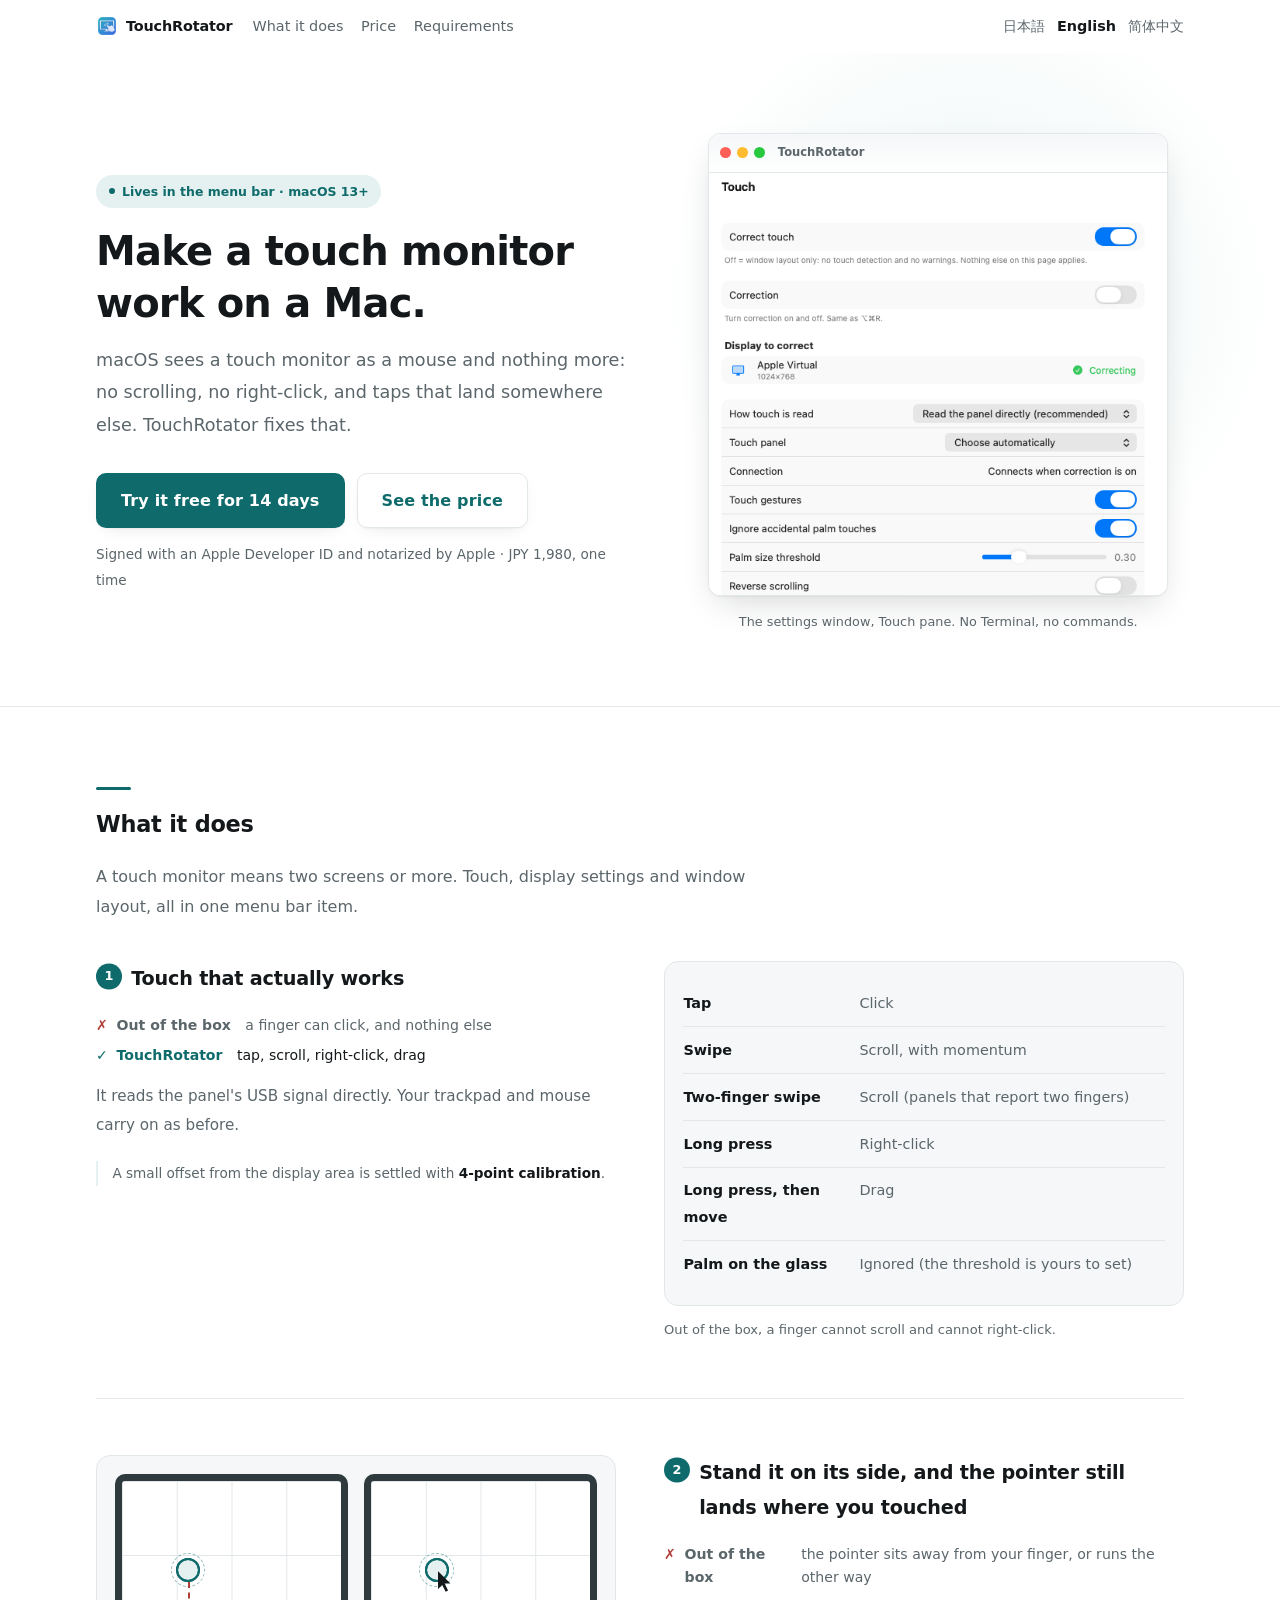
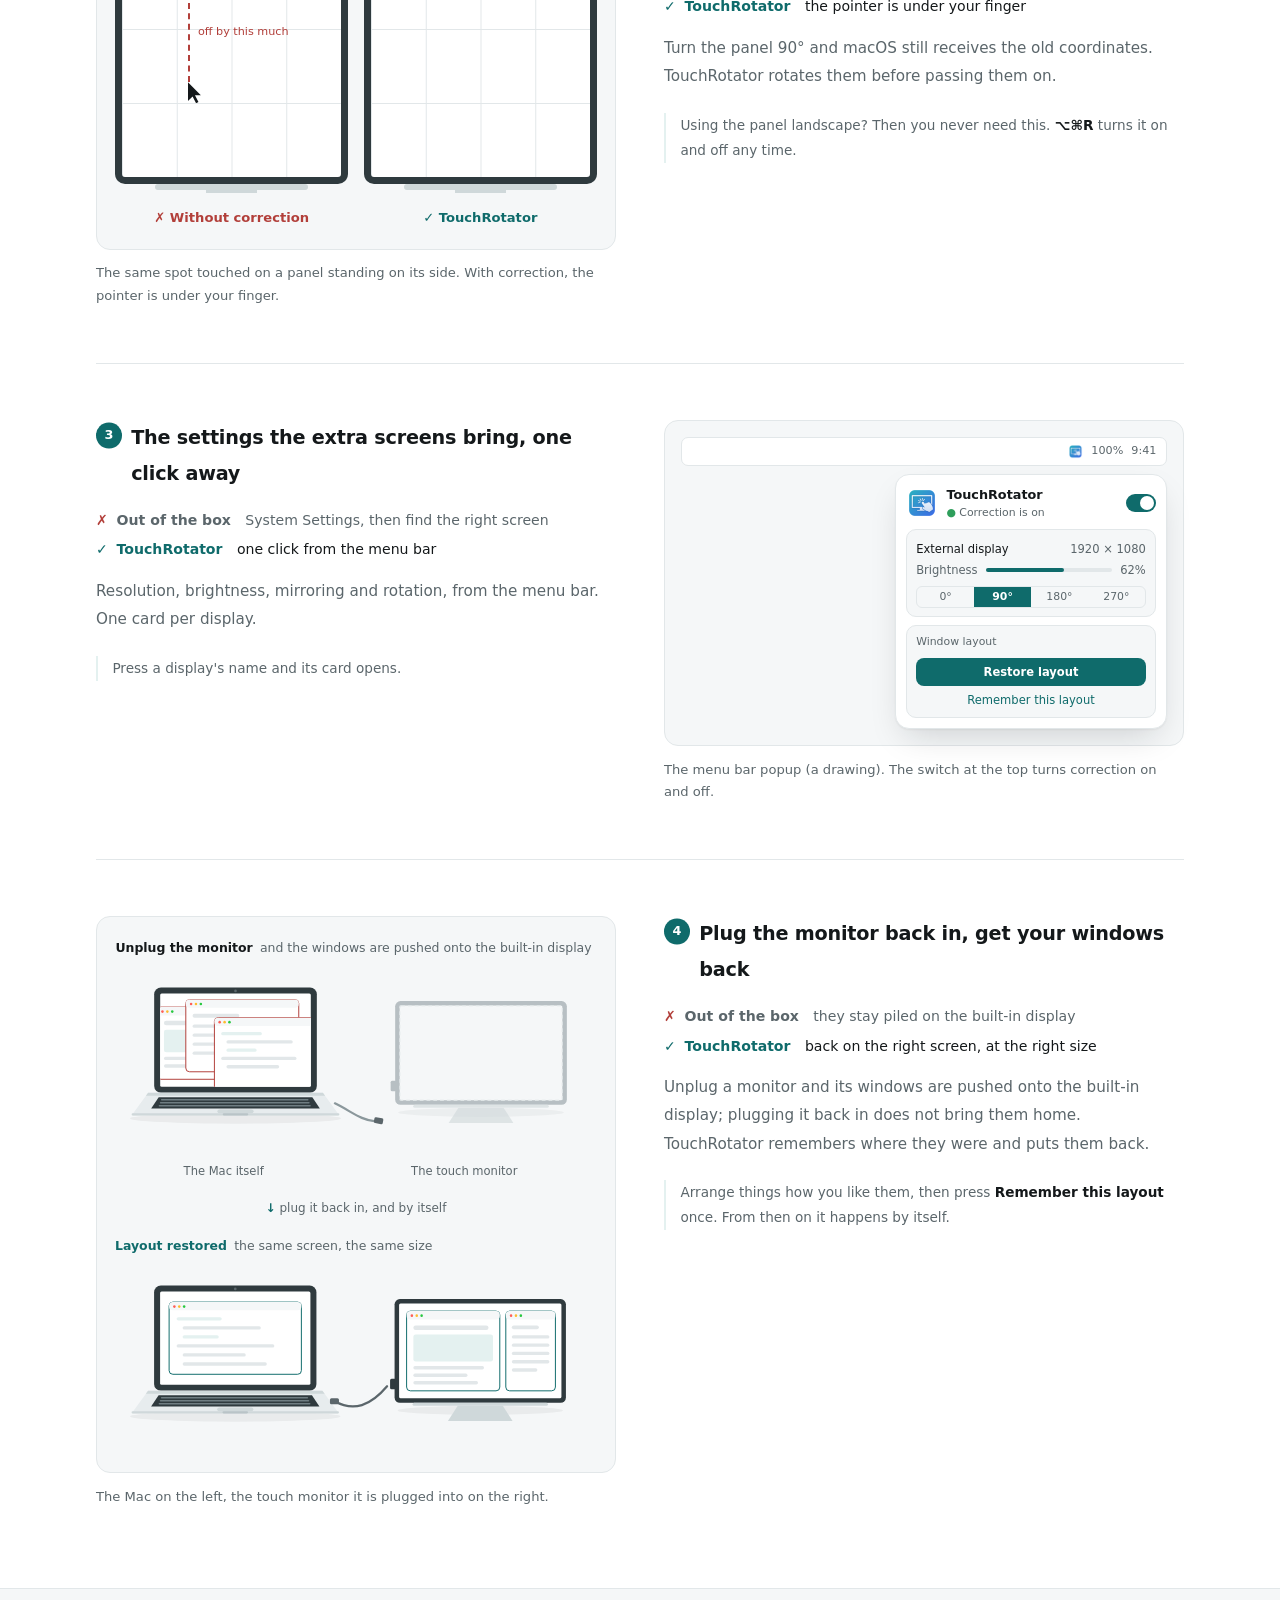
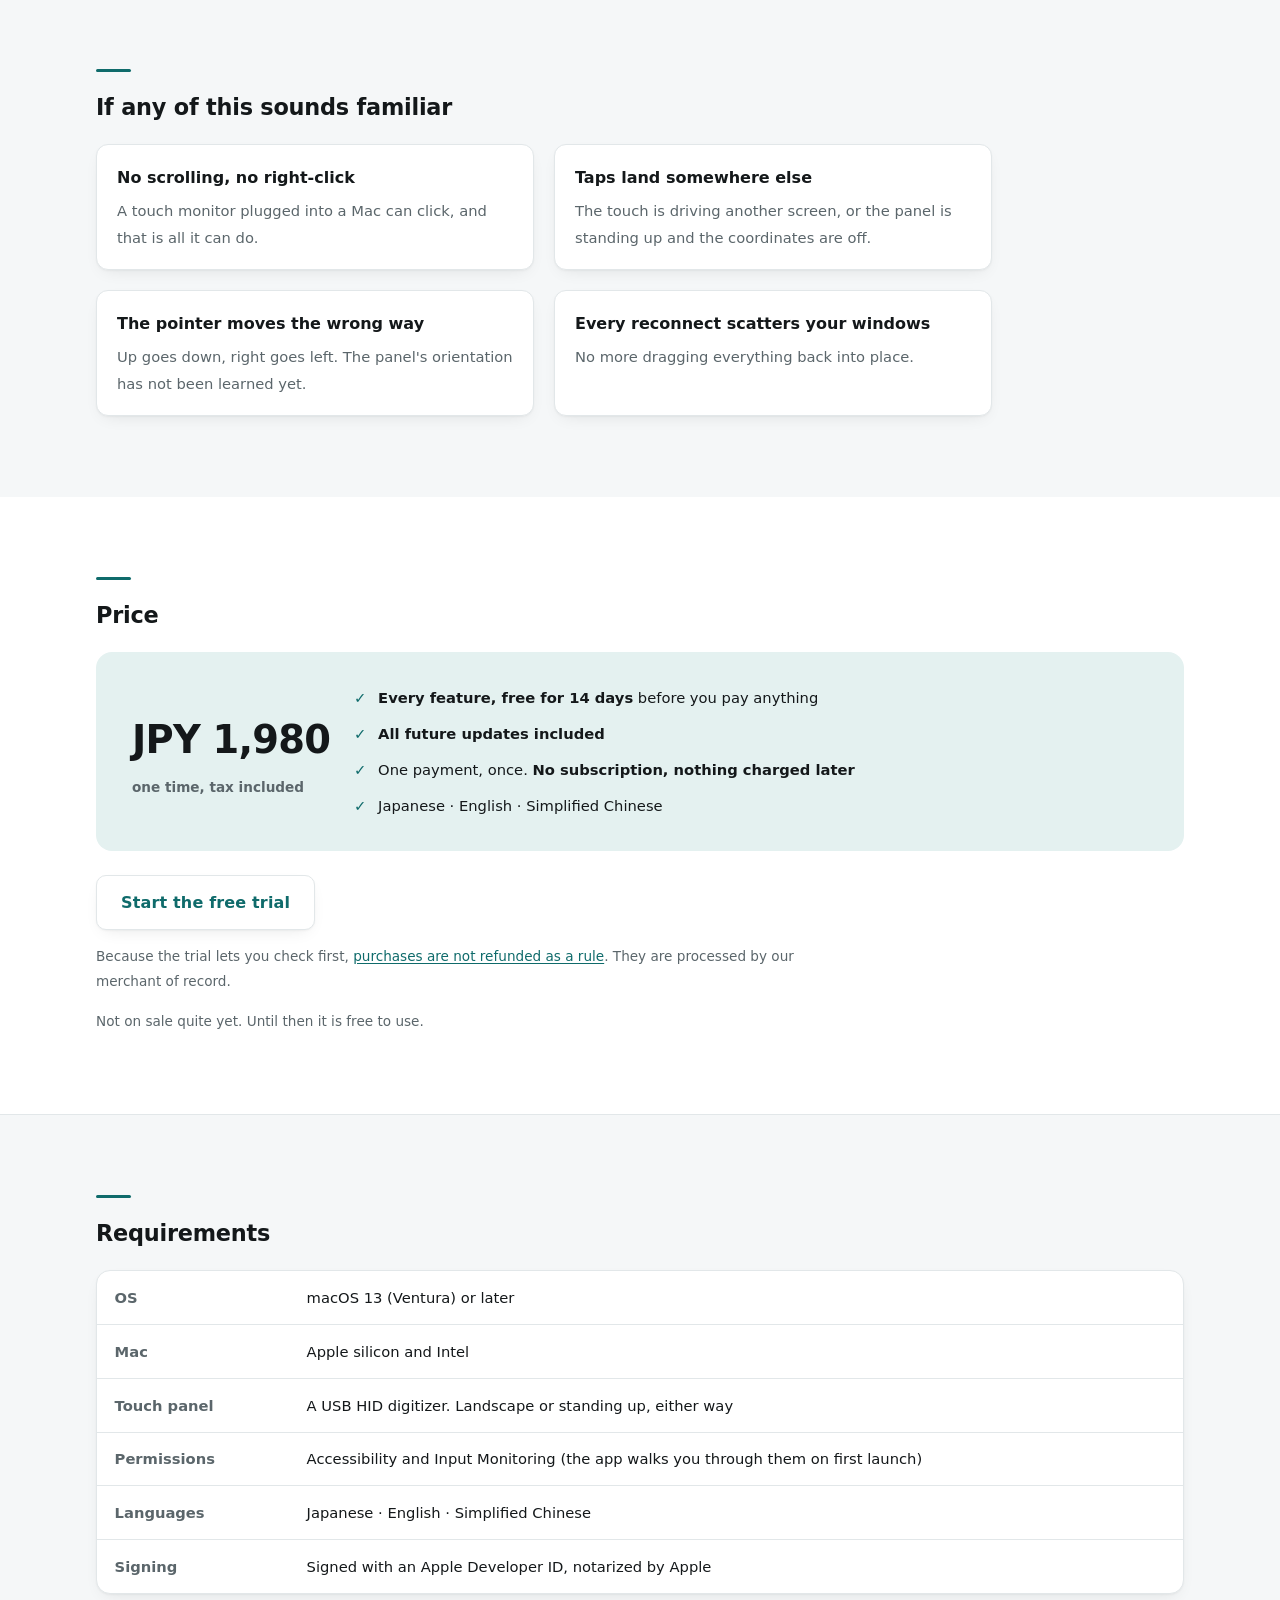
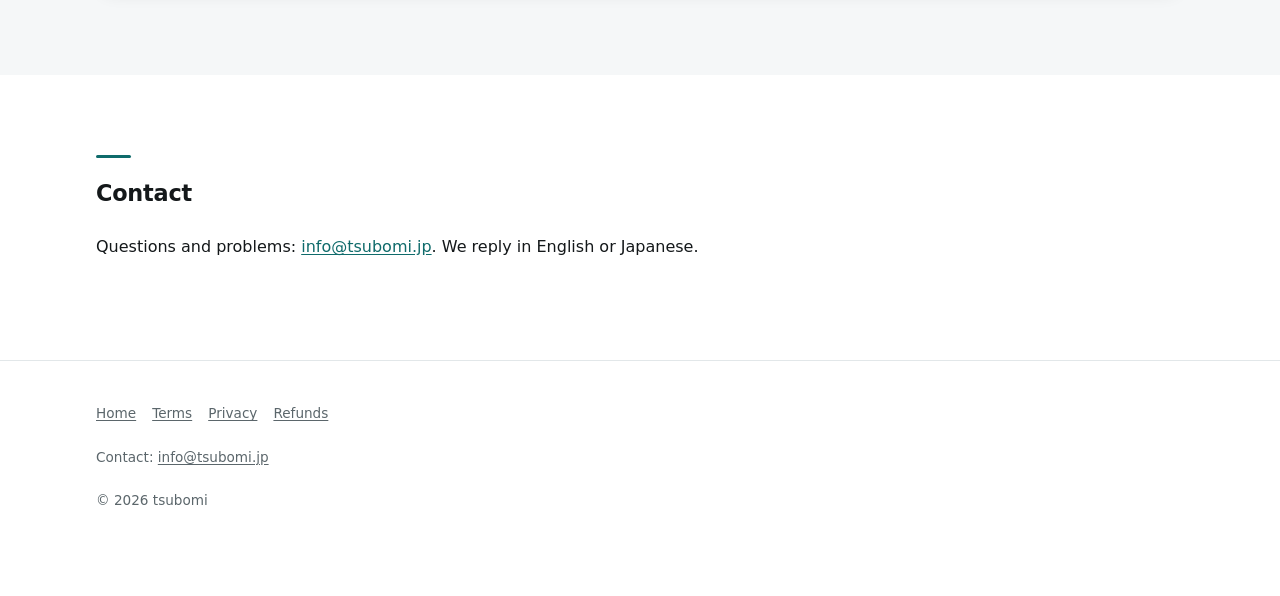
==== commit 4c9489f0: "サイトを更新する" ====
--- a/docs/en/index.html
+++ b/docs/en/index.html
@@ -4,6 +4,18 @@
 <meta charset="utf-8">
 <meta name="viewport" content="width=device-width, initial-scale=1">
 <title>TouchRotator &mdash; make a touch monitor work on a Mac</title>
+<meta name="description" content="macOS sees a touch monitor as a mouse and nothing more. TouchRotator brings tap, scroll and right-click together with portrait correction, display settings and window layout, in one menu bar app.">
+<meta property="og:type" content="website">
+<meta property="og:url" content="https://touchrotator.tsubomi.jp/en/">
+<meta property="og:title" content="TouchRotator — make a touch monitor work on a Mac">
+<meta property="og:description" content="macOS sees a touch monitor as a mouse and nothing more. Tap, scroll, right-click, portrait correction and window layout, all in one.">
+<meta property="og:image" content="https://touchrotator.tsubomi.jp/en/og-image.png">
+<meta property="og:image:width" content="1200">
+<meta property="og:image:height" content="630">
+<meta property="og:locale" content="en_US">
+<meta property="og:locale:alternate" content="ja_JP">
+<meta property="og:locale:alternate" content="zh_Hans">
+<meta name="twitter:card" content="summary_large_image">
 <link rel="stylesheet" href="../style.css">
 <link rel="icon" href="../appicon.png">
 </head>
--- a/docs/style.css
+++ b/docs/style.css
@@ -200,7 +200,7 @@
    belongs to the feature it describes. */
 .lede { margin: 0 0 2.5rem; color: var(--muted); font-size: 1rem; }
 h3 { font-size: 1rem; margin: 2rem 0 .3rem; }
-p { margin: .8rem 0; }
+p { margin: 1.15rem 0; }
 ul, ol { padding-left: 1.3rem; margin: .8rem 0; }
 li { margin: .35rem 0; }
 a { color: var(--accent); text-underline-offset: 2px; }
@@ -237,9 +237,9 @@
   font-size: .8rem; font-weight: 700; line-height: 1.6rem; text-align: center;
   align-self: flex-start; transform: translateY(.15rem);
 }
-.showcase-text p { margin: .5rem 0 0; color: var(--muted); font-size: .95rem; }
+.showcase-text p { margin: 1rem 0 0; color: var(--muted); font-size: .95rem; }
 .showcase-text .step {
-  margin-top: 1rem; padding-left: .9rem; border-left: 2px solid var(--accent-soft);
+  margin-top: 1.4rem; padding-left: .9rem; border-left: 2px solid var(--accent-soft);
   font-size: .85rem; color: var(--muted);
 }
 .showcase-text .step b { color: var(--ink); }
@@ -311,12 +311,20 @@
    pair rather than a sentence. */
 .gestures div {
   display: flex; gap: 1rem; align-items: baseline;
-  padding: .5rem 0; border-bottom: 1px solid var(--rule); font-size: .9rem;
+  padding: .6rem 0; border-bottom: 1px solid var(--rule); font-size: .9rem;
 }
 .gestures div:last-child { border-bottom: 0; }
 .gestures b { flex: none; width: 10rem; }
 .gestures span { color: var(--muted); }
-@media (max-width: 26rem) { .gestures div { display: block; } .gestures b { width: auto; } }
+/* On a phone the two columns do not fit, so the result moves to its own
+   line. Both halves have to be blocks and the result needs its arrow:
+   left inline they ran together and read as one word — 「タップクリック」. */
+@media (max-width: 32rem) {
+  .gestures div { display: block; }
+  .gestures b { display: block; width: auto; }
+  .gestures span { display: block; }
+  .gestures span::before { content: "→ "; color: var(--accent); font-weight: 700; }
+}
 
 /* The menu bar popup. Same rows the app puts there. */
 .mock { padding: 1rem; }
@@ -394,10 +402,16 @@
 .price p { margin: .4rem 0; }
 .price .amount { font-size: 2.4rem; font-weight: 700; margin: 0; white-space: nowrap; letter-spacing: -.02em; }
 .price .amount small { display: block; font-size: .85rem; font-weight: 600; color: var(--muted); letter-spacing: 0; }
-.price-list { list-style: none; margin: 0; padding: 0; display: grid; gap: .45rem; }
-.price-list li { display: flex; gap: .6rem; align-items: baseline; margin: 0; font-size: .92rem; }
+.price-list { list-style: none; margin: 0; padding: 0; display: grid; gap: .55rem; }
+/* The tick hangs in the margin rather than being a flex item. As a flex
+   row every run of text in the line became an item of its own, so the
+   sentence was chopped into columns and, on a phone, wrapped mid-phrase. */
+.price-list li {
+  position: relative; margin: 0; padding-left: 1.5rem; font-size: .92rem;
+}
 .price-list li::before {
-  content: "✓"; flex: none; color: var(--accent); font-weight: 700;
+  content: "✓"; position: absolute; left: 0; top: 0;
+  color: var(--accent); font-weight: 700;
 }
 
 /* Specs, in a card rather than a bare table. */
@@ -410,7 +424,17 @@
 th, td { text-align: left; padding: .8rem 1.1rem; border-bottom: 1px solid var(--rule); vertical-align: top; }
 tr:last-child th, tr:last-child td { border-bottom: 0; }
 th { color: var(--muted); font-weight: 700; width: 12rem; white-space: nowrap; }
-@media (max-width: 34rem) { th { width: auto; white-space: normal; } }
+/* On a phone there is no room for two columns: a 12rem label column left
+   the wide rows breaking one character at a time (「販売業/者」). The label
+   goes above its value instead, and the row keeps the rule under it. */
+@media (max-width: 34rem) {
+  table, tbody, tr, th, td { display: block; width: auto; }
+  tr { border-bottom: 1px solid var(--rule); }
+  tr:last-child { border-bottom: 0; }
+  th, td { border-bottom: 0; white-space: normal; }
+  th { padding: .8rem 1.1rem 0; }
+  td { padding: .1rem 1.1rem .8rem; }
+}
 article .scroller { border: 0; box-shadow: none; background: none; }
 
 footer { padding: 2.5rem 0 4rem; color: var(--muted); font-size: .85rem; }
@@ -464,13 +488,20 @@
     animation-duration: .001ms !important;
     animation-iteration-count: 1 !important;
     transition-duration: .001ms !important;
+    /* The delays have to go too. Zeroing only the duration leaves the
+       staggered pieces holding their opening frame — which `both` fills
+       backwards, so they sit invisible — and then popping into place when
+       the delay runs out. That pop is the movement the visitor asked not
+       to see. */
+    animation-delay: .001ms !important;
+    transition-delay: .001ms !important;
   }
   .js .reveal { opacity: 1; transform: none; }
 }
 
 /* Before and after, in two lines, so a visitor who reads nothing else still
    knows what each feature changes. */
-.ba { display: grid; gap: .4rem; margin: .9rem 0 0; }
+.ba { display: grid; gap: .45rem; margin: 1.1rem 0 0; }
 .ba div {
   display: flex; gap: .55rem; align-items: baseline;
   font-size: .88rem; line-height: 1.6;
